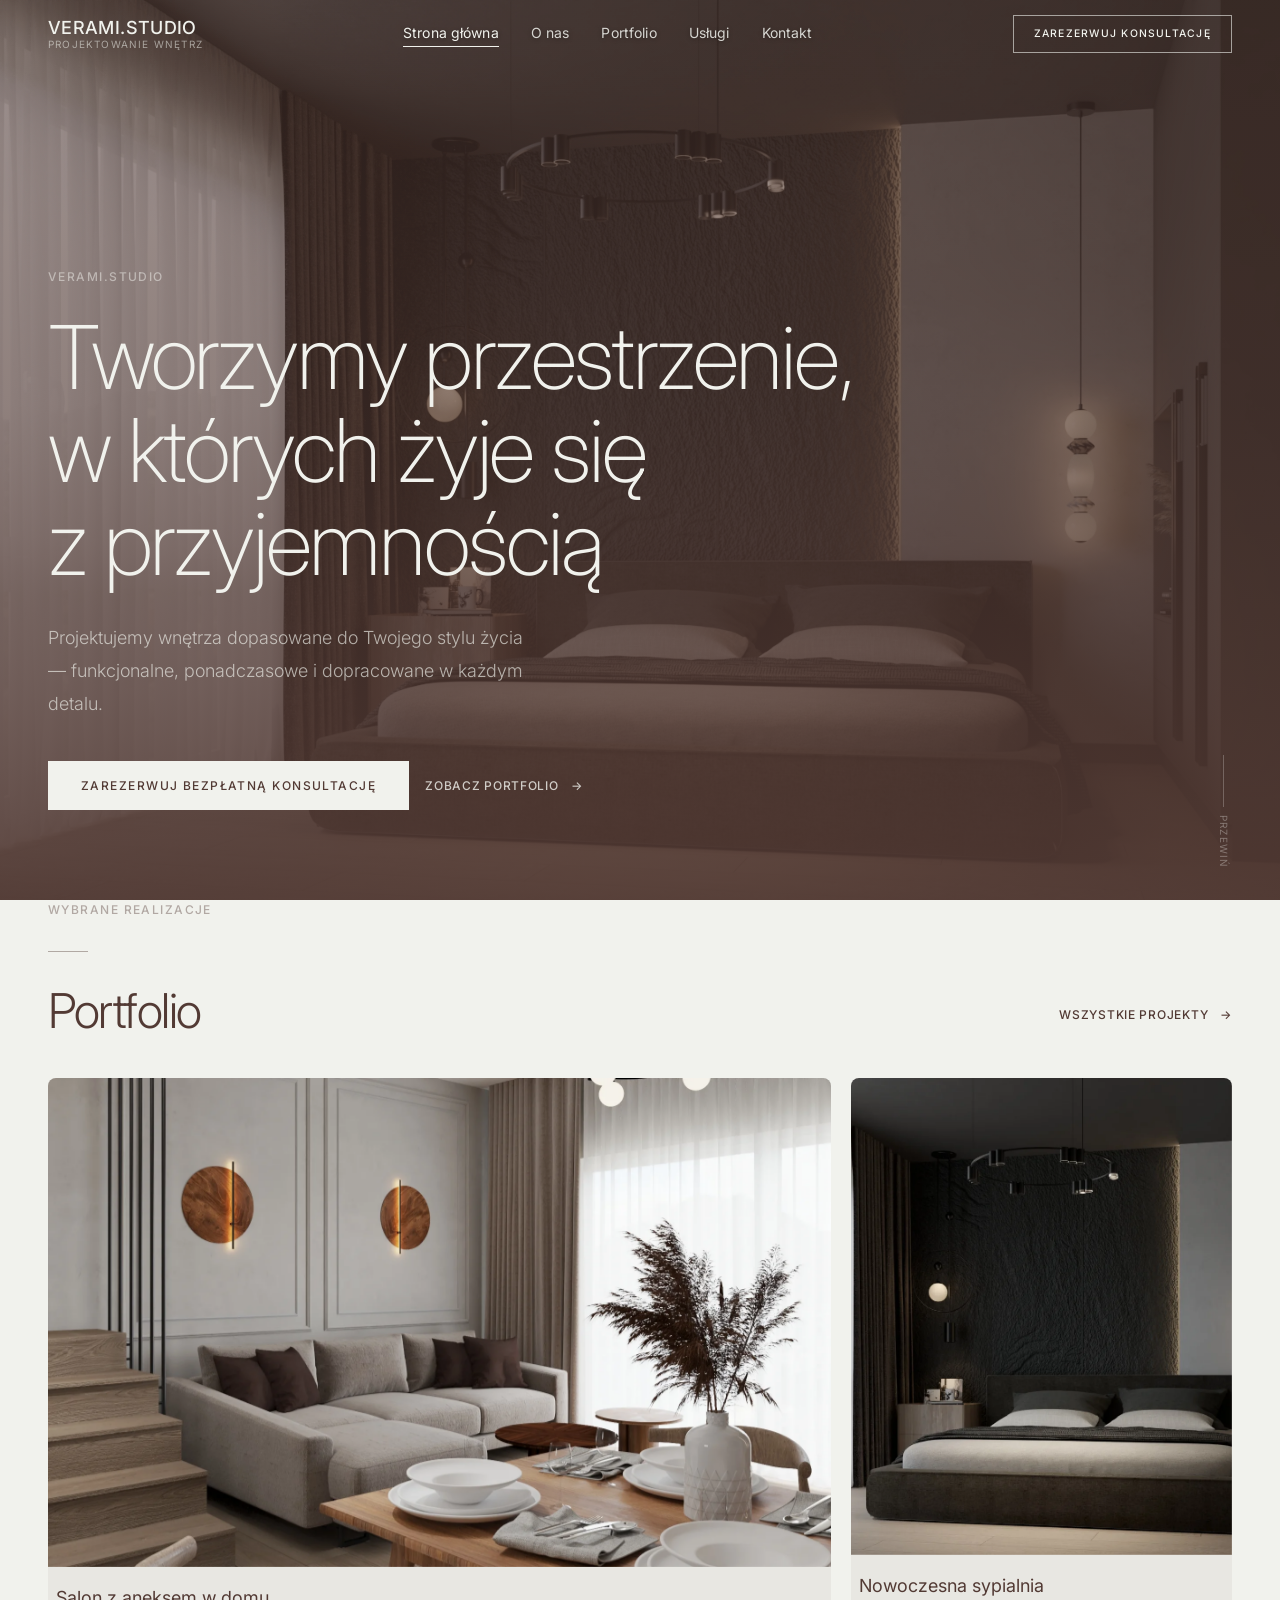
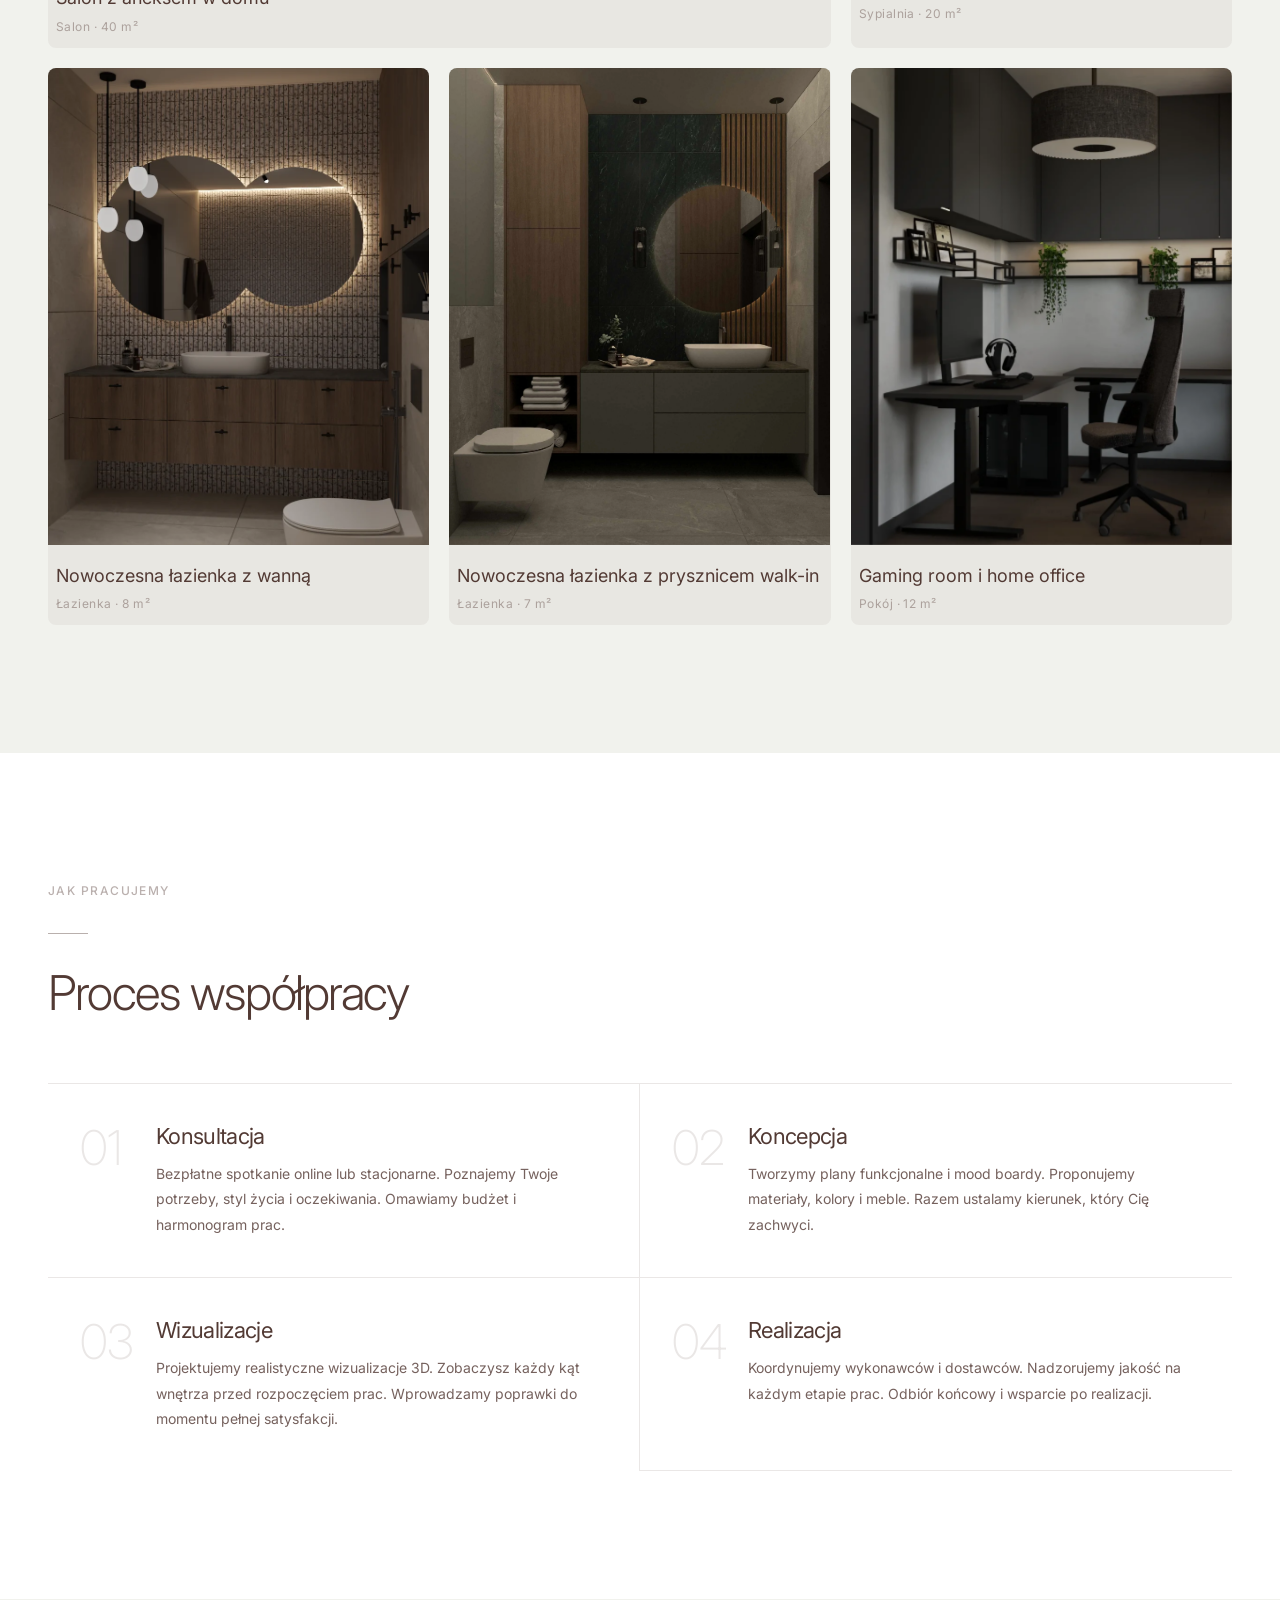
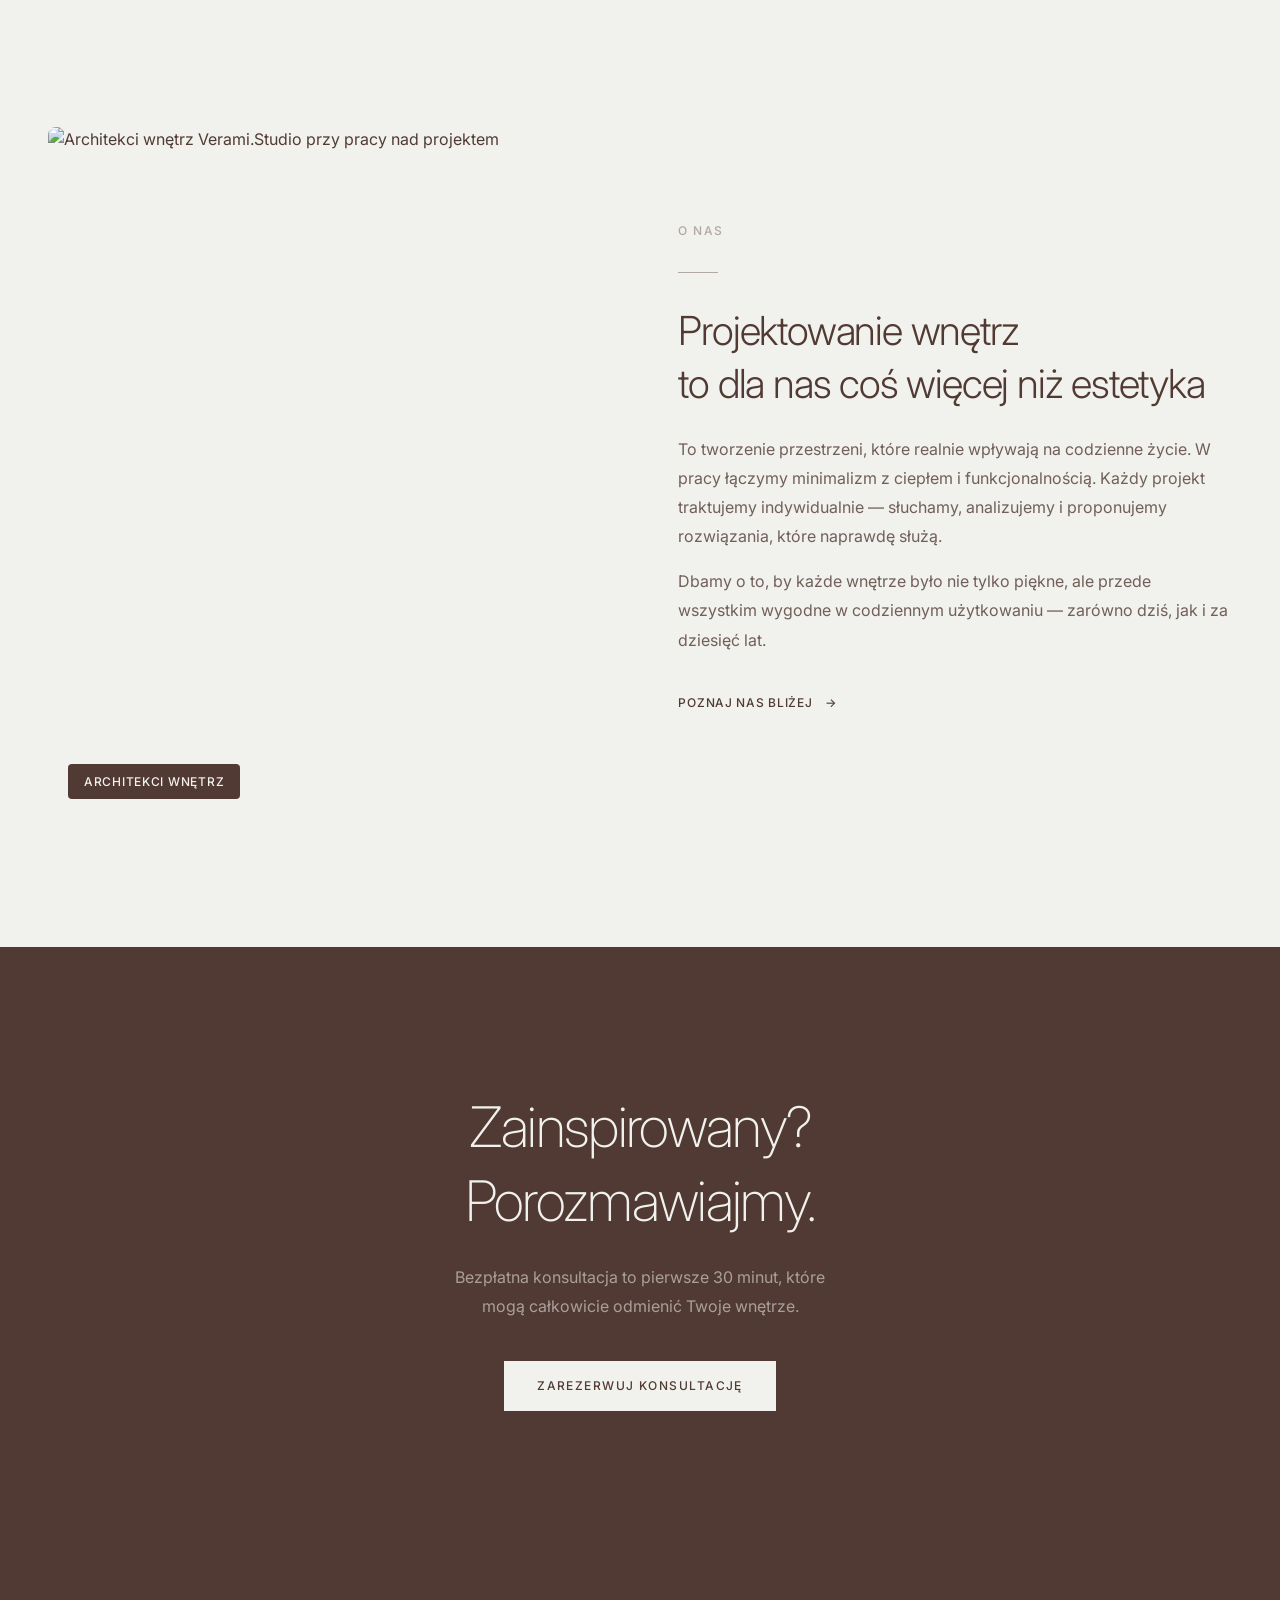
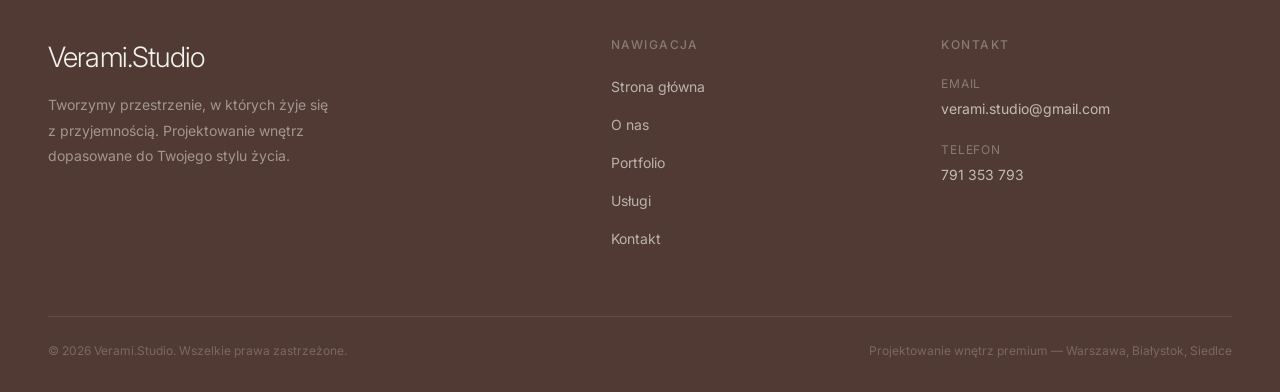
==== index.html @ 3b868ab2 "Aktualizacja canonical URL i OG na veramistudio.pl, fix O mnie → O nas w projekt.html" ====
<!DOCTYPE html>
<html lang="pl">
<head>
  <meta charset="UTF-8" />
  <meta name="viewport" content="width=device-width, initial-scale=1.0" />

  <title>Verami.Studio — Projektowanie Wnętrz Premium | Warszawa</title>
  <meta name="description"
        content="Verami.Studio — architekci wnętrz. Tworzymy eleganckie, funkcjonalne wnętrza dopasowane do Twojego stylu życia. Działamy w Warszawie, Białymstoku i Siedlcach. Bezpłatna konsultacja." />
  <meta name="keywords"
        content="projektowanie wnętrz, architekt wnętrz Warszawa, aranżacja wnętrz, projekt łazienki, projekt salonu, projekt sypialni, wnętrza premium" />
  <meta name="author"       content="Verami.Studio" />
  <meta name="robots"       content="index, follow, max-snippet:-1, max-image-preview:large" />
  <meta name="theme-color"  content="#523A34" />
  <link rel="canonical"     href="https://veramistudio.pl/" />

  <!-- Open Graph -->
  <meta property="og:type"        content="website" />
  <meta property="og:site_name"   content="Verami.Studio" />
  <meta property="og:locale"      content="pl_PL" />
  <meta property="og:url"         content="https://veramistudio.pl/" />
  <meta property="og:title"       content="Verami.Studio — Projektowanie Wnętrz Premium" />
  <meta property="og:description" content="Tworzymy eleganckie, funkcjonalne wnętrza dopasowane do Twojego stylu życia. Bezpłatna konsultacja — Warszawa, Białystok, Siedlce i cała Polska." />
  <meta property="og:image"       content="https://veramistudio.pl/assets/og-image.jpg" />
  <meta property="og:image:width"  content="1200" />
  <meta property="og:image:height" content="630" />
  <meta property="og:image:alt"    content="Verami.Studio — eleganckie projektowanie wnętrz" />

  <!-- Twitter Card -->
  <meta name="twitter:card"        content="summary_large_image" />
  <meta name="twitter:title"       content="Verami.Studio — Projektowanie Wnętrz Premium" />
  <meta name="twitter:description" content="Tworzymy eleganckie, funkcjonalne wnętrza dopasowane do Twojego stylu życia." />
  <meta name="twitter:image"       content="https://veramistudio.pl/assets/og-image.jpg" />

  <!-- Preconnect -->
  <link rel="preconnect" href="https://fonts.googleapis.com" />
  <link rel="preconnect" href="https://fonts.gstatic.com" crossorigin />

  <!-- Preload -->
  <link rel="preload" href="css/tokens.css"     as="style" />
  <link rel="preload" href="css/base.css"       as="style" />
  <link rel="preload" href="css/layout.css"     as="style" />
  <link rel="preload" href="assets/hero-bg.jpg" as="image" fetchpriority="high" />
  <link rel="preload"
        href="https://fonts.gstatic.com/s/inter/v13/UcCO3FwrK3iLTeHuS_fvQtMwCp50KnMw2boKoduKmMEVuLyfAZ9hiJ-Ek-_EeA.woff2"
        as="font" type="font/woff2" crossorigin />

  <!-- CSS -->
  <link rel="stylesheet" href="css/tokens.css" />
  <link rel="stylesheet" href="css/base.css" />
  <link rel="stylesheet" href="css/layout.css" />
  <link rel="stylesheet" href="css/components.css" />
  <link rel="stylesheet" href="css/animations.css" />
  <link rel="stylesheet" href="css/responsive.css" />
  <link rel="stylesheet" href="https://fonts.googleapis.com/css2?family=Inter:wght@200;300;400;500;600&display=swap" />

  <!-- Favicon -->
  <link rel="icon"             href="assets/favicon.ico" sizes="any" />
  <link rel="icon"             href="assets/favicon.svg" type="image/svg+xml" />
  <link rel="apple-touch-icon" href="assets/apple-touch-icon.png" />

  <!-- Schema.org -->
  <script type="application/ld+json">
  {
    "@context": "https://schema.org",
    "@type": "LocalBusiness",
    "@id": "https://veramistudio.pl/#business",
    "name": "Verami.Studio",
    "description": "Projektowanie wnętrz premium — łazienki, salony, sypialnie, domy jednorodzinne. Warszawa i cała Polska.",
    "url": "https://veramistudio.pl",
    "telephone": "+48791353793",
    "email": "verami.studio@gmail.com",
    "image": "https://veramistudio.pl/assets/og-image.jpg",
    "logo": "https://veramistudio.pl/assets/logo.svg",
    "address": {
      "@type": "PostalAddress",
      "addressLocality": "Warszawa",
      "addressRegion": "Mazowieckie",
      "addressCountry": "PL"
    },
    "geo": {
      "@type": "GeoCoordinates",
      "latitude": "52.2297",
      "longitude": "21.0122"
    },
    "openingHoursSpecification": {
      "@type": "OpeningHoursSpecification",
      "dayOfWeek": ["Monday","Tuesday","Wednesday","Thursday","Friday"],
      "opens": "09:00",
      "closes": "18:00"
    },
    "serviceType": ["Projektowanie wnętrz","Aranżacja wnętrz","Projekt łazienki","Projekt salonu","Nadzór autorski"],
    "areaServed": { "@type": "Country", "name": "Polska" },
    "sameAs": [
      "https://www.instagram.com/verami.studio",
      "https://www.pinterest.com/veramistudio"
    ]
  }
  </script>
  <script type="application/ld+json">
  {
    "@context": "https://schema.org",
    "@type": "WebSite",
    "name": "Verami.Studio",
    "url": "https://veramistudio.pl"
  }
  </script>
</head>
<body>

<a href="#main-content" class="skip-link">Przejdź do treści</a>

<!-- NAVIGATION -->
<header class="nav" role="banner">
  <div class="nav__inner">
    <a href="index.html" class="nav__logo" aria-label="Verami.Studio — strona główna">
      <span class="nav__logo-name">Verami.Studio</span>
      <span class="nav__logo-tagline">Projektowanie wnętrz</span>
    </a>
    <nav class="nav__links" aria-label="Nawigacja główna">
      <a href="index.html"     class="nav__link" aria-current="page">Strona główna</a>
      <a href="o-mnie.html"    class="nav__link">O nas</a>
      <a href="portfolio.html" class="nav__link">Portfolio</a>
      <a href="uslugi.html"    class="nav__link">Usługi</a>
      <a href="kontakt.html"   class="nav__link">Kontakt</a>
    </nav>
    <a href="kontakt.html" class="btn btn--outline btn--sm nav__cta">
      Zarezerwuj konsultację
    </a>
    <button class="nav__hamburger"
            aria-label="Otwórz menu"
            aria-expanded="false"
            aria-controls="mobile-menu">
      <span></span><span></span><span></span>
    </button>
  </div>
</header>

<nav class="nav__mobile" id="mobile-menu" aria-label="Menu mobilne">
  <a href="index.html"     class="nav__mobile-link">Strona główna</a>
  <a href="o-mnie.html"    class="nav__mobile-link">O nas</a>
  <a href="portfolio.html" class="nav__mobile-link">Portfolio</a>
  <a href="uslugi.html"    class="nav__mobile-link">Usługi</a>
  <a href="kontakt.html"   class="nav__mobile-link">Kontakt</a>
  <a href="kontakt.html" class="btn btn--outline nav__mobile-cta">Zarezerwuj konsultację</a>
</nav>

<main id="main-content">

  <!-- HERO -->
  <section class="hero" aria-label="Sekcja główna">
    <div class="hero__bg">
      <img
        src="assets/hero-bg.jpg"
        alt=""
        class="hero__bg-img"
        width="1920"
        height="1080"
        fetchpriority="high"
        decoding="async"
      />
      <div class="hero__overlay" aria-hidden="true"></div>
    </div>
    <div class="container hero__content">
      <span class="hero__label">Verami.Studio</span>
      <h1 class="hero__title">
        Tworzymy przestrzenie,<br />
        w&nbsp;których żyje się<br />
        z&nbsp;przyjemnością
      </h1>
      <p class="hero__subtitle">
        Projektujemy wnętrza dopasowane do Twojego stylu życia —
        funkcjonalne, ponadczasowe i dopracowane w każdym detalu.
      </p>
      <div class="hero__actions">
        <a href="kontakt.html" class="btn btn--light">
          Zarezerwuj bezpłatną konsultację
        </a>
        <a href="portfolio.html" class="btn btn--ghost" style="color: rgba(241,242,237,0.8);">
          Zobacz portfolio
        </a>
      </div>
    </div>
    <div class="hero__scroll" aria-hidden="true">
      <div class="hero__scroll-line"></div>
      <span class="hero__scroll-text">Przewiń</span>
    </div>
  </section>


  <!-- PORTFOLIO PREVIEW -->
  <section class="section" style="padding-top:0" aria-labelledby="portfolio-heading">
    <div class="container">
      <div style="display:flex;align-items:flex-end;justify-content:space-between;margin-bottom:var(--space-10);flex-wrap:wrap;gap:var(--space-4);">
        <div>
          <span class="label reveal">Wybrane realizacje</span>
          <span class="divider reveal reveal-delay-1" aria-hidden="true"></span>
          <h2 class="reveal reveal-delay-1" id="portfolio-heading"
              style="font-size:clamp(var(--text-2xl),4vw,var(--text-3xl));font-weight:300;">
            Portfolio
          </h2>
        </div>
        <a href="portfolio.html" class="btn btn--ghost reveal">Wszystkie projekty</a>
      </div>

      <div class="portfolio-preview-grid">

        <a href="projekt.html?project=salon-z-aneksem"
           class="project-card reveal"
           aria-label="Zobacz projekt: Salon z aneksem w domu — Warszawa, 40 m²">
          <div class="project-card__image-wrap">
            <img src="portfolio/salon-z-aneksem/cover.webp"
                 alt="Nowoczesny salon z otwartym aneksem kuchennym — projekt Verami.Studio"
                 class="project-card__image"
                 loading="lazy" decoding="async" width="600" height="750" />
            <div class="project-card__overlay" aria-hidden="true">
              <p class="project-card__title">Salon z aneksem w domu</p>
              <p class="project-card__meta">Warszawa &middot; 40 m&sup2;</p>
            </div>
          </div>
          <div class="project-card__info">
            <p class="project-card__info-title">Salon z aneksem w domu</p>
            <p class="project-card__info-meta">Salon &middot; 40 m&sup2;</p>
          </div>
        </a>

        <a href="projekt.html?project=sypialnia"
           class="project-card reveal reveal-delay-1"
           aria-label="Zobacz projekt: Nowoczesna sypialnia — Warszawa, 20 m²">
          <div class="project-card__image-wrap">
            <img src="portfolio/sypialnia/cover.webp"
                 alt="Minimalistyczna sypialnia z panelami kamiennymi i oświetleniem LED — projekt Verami.Studio"
                 class="project-card__image"
                 loading="lazy" decoding="async" width="600" height="750" />
            <div class="project-card__overlay" aria-hidden="true">
              <p class="project-card__title">Nowoczesna sypialnia</p>
              <p class="project-card__meta">Warszawa &middot; 20 m&sup2;</p>
            </div>
          </div>
          <div class="project-card__info">
            <p class="project-card__info-title">Nowoczesna sypialnia</p>
            <p class="project-card__info-meta">Sypialnia &middot; 20 m&sup2;</p>
          </div>
        </a>

        <a href="projekt.html?project=lazienka"
           class="project-card reveal reveal-delay-2"
           aria-label="Zobacz projekt: Nowoczesna łazienka z wanną — Warszawa, 8 m²">
          <div class="project-card__image-wrap">
            <img src="portfolio/lazienka/cover.webp"
                 alt="Elegancka łazienka z wanną półwolnostojącą i mozaiką lastryko — projekt Verami.Studio"
                 class="project-card__image"
                 loading="lazy" decoding="async" width="600" height="750" />
            <div class="project-card__overlay" aria-hidden="true">
              <p class="project-card__title">Nowoczesna łazienka z wanną</p>
              <p class="project-card__meta">Warszawa &middot; 8 m&sup2;</p>
            </div>
          </div>
          <div class="project-card__info">
            <p class="project-card__info-title">Nowoczesna łazienka z wanną</p>
            <p class="project-card__info-meta">Łazienka &middot; 8 m&sup2;</p>
          </div>
        </a>

        <a href="projekt.html?project=lazienka1"
           class="project-card reveal reveal-delay-1"
           aria-label="Zobacz projekt: Nowoczesna łazienka z prysznicem walk-in — Warszawa, 7 m²">
          <div class="project-card__image-wrap">
            <img src="portfolio/lazienka1/cover.webp"
                 alt="Nowoczesna łazienka z prysznicem walk-in i lamelami drewnianymi — projekt Verami.Studio"
                 class="project-card__image"
                 loading="lazy" decoding="async" width="600" height="750" />
            <div class="project-card__overlay" aria-hidden="true">
              <p class="project-card__title">Nowoczesna łazienka z prysznicem walk-in</p>
              <p class="project-card__meta">Warszawa &middot; 7 m&sup2;</p>
            </div>
          </div>
          <div class="project-card__info">
            <p class="project-card__info-title">Nowoczesna łazienka z prysznicem walk-in</p>
            <p class="project-card__info-meta">Łazienka &middot; 7 m&sup2;</p>
          </div>
        </a>

        <a href="projekt.html?project=pokoj-gamingowy"
           class="project-card reveal reveal-delay-2"
           aria-label="Zobacz projekt: Gaming room i home office — Warszawa, 12 m²">
          <div class="project-card__image-wrap">
            <img src="portfolio/pokoj-gamingowy/cover.webp"
                 alt="Nowoczesny pokój gamingowy i home office z biurkami regulowanymi — projekt Verami.Studio"
                 class="project-card__image"
                 loading="lazy" decoding="async" width="600" height="750" />
            <div class="project-card__overlay" aria-hidden="true">
              <p class="project-card__title">Gaming room i home office</p>
              <p class="project-card__meta">Warszawa &middot; 12 m&sup2;</p>
            </div>
          </div>
          <div class="project-card__info">
            <p class="project-card__info-title">Gaming room i home office</p>
            <p class="project-card__info-meta">Pokój &middot; 12 m&sup2;</p>
          </div>
        </a>

      </div>
    </div>
  </section>


  <!-- PROCES WSPÓŁPRACY -->
  <section class="section" style="background:var(--color-white);" aria-labelledby="process-heading">
    <div class="container">
      <div style="max-width:560px;margin-bottom:var(--space-16);">
        <span class="label reveal">Jak pracujemy</span>
        <span class="divider reveal reveal-delay-1" aria-hidden="true"></span>
        <h2 class="reveal reveal-delay-1" id="process-heading"
            style="font-size:clamp(var(--text-2xl),4vw,var(--text-3xl));font-weight:300;">
          Proces współpracy
        </h2>
      </div>

      <ol class="process">
        <li class="process__step reveal">
          <span class="process__number" aria-hidden="true">01</span>
          <div class="process__content">
            <h3 class="process__title">Konsultacja</h3>
            <p class="process__desc">
              Bezpłatne spotkanie online lub stacjonarne.
              Poznajemy Twoje potrzeby, styl życia i oczekiwania.
              Omawiamy budżet i harmonogram prac.
            </p>
          </div>
        </li>
        <li class="process__step reveal reveal-delay-1">
          <span class="process__number" aria-hidden="true">02</span>
          <div class="process__content">
            <h3 class="process__title">Koncepcja</h3>
            <p class="process__desc">
              Tworzymy plany funkcjonalne i mood boardy.
              Proponujemy materiały, kolory i meble.
              Razem ustalamy kierunek, który Cię zachwyci.
            </p>
          </div>
        </li>
        <li class="process__step reveal reveal-delay-2">
          <span class="process__number" aria-hidden="true">03</span>
          <div class="process__content">
            <h3 class="process__title">Wizualizacje</h3>
            <p class="process__desc">
              Projektujemy realistyczne wizualizacje 3D.
              Zobaczysz każdy kąt wnętrza przed rozpoczęciem prac.
              Wprowadzamy poprawki do momentu pełnej satysfakcji.
            </p>
          </div>
        </li>
        <li class="process__step reveal reveal-delay-3">
          <span class="process__number" aria-hidden="true">04</span>
          <div class="process__content">
            <h3 class="process__title">Realizacja</h3>
            <p class="process__desc">
              Koordynujemy wykonawców i dostawców.
              Nadzorujemy jakość na każdym etapie prac.
              Odbiór końcowy i wsparcie po realizacji.
            </p>
          </div>
        </li>
      </ol>
    </div>
  </section>


  <!-- O MNIE (preview) -->
  <section class="section" aria-labelledby="about-heading">
    <div class="container">
      <div class="about-preview">

        <div class="about-preview__img-wrap reveal">
          <img
            src="assets/about-photo.jpg"
            alt="Architekci wnętrz Verami.Studio przy pracy nad projektem"
            class="about-preview__img"
            loading="lazy"
            decoding="async"
            width="600"
            height="750"
          />
          <span class="about-preview__accent">Architekci wnętrz</span>
        </div>

        <div class="about-preview__text">
          <span class="label reveal">O nas</span>
          <span class="divider reveal reveal-delay-1" aria-hidden="true"></span>
          <h2 class="about-preview__title reveal reveal-delay-1" id="about-heading">
            Projektowanie wnętrz<br />
            to dla nas coś więcej niż estetyka
          </h2>
          <p class="reveal reveal-delay-2" style="font-size:var(--text-base);color:var(--color-dark-80);line-height:var(--leading-loose);margin-bottom:var(--space-4);">
            To tworzenie przestrzeni, które realnie wpływają na codzienne życie.
            W pracy łączymy minimalizm z ciepłem i funkcjonalnością.
            Każdy projekt traktujemy indywidualnie — słuchamy, analizujemy
            i proponujemy rozwiązania, które naprawdę służą.
          </p>
          <p class="reveal reveal-delay-3" style="font-size:var(--text-base);color:var(--color-dark-80);line-height:var(--leading-loose);margin-bottom:var(--space-6);">
            Dbamy o to, by każde wnętrze było nie tylko piękne, ale przede wszystkim
            wygodne w codziennym użytkowaniu — zarówno dziś, jak i za dziesięć lat.
          </p>
          <a href="o-mnie.html" class="btn btn--ghost reveal reveal-delay-4">
            Poznaj nas bliżej
          </a>
        </div>

      </div>
    </div>
  </section>


  <!-- CTA -->
  <section class="section--dark section cta-section" aria-labelledby="cta-heading">
    <div class="container">
      <h2 class="cta-section__title reveal" id="cta-heading">
        Zainspirowany?<br />Porozmawiajmy.
      </h2>
      <p class="cta-section__subtitle reveal reveal-delay-1">
        Bezpłatna konsultacja to pierwsze 30 minut, które mogą
        całkowicie odmienić Twoje wnętrze.
      </p>
      <a href="kontakt.html" class="btn btn--light reveal reveal-delay-2">
        Zarezerwuj konsultację
      </a>
    </div>
  </section>

</main>


<!-- FOOTER -->
<footer class="footer" role="contentinfo">
  <div class="container">
    <div class="footer__grid">
      <div>
        <p class="footer__brand-name">Verami.Studio</p>
        <p class="footer__brand-desc">
          Tworzymy przestrzenie, w których żyje się z przyjemnością.
          Projektowanie wnętrz dopasowane do Twojego stylu życia.
        </p>
      </div>
      <nav aria-label="Stopka — nawigacja">
        <p class="footer__heading">Nawigacja</p>
        <ul class="footer__links">
          <li><a href="index.html"     class="footer__link">Strona główna</a></li>
          <li><a href="o-mnie.html"    class="footer__link">O nas</a></li>
          <li><a href="portfolio.html" class="footer__link">Portfolio</a></li>
          <li><a href="uslugi.html"    class="footer__link">Usługi</a></li>
          <li><a href="kontakt.html"   class="footer__link">Kontakt</a></li>
        </ul>
      </nav>
      <address style="font-style:normal;">
        <p class="footer__heading">Kontakt</p>
        <div class="footer__contact-item">
          <span class="footer__contact-label">Email</span>
          <a href="mailto:verami.studio@gmail.com" class="footer__contact-value">
            verami.studio@gmail.com
          </a>
        </div>
        <div class="footer__contact-item">
          <span class="footer__contact-label">Telefon</span>
          <a href="tel:+48791353793" class="footer__contact-value">
            791&nbsp;353&nbsp;793
          </a>
        </div>
      </address>
    </div>
    <div class="footer__bottom">
      <p class="footer__copy">
        &copy; <span id="footer-year"></span> Verami.Studio. Wszelkie prawa zastrzeżone.
      </p>
      <p class="footer__copy">Projektowanie wnętrz premium — Warszawa, Białystok, Siedlce</p>
    </div>
  </div>
</footer>

<script src="js/main.js"       defer></script>
<script src="js/animations.js" defer></script>
<script>document.getElementById('footer-year').textContent = new Date().getFullYear();</script>

</body>
</html>
---- css/tokens.css ----
/* ============================================
   VERAMI.STUDIO — tokens.css
   Design tokens — zmienne CSS
   Wszystkie wartosci zdefiniowane w jednym miejscu
   ============================================ */

/* Import fontow z Google Fonts */
@import url('https://fonts.googleapis.com/css2?family=Inter:wght@200;300;400;500;600&display=swap');

:root {

  /* ----------------------------------------
     KOLORY
  ---------------------------------------- */

  /* Kolory marki */
  --color-dark:       #523A34;
  --color-dark-80:    rgba(82, 58, 52, 0.80);
  --color-dark-60:    rgba(82, 58, 52, 0.60);
  --color-dark-40:    rgba(82, 58, 52, 0.40);
  --color-dark-20:    rgba(82, 58, 52, 0.20);
  --color-dark-12:    rgba(82, 58, 52, 0.12);
  --color-dark-06:    rgba(82, 58, 52, 0.06);

  --color-light:      #F1F2ED;
  --color-light-80:   rgba(241, 242, 237, 0.80);
  --color-light-50:   rgba(241, 242, 237, 0.50);
  --color-white:      #FFFFFF;

  /* Kolory semantyczne */
  --color-bg:          var(--color-light);
  --color-text:        var(--color-dark);
  --color-border:      var(--color-dark-12);
  --color-border-mid:  var(--color-dark-40);

  /* ----------------------------------------
     TYPOGRAFIA
  ---------------------------------------- */

  --font-body:    'Inter', system-ui, -apple-system, sans-serif;
  /* Nie uzywamy Cormorant — konsekwentnie Inter */

  /* Skala rozmiarow */
  --text-2xs: 0.6875rem;   /*  11px */
  --text-xs:  0.75rem;     /*  12px */
  --text-sm:  0.875rem;    /*  14px */
  --text-base: 1rem;       /*  16px */
  --text-md:  1.125rem;    /*  18px */
  --text-lg:  1.375rem;    /*  22px */
  --text-xl:  1.75rem;     /*  28px */
  --text-2xl: 2.25rem;     /*  36px */
  --text-3xl: 3rem;        /*  48px */
  --text-4xl: 4rem;        /*  64px */
  --text-hero: clamp(2.75rem, 7vw, 5.5rem);

  /* Interlinie */
  --leading-tight:  1.12;
  --leading-snug:   1.32;
  --leading-normal: 1.62;
  --leading-loose:  1.82;

  /* Kerning */
  --tracking-tight:  -0.03em;
  --tracking-normal: -0.01em;
  --tracking-wide:   0.06em;
  --tracking-wider:  0.12em;
  --tracking-widest: 0.18em;

  /* ----------------------------------------
     SPACING
  ---------------------------------------- */

  --space-1:  0.25rem;   /*  4px */
  --space-2:  0.5rem;    /*  8px */
  --space-3:  0.75rem;   /* 12px */
  --space-4:  1rem;      /* 16px */
  --space-5:  1.25rem;   /* 20px */
  --space-6:  1.5rem;    /* 24px */
  --space-8:  2rem;      /* 32px */
  --space-10: 2.5rem;    /* 40px */
  --space-12: 3rem;      /* 48px */
  --space-16: 4rem;      /* 64px */
  --space-20: 5rem;      /* 80px */
  --space-24: 6rem;      /* 96px */
  --space-32: 8rem;      /* 128px */

  /* Kontenery i sekcje */
  --section-py:    clamp(5rem, 10vw, 9rem);
  --container-px:  clamp(1.25rem, 5vw, 3rem);
  --container-max: 1320px;

  /* ----------------------------------------
     RUCH / ANIMACJE
  ---------------------------------------- */

  /* Krzywne Beziera */
  --ease-out:    cubic-bezier(0.25, 0.46, 0.45, 0.94);
  --ease-in-out: cubic-bezier(0.45, 0, 0.55, 1);
  --ease-spring: cubic-bezier(0.34, 1.56, 0.64, 1);
  --ease-sharp:  cubic-bezier(0.4, 0, 0.2, 1);

  /* Czasy trwania */
  --dur-fast:  0.18s;
  --dur-mid:   0.42s;
  --dur-slow:  0.75s;
  --dur-xl:    1.1s;

  /* ----------------------------------------
     PROMIENIE ZAOKRAGLEN
  ---------------------------------------- */

  --radius-sm: 4px;
  --radius-md: 8px;
  --radius-lg: 16px;
  --radius-xl: 24px;
  --radius-pill: 100px;

  /* ----------------------------------------
     CIENIE
  ---------------------------------------- */

  --shadow-sm:   0 1px 6px rgba(82, 58, 52, 0.06);
  --shadow-card: 0 2px 20px rgba(82, 58, 52, 0.08),
                 0 1px 4px  rgba(82, 58, 52, 0.05);
  --shadow-hover:0 8px 40px rgba(82, 58, 52, 0.13),
                 0 2px 8px  rgba(82, 58, 52, 0.07);
  --shadow-nav:  0 1px 0 var(--color-dark-12);

}
---- css/base.css ----
/* ============================================
   VERAMI.STUDIO — base.css
   Reset, typografia, globalne style
   ============================================ */

/* ---- Reset ---- */
*,
*::before,
*::after {
  box-sizing: border-box;
  margin: 0;
  padding: 0;
}

html {
  font-size: 16px;
  scroll-behavior: smooth;
  -webkit-text-size-adjust: 100%;
  text-size-adjust: 100%;
}

body {
  font-family: var(--font-body);
  font-size: var(--text-base);
  font-weight: 400;
  line-height: var(--leading-normal);
  color: var(--color-dark);
  background-color: var(--color-light);
  -webkit-font-smoothing: antialiased;
  -moz-osx-font-smoothing: grayscale;
  overflow-x: hidden;
}

/* ---- Elementy bazowe ---- */
img,
video,
picture {
  display: block;
  max-width: 100%;
  height: auto;
}

/* Lazy loading — obraz zanim sie zaladuje */
img[loading="lazy"] {
  opacity: 0;
  transition: opacity 0.6s var(--ease-out);
}

img.loaded,
img[loading="lazy"].is-loaded {
  opacity: 1;
}

/* WebP fallback przez picture */
picture img {
  width: 100%;
  height: 100%;
  object-fit: cover;
}

a {
  color: inherit;
  text-decoration: none;
}

ul,
ol {
  list-style: none;
}

button,
input,
textarea,
select {
  font: inherit;
  border: none;
  background: none;
  outline: none;
  appearance: none;
  -webkit-appearance: none;
}

button {
  cursor: pointer;
}

/* ---- Typografia ---- */
h1,
h2,
h3,
h4,
h5,
h6 {
  font-family: var(--font-body);
  font-weight: 300;
  line-height: var(--leading-tight);
  letter-spacing: var(--tracking-tight);
  color: var(--color-dark);
}

p {
  line-height: var(--leading-normal);
}

/* ---- Scrollbar ---- */
::-webkit-scrollbar {
  width: 5px;
}

::-webkit-scrollbar-track {
  background: var(--color-light);
}

::-webkit-scrollbar-thumb {
  background: var(--color-dark-40);
  border-radius: 3px;
}

::-webkit-scrollbar-thumb:hover {
  background: var(--color-dark-80);
}

/* ---- Skip link — dostepnosc klawiaturowa ---- */
.skip-link {
  position: absolute;
  top: -100%;
  left: var(--space-4);
  z-index: 999;
  background: var(--color-dark);
  color: var(--color-light);
  padding: var(--space-3) var(--space-5);
  font-size: var(--text-sm);
  font-weight: 500;
  border-radius: 0 0 var(--radius-sm) var(--radius-sm);
  text-decoration: none;
  transition: top 0.2s;
}

.skip-link:focus {
  top: 0;
}

/* ---- Zaznaczenie tekstu ---- */
::selection {
  background: var(--color-dark);
  color: var(--color-light);
}

/* ---- Focus visible (dostepnosc) ---- */
:focus-visible {
  outline: 2px solid var(--color-dark);
  outline-offset: 3px;
  border-radius: var(--radius-sm);
}

/* ---- Narzedzia pomocnicze ---- */

/* Ukryty wizualnie, dostepny dla czytnikow ekranu */
.sr-only {
  position: absolute;
  width: 1px;
  height: 1px;
  padding: 0;
  margin: -1px;
  overflow: hidden;
  clip: rect(0, 0, 0, 0);
  white-space: nowrap;
  border: 0;
}

/* Label / eyebrow text */
.label {
  display: block;
  font-family: var(--font-body);
  font-size: var(--text-xs);
  font-weight: 500;
  letter-spacing: var(--tracking-wider);
  text-transform: uppercase;
  color: var(--color-dark-40);
}

/* Kreska dekoracyjna */
.divider {
  display: block;
  width: 40px;
  height: 1px;
  background: var(--color-dark-40);
  margin-block: var(--space-8);
}

/* Sekcja ciemna — odwrocone kolory */
.section--dark .label {
  color: rgba(241, 242, 237, 0.5);
}

.section--dark .divider {
  background: rgba(241, 242, 237, 0.3);
}

.section--dark h1,
.section--dark h2,
.section--dark h3 {
  color: var(--color-light);
}
---- css/layout.css ----
/* ============================================
   VERAMI.STUDIO — layout.css
   Kontenery, sekcje, siatki, odstepy
   ============================================ */

/* ---- Kontener ---- */
.container {
  width: 100%;
  max-width: var(--container-max);
  margin-inline: auto;
  padding-inline: var(--container-px);
}

.container--narrow {
  max-width: 800px;
}

.container--wide {
  max-width: 1440px;
}

/* ---- Sekcje ---- */
.section {
  padding-block: var(--section-py);
}

.section--dark {
  background-color: var(--color-dark);
  color: var(--color-light);
}

.section--light {
  background-color: var(--color-white);
}

.section--cream {
  background-color: var(--color-light);
}

/* ---- NAV — sticky header ---- */
.nav {
  position: fixed;
  top: 0;
  left: 0;
  right: 0;
  z-index: 100;
  height: 68px;
  display: flex;
  align-items: center;
  /* przezroczysty poczatkowo — js dodaje .is-scrolled */
  background: transparent;
  transition:
    background 0.4s var(--ease-out),
    box-shadow 0.4s var(--ease-out),
    backdrop-filter 0.4s var(--ease-out);
}

/* Nav po przewinieciu — frosted glass */
.nav.is-scrolled {
  background: rgba(241, 242, 237, 0.92);
  backdrop-filter: blur(16px);
  -webkit-backdrop-filter: blur(16px);
  box-shadow: 0 1px 0 var(--color-dark-12);
}

.nav__inner {
  display: flex;
  align-items: center;
  justify-content: space-between;
  width: 100%;
  max-width: var(--container-max);
  margin-inline: auto;
  padding-inline: var(--container-px);
  gap: var(--space-6);
}

/* Logo */
.nav__logo {
  display: flex;
  flex-direction: column;
  gap: 2px;
  line-height: 1;
  flex-shrink: 0;
}

.nav__logo-name {
  font-family: var(--font-body);
  font-size: 1.125rem;
  font-weight: 500;
  letter-spacing: 0.02em;
  text-transform: uppercase;
  color: var(--color-light);
  transition: color var(--dur-mid) var(--ease-out);
}

.nav__logo-tagline {
  font-size: 0.625rem;
  font-weight: 400;
  letter-spacing: var(--tracking-wider);
  text-transform: uppercase;
  color: rgba(241, 242, 237, 0.55);
  transition: color var(--dur-mid) var(--ease-out);
}

/* Po scrollu — logo wraca do ciemnych kolorow */
.nav.is-scrolled .nav__logo-name {
  color: var(--color-dark);
}

.nav.is-scrolled .nav__logo-tagline {
  color: var(--color-dark-40);
}

/* Linki desktopowe — ukryte na mobile */
.nav__links {
  display: none;
  align-items: center;
  gap: var(--space-8);
  flex: 1;
  justify-content: center;
}

.nav__link {
  font-size: var(--text-sm);
  font-weight: 400;
  letter-spacing: 0.01em;
  color: rgba(241, 242, 237, 0.85);
  position: relative;
  padding-bottom: 2px;
  transition: color var(--dur-fast) var(--ease-out);
  text-shadow: 0 1px 4px rgba(0, 0, 0, 0.35);
}

/* Podkreslenie hover */
.nav__link::after {
  content: '';
  position: absolute;
  bottom: -1px;
  left: 0;
  width: 0;
  height: 1px;
  background: var(--color-light);
  transition: width var(--dur-mid) var(--ease-out);
}

.nav__link:hover,
.nav__link.is-active {
  color: var(--color-light);
}

.nav__link:hover::after,
.nav__link.is-active::after {
  width: 100%;
}

/* Po scrollu — linki wracaja do ciemnych kolorow */
.nav.is-scrolled .nav__link {
  color: var(--color-dark-80);
  text-shadow: none;
}

.nav.is-scrolled .nav__link::after {
  background: var(--color-dark);
}

.nav.is-scrolled .nav__link:hover,
.nav.is-scrolled .nav__link.is-active {
  color: var(--color-dark);
}

/* CTA w nav — ukryty na mobile, widoczny od LG */
.nav__cta {
  display: none !important;
  flex-shrink: 0;
}

/* Domyslnie (na hero, belka przezroczysta): jasny konturowy */
.nav:not(.is-scrolled) .nav__cta,
.nav:not(.is-scrolled) .nav__cta:link,
.nav:not(.is-scrolled) .nav__cta:visited {
  color: var(--color-light) !important;
  border-color: rgba(241, 242, 237, 0.6) !important;
  background: transparent !important;
}

.nav:not(.is-scrolled) .nav__cta:hover {
  color: var(--color-dark) !important;
  background: var(--color-light) !important;
  border-color: var(--color-light) !important;
  transform: translateY(-1px);
}

/* Hamburger */
.nav__hamburger {
  display: flex;
  flex-direction: column;
  justify-content: space-between;
  width: 24px;
  height: 16px;
  cursor: pointer;
  flex-shrink: 0;
}

.nav__hamburger span {
  display: block;
  width: 100%;
  height: 1px;
  background: var(--color-dark);
  transform-origin: left center;
  transition:
    transform var(--dur-mid) var(--ease-out),
    opacity var(--dur-fast) var(--ease-out),
    width var(--dur-mid) var(--ease-out),
    background var(--dur-mid) var(--ease-out);
}

/* Na hero (belka przezroczysta) — hamburger jasny */
.nav:not(.is-scrolled) .nav__hamburger span {
  background: var(--color-light);
}

/* Po scrollu — hamburger ciemny */
.nav.is-scrolled .nav__hamburger span {
  background: var(--color-dark);
}

.nav__hamburger.is-open span:nth-child(1) {
  transform: rotate(42deg);
}

.nav__hamburger.is-open span:nth-child(2) {
  opacity: 0;
  width: 0;
}

.nav__hamburger.is-open span:nth-child(3) {
  transform: rotate(-42deg);
}

/* Menu mobilne */
.nav__mobile {
  position: fixed;
  inset: 0;
  z-index: 99;
  background: var(--color-light);
  display: flex;
  flex-direction: column;
  align-items: center;
  justify-content: center;
  gap: var(--space-6);
  opacity: 0;
  pointer-events: none;
  transition: opacity var(--dur-mid) var(--ease-out);
}

.nav__mobile.is-open {
  opacity: 1;
  pointer-events: all;
}

.nav__mobile-link {
  font-family: var(--font-body);
  font-size: clamp(1.5rem, 6vw, 2.5rem);
  font-weight: 300;
  letter-spacing: var(--tracking-tight);
  color: var(--color-dark);
  transition: opacity var(--dur-fast);
}

.nav__mobile-link:hover {
  opacity: 0.5;
}

.nav__mobile-cta {
  margin-top: var(--space-6);
  color: var(--color-dark) !important;
  border-color: var(--color-dark) !important;
}

/* ---- HERO ---- */
.hero {
  position: relative;
  min-height: 100svh;
  min-height: 100vh; /* fallback */
  display: flex;
  align-items: flex-end;
  overflow: hidden;
}

.hero__bg {
  position: absolute;
  inset: 0;
  background: var(--color-dark);
}

/* Zdjecie hero — lazy load z placeholderem */
.hero__bg-img {
  position: absolute;
  inset: 0;
  width: 100%;
  height: 100%;
  object-fit: cover;
  opacity: 0;
  transition: opacity 1.2s var(--ease-out);
}

.hero__bg-img.is-loaded {
  opacity: 0.48;
}

/* Overlay gradientowy */
.hero__overlay {
  position: absolute;
  inset: 0;
  background: linear-gradient(
    to top,
    rgba(82, 58, 52, 0.85) 0%,
    rgba(82, 58, 52, 0.25) 55%,
    rgba(82, 58, 52, 0.05) 100%
  );
}

.hero__content {
  position: relative;
  z-index: 2;
  padding-top: calc(68px + clamp(4rem, 12vh, 8rem));
  padding-bottom: clamp(4rem, 10vh, 7rem);
  width: 100%;
}

.hero__label {
  display: block;
  font-size: var(--text-xs);
  font-weight: 500;
  letter-spacing: var(--tracking-wider);
  text-transform: uppercase;
  color: rgba(241, 242, 237, 0.5);
  margin-bottom: var(--space-6);
}

.hero__title {
  font-family: var(--font-body);
  font-size: var(--text-hero);
  font-weight: 200;
  line-height: 1.06;
  letter-spacing: -0.025em;
  color: var(--color-light);
  max-width: 820px;
}

.hero__subtitle {
  font-size: clamp(var(--text-base), 2vw, var(--text-md));
  font-weight: 300;
  color: rgba(241, 242, 237, 0.65);
  max-width: 480px;
  line-height: var(--leading-loose);
  margin-top: var(--space-8);
}

.hero__actions {
  display: flex;
  flex-wrap: wrap;
  gap: var(--space-4);
  margin-top: var(--space-10);
}

/* Strzalka scroll */
.hero__scroll {
  position: absolute;
  bottom: var(--space-8);
  right: var(--container-px);
  z-index: 2;
  display: flex;
  flex-direction: column;
  align-items: center;
  gap: var(--space-2);
}

.hero__scroll-text {
  font-size: 0.625rem;
  letter-spacing: var(--tracking-wider);
  text-transform: uppercase;
  color: rgba(241, 242, 237, 0.35);
  writing-mode: vertical-rl;
}

.hero__scroll-line {
  width: 1px;
  height: 52px;
  background: rgba(241, 242, 237, 0.25);
  transform-origin: top;
}

/* ---- PAGE HERO (podstrony) ---- */
.page-hero {
  padding-top: calc(68px + clamp(3rem, 8vw, 6rem));
  padding-bottom: clamp(3rem, 6vw, 5rem);
  border-bottom: 1px solid var(--color-dark-12);
}

.page-hero__label {
  display: block;
  font-size: var(--text-xs);
  font-weight: 500;
  letter-spacing: var(--tracking-wider);
  text-transform: uppercase;
  color: var(--color-dark-40);
  margin-bottom: var(--space-6);
}

.page-hero__title {
  font-family: var(--font-body);
  font-size: clamp(2rem, 6vw, 4rem);
  font-weight: 200;
  letter-spacing: var(--tracking-tight);
  line-height: var(--leading-tight);
  color: var(--color-dark);
}

/* ---- SEKCJA: O MNIE (preview na index) ---- */
.about-preview {
  display: grid;
  grid-template-columns: 1fr;
  gap: clamp(var(--space-10), 6vw, var(--space-20));
  align-items: center;
}

.about-preview__img-wrap {
  position: relative;
  border-radius: var(--radius-md);
  overflow: hidden;
}

.about-preview__img {
  width: 100%;
  aspect-ratio: 4 / 5;
  object-fit: cover;
  display: block;
}

.about-preview__accent {
  position: absolute;
  bottom: var(--space-5);
  left: var(--space-5);
  background: var(--color-dark);
  color: var(--color-light);
  font-size: var(--text-xs);
  font-weight: 500;
  letter-spacing: var(--tracking-wide);
  text-transform: uppercase;
  padding: var(--space-2) var(--space-4);
  border-radius: var(--radius-sm);
}

.about-preview__title {
  font-family: var(--font-body);
  font-size: clamp(1.5rem, 3.5vw, 2.5rem);
  font-weight: 300;
  line-height: var(--leading-snug);
  margin-bottom: var(--space-6);
}

/* ---- SEKCJA: PROCES ---- */
.process {
  display: grid;
  grid-template-columns: 1fr;
  gap: 0;
}

.process__step {
  display: grid;
  grid-template-columns: 52px 1fr;
  gap: var(--space-6);
  align-items: start;
  padding-block: var(--space-8);
  border-top: 1px solid var(--color-dark-12);
}

.process__step:last-child {
  border-bottom: 1px solid var(--color-dark-12);
}

.process__number {
  font-family: var(--font-body);
  font-size: var(--text-3xl);
  font-weight: 200;
  color: var(--color-dark-12);
  line-height: 1;
  letter-spacing: var(--tracking-tight);
  transition: color var(--dur-mid) var(--ease-out);
}

.process__step:hover .process__number {
  color: var(--color-dark-40);
}

.process__title {
  font-family: var(--font-body);
  font-size: var(--text-lg);
  font-weight: 400;
  margin-bottom: var(--space-3);
  color: var(--color-dark);
}

.process__desc {
  font-size: var(--text-sm);
  color: var(--color-dark-80);
  line-height: var(--leading-loose);
}

/* ---- SEKCJA: CTA ---- */
.cta-section {
  text-align: center;
  padding-block: clamp(5rem, 12vw, 9rem);
}

.cta-section__title {
  font-family: var(--font-body);
  font-size: clamp(2rem, 5vw, 3.5rem);
  font-weight: 200;
  line-height: var(--leading-snug);
  color: var(--color-light);
  max-width: 600px;
  margin-inline: auto;
  margin-bottom: var(--space-6);
}

.cta-section__subtitle {
  font-size: var(--text-base);
  color: rgba(241, 242, 237, 0.55);
  max-width: 400px;
  margin-inline: auto;
  margin-bottom: var(--space-10);
  line-height: var(--leading-loose);
}

/* ---- SEKCJA: O MNIE (strona o-mnie.html) ---- */
.about-layout {
  display: grid;
  grid-template-columns: 1fr;
  gap: clamp(var(--space-10), 7vw, var(--space-24));
  align-items: start;
}

.about-photo__img {
  width: 100%;
  aspect-ratio: 3 / 4;
  object-fit: cover;
  border-radius: var(--radius-md);
  display: block;
}

.about-photo__caption {
  margin-top: var(--space-3);
  font-size: var(--text-xs);
  color: var(--color-dark-40);
  letter-spacing: 0.04em;
}

.about-text__title {
  font-family: var(--font-body);
  font-size: clamp(1.5rem, 4vw, 2.5rem);
  font-weight: 300;
  line-height: var(--leading-snug);
  margin-bottom: var(--space-8);
}

.about-text__body {
  font-size: var(--text-base);
  color: var(--color-dark-80);
  line-height: var(--leading-loose);
  margin-bottom: var(--space-5);
}

.about-values {
  display: grid;
  grid-template-columns: 1fr 1fr;
  gap: var(--space-6);
  margin-top: var(--space-10);
  padding-top: var(--space-10);
  border-top: 1px solid var(--color-dark-12);
}

.about-value__number {
  font-family: var(--font-body);
  font-size: var(--text-3xl);
  font-weight: 200;
  color: var(--color-dark);
  line-height: 1;
}

.about-value__label {
  font-size: var(--text-xs);
  color: var(--color-dark-40);
  letter-spacing: 0.04em;
  text-transform: uppercase;
  margin-top: var(--space-1);
}

/* ---- SEKCJA: USLUGI ---- */
.services-list {
  display: grid;
  grid-template-columns: 1fr;
  gap: 0;
}

.service-item {
  display: grid;
  grid-template-columns: 1fr;
  gap: var(--space-4);
  padding-block: var(--space-10);
  border-top: 1px solid var(--color-dark-12);
  transition: background var(--dur-fast);
}

.service-item:last-child {
  border-bottom: 1px solid var(--color-dark-12);
}

.service-item__number {
  font-size: var(--text-xs);
  font-weight: 500;
  color: var(--color-dark-40);
  letter-spacing: var(--tracking-wide);
}

.service-item__title {
  font-family: var(--font-body);
  font-size: clamp(var(--text-xl), 3vw, var(--text-2xl));
  font-weight: 300;
  color: var(--color-dark);
}

.service-item__desc {
  font-size: var(--text-sm);
  color: var(--color-dark-80);
  line-height: var(--leading-loose);
  max-width: 520px;
}

.service-item__price {
  font-family: var(--font-body);
  font-size: var(--text-lg);
  font-weight: 300;
  color: var(--color-dark);
}

/* ---- SEKCJA: KONTAKT ---- */
.contact-layout {
  display: grid;
  grid-template-columns: 1fr;
  gap: clamp(var(--space-12), 8vw, var(--space-24));
}

.contact-info__title {
  font-family: var(--font-body);
  font-size: clamp(1.5rem, 4vw, 2.25rem);
  font-weight: 300;
  line-height: var(--leading-snug);
  margin-bottom: var(--space-10);
  color: var(--color-dark);
}

.contact-info__item {
  display: flex;
  flex-direction: column;
  gap: var(--space-1);
  margin-bottom: var(--space-6);
}

.contact-info__label {
  font-size: var(--text-xs);
  font-weight: 500;
  letter-spacing: var(--tracking-wider);
  text-transform: uppercase;
  color: var(--color-dark-40);
}

.contact-info__value {
  font-family: var(--font-body);
  font-size: var(--text-xl);
  font-weight: 300;
  color: var(--color-dark);
  transition: opacity var(--dur-fast);
}

.contact-info__value:hover {
  opacity: 0.6;
}

.contact-info__note {
  margin-top: var(--space-10);
  padding-top: var(--space-8);
  border-top: 1px solid var(--color-dark-12);
  font-size: var(--text-sm);
  color: var(--color-dark-40);
  line-height: var(--leading-loose);
}

/* ---- STRONA PROJEKTU ---- */
.project-hero {
  margin-top: 68px;
}

.project-hero__img {
  width: 100%;
  height: clamp(280px, 55vh, 660px);
  object-fit: cover;
  display: block;
}

.project-meta {
  display: grid;
  grid-template-columns: 1fr 1fr;
  gap: var(--space-6);
  padding-block: var(--space-8);
  border-bottom: 1px solid var(--color-dark-12);
}

.project-meta__label {
  font-size: var(--text-xs);
  font-weight: 500;
  letter-spacing: var(--tracking-wider);
  text-transform: uppercase;
  color: var(--color-dark-40);
  margin-bottom: var(--space-2);
}

.project-meta__value {
  font-family: var(--font-body);
  font-size: var(--text-lg);
  font-weight: 300;
  color: var(--color-dark);
}

.project-body {
  display: grid;
  grid-template-columns: 1fr;
  gap: var(--space-10);
  padding-block: clamp(3rem, 6vw, 5rem);
}

.project-description {
  font-size: var(--text-md);
  font-weight: 300;
  line-height: var(--leading-loose);
  color: var(--color-dark-80);
}

.project-cta {
  margin-top: var(--space-10);
  padding-top: var(--space-10);
  border-top: 1px solid var(--color-dark-12);
}

.project-cta__title {
  font-family: var(--font-body);
  font-size: var(--text-2xl);
  font-weight: 300;
  margin-bottom: var(--space-4);
}

.project-cta__subtitle {
  font-size: var(--text-sm);
  color: var(--color-dark-80);
  margin-bottom: var(--space-8);
  line-height: var(--leading-loose);
}

/* ---- GALERIA ---- */
.gallery {
  display: grid;
  grid-template-columns: 1fr;
  gap: var(--space-3);
}

.gallery__item {
  overflow: hidden;
  border-radius: var(--radius-sm);
  cursor: zoom-in;
  background: var(--color-dark-06);
}

.gallery__img {
  width: 100%;
  aspect-ratio: 4 / 3;
  object-fit: cover;
  display: block;
  transition: transform var(--dur-slow) var(--ease-out);
}

.gallery__item:hover .gallery__img {
  transform: scale(1.04);
}

/* ---- FOOTER ---- */
.footer {
  background: var(--color-dark);
  color: var(--color-light);
  padding-block: clamp(var(--space-12), 8vw, var(--space-20)) var(--space-8);
}

.footer__grid {
  display: grid;
  grid-template-columns: 1fr;
  gap: var(--space-10);
}

.footer__brand-name {
  font-family: var(--font-body);
  font-size: var(--text-xl);
  font-weight: 300;
  color: var(--color-light);
  letter-spacing: var(--tracking-tight);
  margin-bottom: var(--space-3);
}

.footer__brand-desc {
  font-size: var(--text-sm);
  color: rgba(241, 242, 237, 0.5);
  max-width: 280px;
  line-height: var(--leading-loose);
}

.footer__heading {
  font-size: var(--text-xs);
  font-weight: 500;
  letter-spacing: var(--tracking-wider);
  text-transform: uppercase;
  color: rgba(241, 242, 237, 0.35);
  margin-bottom: var(--space-5);
}

.footer__links {
  display: flex;
  flex-direction: column;
  gap: var(--space-3);
}

.footer__link {
  font-size: var(--text-sm);
  color: rgba(241, 242, 237, 0.65);
  transition: color var(--dur-fast);
}

.footer__link:hover {
  color: var(--color-light);
}

.footer__contact-item {
  display: flex;
  flex-direction: column;
  gap: var(--space-1);
  margin-bottom: var(--space-5);
}

.footer__contact-label {
  font-size: var(--text-xs);
  letter-spacing: var(--tracking-wide);
  text-transform: uppercase;
  color: rgba(241, 242, 237, 0.35);
}

.footer__contact-value {
  font-size: var(--text-sm);
  color: rgba(241, 242, 237, 0.7);
  transition: color var(--dur-fast);
}

.footer__contact-value:hover {
  color: var(--color-light);
}

.footer__bottom {
  display: flex;
  flex-wrap: wrap;
  align-items: center;
  justify-content: space-between;
  gap: var(--space-3);
  margin-top: clamp(var(--space-10), 6vw, var(--space-16));
  padding-top: var(--space-6);
  border-top: 1px solid rgba(241, 242, 237, 0.1);
}

.footer__copy {
  font-size: var(--text-xs);
  color: rgba(241, 242, 237, 0.25);
}
---- css/tokens.css ----
/* ============================================
   VERAMI.STUDIO — tokens.css
   Design tokens — zmienne CSS
   Wszystkie wartosci zdefiniowane w jednym miejscu
   ============================================ */

/* Import fontow z Google Fonts */
@import url('https://fonts.googleapis.com/css2?family=Inter:wght@200;300;400;500;600&display=swap');

:root {

  /* ----------------------------------------
     KOLORY
  ---------------------------------------- */

  /* Kolory marki */
  --color-dark:       #523A34;
  --color-dark-80:    rgba(82, 58, 52, 0.80);
  --color-dark-60:    rgba(82, 58, 52, 0.60);
  --color-dark-40:    rgba(82, 58, 52, 0.40);
  --color-dark-20:    rgba(82, 58, 52, 0.20);
  --color-dark-12:    rgba(82, 58, 52, 0.12);
  --color-dark-06:    rgba(82, 58, 52, 0.06);

  --color-light:      #F1F2ED;
  --color-light-80:   rgba(241, 242, 237, 0.80);
  --color-light-50:   rgba(241, 242, 237, 0.50);
  --color-white:      #FFFFFF;

  /* Kolory semantyczne */
  --color-bg:          var(--color-light);
  --color-text:        var(--color-dark);
  --color-border:      var(--color-dark-12);
  --color-border-mid:  var(--color-dark-40);

  /* ----------------------------------------
     TYPOGRAFIA
  ---------------------------------------- */

  --font-body:    'Inter', system-ui, -apple-system, sans-serif;
  /* Nie uzywamy Cormorant — konsekwentnie Inter */

  /* Skala rozmiarow */
  --text-2xs: 0.6875rem;   /*  11px */
  --text-xs:  0.75rem;     /*  12px */
  --text-sm:  0.875rem;    /*  14px */
  --text-base: 1rem;       /*  16px */
  --text-md:  1.125rem;    /*  18px */
  --text-lg:  1.375rem;    /*  22px */
  --text-xl:  1.75rem;     /*  28px */
  --text-2xl: 2.25rem;     /*  36px */
  --text-3xl: 3rem;        /*  48px */
  --text-4xl: 4rem;        /*  64px */
  --text-hero: clamp(2.75rem, 7vw, 5.5rem);

  /* Interlinie */
  --leading-tight:  1.12;
  --leading-snug:   1.32;
  --leading-normal: 1.62;
  --leading-loose:  1.82;

  /* Kerning */
  --tracking-tight:  -0.03em;
  --tracking-normal: -0.01em;
  --tracking-wide:   0.06em;
  --tracking-wider:  0.12em;
  --tracking-widest: 0.18em;

  /* ----------------------------------------
     SPACING
  ---------------------------------------- */

  --space-1:  0.25rem;   /*  4px */
  --space-2:  0.5rem;    /*  8px */
  --space-3:  0.75rem;   /* 12px */
  --space-4:  1rem;      /* 16px */
  --space-5:  1.25rem;   /* 20px */
  --space-6:  1.5rem;    /* 24px */
  --space-8:  2rem;      /* 32px */
  --space-10: 2.5rem;    /* 40px */
  --space-12: 3rem;      /* 48px */
  --space-16: 4rem;      /* 64px */
  --space-20: 5rem;      /* 80px */
  --space-24: 6rem;      /* 96px */
  --space-32: 8rem;      /* 128px */

  /* Kontenery i sekcje */
  --section-py:    clamp(5rem, 10vw, 9rem);
  --container-px:  clamp(1.25rem, 5vw, 3rem);
  --container-max: 1320px;

  /* ----------------------------------------
     RUCH / ANIMACJE
  ---------------------------------------- */

  /* Krzywne Beziera */
  --ease-out:    cubic-bezier(0.25, 0.46, 0.45, 0.94);
  --ease-in-out: cubic-bezier(0.45, 0, 0.55, 1);
  --ease-spring: cubic-bezier(0.34, 1.56, 0.64, 1);
  --ease-sharp:  cubic-bezier(0.4, 0, 0.2, 1);

  /* Czasy trwania */
  --dur-fast:  0.18s;
  --dur-mid:   0.42s;
  --dur-slow:  0.75s;
  --dur-xl:    1.1s;

  /* ----------------------------------------
     PROMIENIE ZAOKRAGLEN
  ---------------------------------------- */

  --radius-sm: 4px;
  --radius-md: 8px;
  --radius-lg: 16px;
  --radius-xl: 24px;
  --radius-pill: 100px;

  /* ----------------------------------------
     CIENIE
  ---------------------------------------- */

  --shadow-sm:   0 1px 6px rgba(82, 58, 52, 0.06);
  --shadow-card: 0 2px 20px rgba(82, 58, 52, 0.08),
                 0 1px 4px  rgba(82, 58, 52, 0.05);
  --shadow-hover:0 8px 40px rgba(82, 58, 52, 0.13),
                 0 2px 8px  rgba(82, 58, 52, 0.07);
  --shadow-nav:  0 1px 0 var(--color-dark-12);

}
---- css/base.css ----
/* ============================================
   VERAMI.STUDIO — base.css
   Reset, typografia, globalne style
   ============================================ */

/* ---- Reset ---- */
*,
*::before,
*::after {
  box-sizing: border-box;
  margin: 0;
  padding: 0;
}

html {
  font-size: 16px;
  scroll-behavior: smooth;
  -webkit-text-size-adjust: 100%;
  text-size-adjust: 100%;
}

body {
  font-family: var(--font-body);
  font-size: var(--text-base);
  font-weight: 400;
  line-height: var(--leading-normal);
  color: var(--color-dark);
  background-color: var(--color-light);
  -webkit-font-smoothing: antialiased;
  -moz-osx-font-smoothing: grayscale;
  overflow-x: hidden;
}

/* ---- Elementy bazowe ---- */
img,
video,
picture {
  display: block;
  max-width: 100%;
  height: auto;
}

/* Lazy loading — obraz zanim sie zaladuje */
img[loading="lazy"] {
  opacity: 0;
  transition: opacity 0.6s var(--ease-out);
}

img.loaded,
img[loading="lazy"].is-loaded {
  opacity: 1;
}

/* WebP fallback przez picture */
picture img {
  width: 100%;
  height: 100%;
  object-fit: cover;
}

a {
  color: inherit;
  text-decoration: none;
}

ul,
ol {
  list-style: none;
}

button,
input,
textarea,
select {
  font: inherit;
  border: none;
  background: none;
  outline: none;
  appearance: none;
  -webkit-appearance: none;
}

button {
  cursor: pointer;
}

/* ---- Typografia ---- */
h1,
h2,
h3,
h4,
h5,
h6 {
  font-family: var(--font-body);
  font-weight: 300;
  line-height: var(--leading-tight);
  letter-spacing: var(--tracking-tight);
  color: var(--color-dark);
}

p {
  line-height: var(--leading-normal);
}

/* ---- Scrollbar ---- */
::-webkit-scrollbar {
  width: 5px;
}

::-webkit-scrollbar-track {
  background: var(--color-light);
}

::-webkit-scrollbar-thumb {
  background: var(--color-dark-40);
  border-radius: 3px;
}

::-webkit-scrollbar-thumb:hover {
  background: var(--color-dark-80);
}

/* ---- Skip link — dostepnosc klawiaturowa ---- */
.skip-link {
  position: absolute;
  top: -100%;
  left: var(--space-4);
  z-index: 999;
  background: var(--color-dark);
  color: var(--color-light);
  padding: var(--space-3) var(--space-5);
  font-size: var(--text-sm);
  font-weight: 500;
  border-radius: 0 0 var(--radius-sm) var(--radius-sm);
  text-decoration: none;
  transition: top 0.2s;
}

.skip-link:focus {
  top: 0;
}

/* ---- Zaznaczenie tekstu ---- */
::selection {
  background: var(--color-dark);
  color: var(--color-light);
}

/* ---- Focus visible (dostepnosc) ---- */
:focus-visible {
  outline: 2px solid var(--color-dark);
  outline-offset: 3px;
  border-radius: var(--radius-sm);
}

/* ---- Narzedzia pomocnicze ---- */

/* Ukryty wizualnie, dostepny dla czytnikow ekranu */
.sr-only {
  position: absolute;
  width: 1px;
  height: 1px;
  padding: 0;
  margin: -1px;
  overflow: hidden;
  clip: rect(0, 0, 0, 0);
  white-space: nowrap;
  border: 0;
}

/* Label / eyebrow text */
.label {
  display: block;
  font-family: var(--font-body);
  font-size: var(--text-xs);
  font-weight: 500;
  letter-spacing: var(--tracking-wider);
  text-transform: uppercase;
  color: var(--color-dark-40);
}

/* Kreska dekoracyjna */
.divider {
  display: block;
  width: 40px;
  height: 1px;
  background: var(--color-dark-40);
  margin-block: var(--space-8);
}

/* Sekcja ciemna — odwrocone kolory */
.section--dark .label {
  color: rgba(241, 242, 237, 0.5);
}

.section--dark .divider {
  background: rgba(241, 242, 237, 0.3);
}

.section--dark h1,
.section--dark h2,
.section--dark h3 {
  color: var(--color-light);
}
---- css/layout.css ----
/* ============================================
   VERAMI.STUDIO — layout.css
   Kontenery, sekcje, siatki, odstepy
   ============================================ */

/* ---- Kontener ---- */
.container {
  width: 100%;
  max-width: var(--container-max);
  margin-inline: auto;
  padding-inline: var(--container-px);
}

.container--narrow {
  max-width: 800px;
}

.container--wide {
  max-width: 1440px;
}

/* ---- Sekcje ---- */
.section {
  padding-block: var(--section-py);
}

.section--dark {
  background-color: var(--color-dark);
  color: var(--color-light);
}

.section--light {
  background-color: var(--color-white);
}

.section--cream {
  background-color: var(--color-light);
}

/* ---- NAV — sticky header ---- */
.nav {
  position: fixed;
  top: 0;
  left: 0;
  right: 0;
  z-index: 100;
  height: 68px;
  display: flex;
  align-items: center;
  /* przezroczysty poczatkowo — js dodaje .is-scrolled */
  background: transparent;
  transition:
    background 0.4s var(--ease-out),
    box-shadow 0.4s var(--ease-out),
    backdrop-filter 0.4s var(--ease-out);
}

/* Nav po przewinieciu — frosted glass */
.nav.is-scrolled {
  background: rgba(241, 242, 237, 0.92);
  backdrop-filter: blur(16px);
  -webkit-backdrop-filter: blur(16px);
  box-shadow: 0 1px 0 var(--color-dark-12);
}

.nav__inner {
  display: flex;
  align-items: center;
  justify-content: space-between;
  width: 100%;
  max-width: var(--container-max);
  margin-inline: auto;
  padding-inline: var(--container-px);
  gap: var(--space-6);
}

/* Logo */
.nav__logo {
  display: flex;
  flex-direction: column;
  gap: 2px;
  line-height: 1;
  flex-shrink: 0;
}

.nav__logo-name {
  font-family: var(--font-body);
  font-size: 1.125rem;
  font-weight: 500;
  letter-spacing: 0.02em;
  text-transform: uppercase;
  color: var(--color-light);
  transition: color var(--dur-mid) var(--ease-out);
}

.nav__logo-tagline {
  font-size: 0.625rem;
  font-weight: 400;
  letter-spacing: var(--tracking-wider);
  text-transform: uppercase;
  color: rgba(241, 242, 237, 0.55);
  transition: color var(--dur-mid) var(--ease-out);
}

/* Po scrollu — logo wraca do ciemnych kolorow */
.nav.is-scrolled .nav__logo-name {
  color: var(--color-dark);
}

.nav.is-scrolled .nav__logo-tagline {
  color: var(--color-dark-40);
}

/* Linki desktopowe — ukryte na mobile */
.nav__links {
  display: none;
  align-items: center;
  gap: var(--space-8);
  flex: 1;
  justify-content: center;
}

.nav__link {
  font-size: var(--text-sm);
  font-weight: 400;
  letter-spacing: 0.01em;
  color: rgba(241, 242, 237, 0.85);
  position: relative;
  padding-bottom: 2px;
  transition: color var(--dur-fast) var(--ease-out);
  text-shadow: 0 1px 4px rgba(0, 0, 0, 0.35);
}

/* Podkreslenie hover */
.nav__link::after {
  content: '';
  position: absolute;
  bottom: -1px;
  left: 0;
  width: 0;
  height: 1px;
  background: var(--color-light);
  transition: width var(--dur-mid) var(--ease-out);
}

.nav__link:hover,
.nav__link.is-active {
  color: var(--color-light);
}

.nav__link:hover::after,
.nav__link.is-active::after {
  width: 100%;
}

/* Po scrollu — linki wracaja do ciemnych kolorow */
.nav.is-scrolled .nav__link {
  color: var(--color-dark-80);
  text-shadow: none;
}

.nav.is-scrolled .nav__link::after {
  background: var(--color-dark);
}

.nav.is-scrolled .nav__link:hover,
.nav.is-scrolled .nav__link.is-active {
  color: var(--color-dark);
}

/* CTA w nav — ukryty na mobile, widoczny od LG */
.nav__cta {
  display: none !important;
  flex-shrink: 0;
}

/* Domyslnie (na hero, belka przezroczysta): jasny konturowy */
.nav:not(.is-scrolled) .nav__cta,
.nav:not(.is-scrolled) .nav__cta:link,
.nav:not(.is-scrolled) .nav__cta:visited {
  color: var(--color-light) !important;
  border-color: rgba(241, 242, 237, 0.6) !important;
  background: transparent !important;
}

.nav:not(.is-scrolled) .nav__cta:hover {
  color: var(--color-dark) !important;
  background: var(--color-light) !important;
  border-color: var(--color-light) !important;
  transform: translateY(-1px);
}

/* Hamburger */
.nav__hamburger {
  display: flex;
  flex-direction: column;
  justify-content: space-between;
  width: 24px;
  height: 16px;
  cursor: pointer;
  flex-shrink: 0;
}

.nav__hamburger span {
  display: block;
  width: 100%;
  height: 1px;
  background: var(--color-dark);
  transform-origin: left center;
  transition:
    transform var(--dur-mid) var(--ease-out),
    opacity var(--dur-fast) var(--ease-out),
    width var(--dur-mid) var(--ease-out),
    background var(--dur-mid) var(--ease-out);
}

/* Na hero (belka przezroczysta) — hamburger jasny */
.nav:not(.is-scrolled) .nav__hamburger span {
  background: var(--color-light);
}

/* Po scrollu — hamburger ciemny */
.nav.is-scrolled .nav__hamburger span {
  background: var(--color-dark);
}

.nav__hamburger.is-open span:nth-child(1) {
  transform: rotate(42deg);
}

.nav__hamburger.is-open span:nth-child(2) {
  opacity: 0;
  width: 0;
}

.nav__hamburger.is-open span:nth-child(3) {
  transform: rotate(-42deg);
}

/* Menu mobilne */
.nav__mobile {
  position: fixed;
  inset: 0;
  z-index: 99;
  background: var(--color-light);
  display: flex;
  flex-direction: column;
  align-items: center;
  justify-content: center;
  gap: var(--space-6);
  opacity: 0;
  pointer-events: none;
  transition: opacity var(--dur-mid) var(--ease-out);
}

.nav__mobile.is-open {
  opacity: 1;
  pointer-events: all;
}

.nav__mobile-link {
  font-family: var(--font-body);
  font-size: clamp(1.5rem, 6vw, 2.5rem);
  font-weight: 300;
  letter-spacing: var(--tracking-tight);
  color: var(--color-dark);
  transition: opacity var(--dur-fast);
}

.nav__mobile-link:hover {
  opacity: 0.5;
}

.nav__mobile-cta {
  margin-top: var(--space-6);
  color: var(--color-dark) !important;
  border-color: var(--color-dark) !important;
}

/* ---- HERO ---- */
.hero {
  position: relative;
  min-height: 100svh;
  min-height: 100vh; /* fallback */
  display: flex;
  align-items: flex-end;
  overflow: hidden;
}

.hero__bg {
  position: absolute;
  inset: 0;
  background: var(--color-dark);
}

/* Zdjecie hero — lazy load z placeholderem */
.hero__bg-img {
  position: absolute;
  inset: 0;
  width: 100%;
  height: 100%;
  object-fit: cover;
  opacity: 0;
  transition: opacity 1.2s var(--ease-out);
}

.hero__bg-img.is-loaded {
  opacity: 0.48;
}

/* Overlay gradientowy */
.hero__overlay {
  position: absolute;
  inset: 0;
  background: linear-gradient(
    to top,
    rgba(82, 58, 52, 0.85) 0%,
    rgba(82, 58, 52, 0.25) 55%,
    rgba(82, 58, 52, 0.05) 100%
  );
}

.hero__content {
  position: relative;
  z-index: 2;
  padding-top: calc(68px + clamp(4rem, 12vh, 8rem));
  padding-bottom: clamp(4rem, 10vh, 7rem);
  width: 100%;
}

.hero__label {
  display: block;
  font-size: var(--text-xs);
  font-weight: 500;
  letter-spacing: var(--tracking-wider);
  text-transform: uppercase;
  color: rgba(241, 242, 237, 0.5);
  margin-bottom: var(--space-6);
}

.hero__title {
  font-family: var(--font-body);
  font-size: var(--text-hero);
  font-weight: 200;
  line-height: 1.06;
  letter-spacing: -0.025em;
  color: var(--color-light);
  max-width: 820px;
}

.hero__subtitle {
  font-size: clamp(var(--text-base), 2vw, var(--text-md));
  font-weight: 300;
  color: rgba(241, 242, 237, 0.65);
  max-width: 480px;
  line-height: var(--leading-loose);
  margin-top: var(--space-8);
}

.hero__actions {
  display: flex;
  flex-wrap: wrap;
  gap: var(--space-4);
  margin-top: var(--space-10);
}

/* Strzalka scroll */
.hero__scroll {
  position: absolute;
  bottom: var(--space-8);
  right: var(--container-px);
  z-index: 2;
  display: flex;
  flex-direction: column;
  align-items: center;
  gap: var(--space-2);
}

.hero__scroll-text {
  font-size: 0.625rem;
  letter-spacing: var(--tracking-wider);
  text-transform: uppercase;
  color: rgba(241, 242, 237, 0.35);
  writing-mode: vertical-rl;
}

.hero__scroll-line {
  width: 1px;
  height: 52px;
  background: rgba(241, 242, 237, 0.25);
  transform-origin: top;
}

/* ---- PAGE HERO (podstrony) ---- */
.page-hero {
  padding-top: calc(68px + clamp(3rem, 8vw, 6rem));
  padding-bottom: clamp(3rem, 6vw, 5rem);
  border-bottom: 1px solid var(--color-dark-12);
}

.page-hero__label {
  display: block;
  font-size: var(--text-xs);
  font-weight: 500;
  letter-spacing: var(--tracking-wider);
  text-transform: uppercase;
  color: var(--color-dark-40);
  margin-bottom: var(--space-6);
}

.page-hero__title {
  font-family: var(--font-body);
  font-size: clamp(2rem, 6vw, 4rem);
  font-weight: 200;
  letter-spacing: var(--tracking-tight);
  line-height: var(--leading-tight);
  color: var(--color-dark);
}

/* ---- SEKCJA: O MNIE (preview na index) ---- */
.about-preview {
  display: grid;
  grid-template-columns: 1fr;
  gap: clamp(var(--space-10), 6vw, var(--space-20));
  align-items: center;
}

.about-preview__img-wrap {
  position: relative;
  border-radius: var(--radius-md);
  overflow: hidden;
}

.about-preview__img {
  width: 100%;
  aspect-ratio: 4 / 5;
  object-fit: cover;
  display: block;
}

.about-preview__accent {
  position: absolute;
  bottom: var(--space-5);
  left: var(--space-5);
  background: var(--color-dark);
  color: var(--color-light);
  font-size: var(--text-xs);
  font-weight: 500;
  letter-spacing: var(--tracking-wide);
  text-transform: uppercase;
  padding: var(--space-2) var(--space-4);
  border-radius: var(--radius-sm);
}

.about-preview__title {
  font-family: var(--font-body);
  font-size: clamp(1.5rem, 3.5vw, 2.5rem);
  font-weight: 300;
  line-height: var(--leading-snug);
  margin-bottom: var(--space-6);
}

/* ---- SEKCJA: PROCES ---- */
.process {
  display: grid;
  grid-template-columns: 1fr;
  gap: 0;
}

.process__step {
  display: grid;
  grid-template-columns: 52px 1fr;
  gap: var(--space-6);
  align-items: start;
  padding-block: var(--space-8);
  border-top: 1px solid var(--color-dark-12);
}

.process__step:last-child {
  border-bottom: 1px solid var(--color-dark-12);
}

.process__number {
  font-family: var(--font-body);
  font-size: var(--text-3xl);
  font-weight: 200;
  color: var(--color-dark-12);
  line-height: 1;
  letter-spacing: var(--tracking-tight);
  transition: color var(--dur-mid) var(--ease-out);
}

.process__step:hover .process__number {
  color: var(--color-dark-40);
}

.process__title {
  font-family: var(--font-body);
  font-size: var(--text-lg);
  font-weight: 400;
  margin-bottom: var(--space-3);
  color: var(--color-dark);
}

.process__desc {
  font-size: var(--text-sm);
  color: var(--color-dark-80);
  line-height: var(--leading-loose);
}

/* ---- SEKCJA: CTA ---- */
.cta-section {
  text-align: center;
  padding-block: clamp(5rem, 12vw, 9rem);
}

.cta-section__title {
  font-family: var(--font-body);
  font-size: clamp(2rem, 5vw, 3.5rem);
  font-weight: 200;
  line-height: var(--leading-snug);
  color: var(--color-light);
  max-width: 600px;
  margin-inline: auto;
  margin-bottom: var(--space-6);
}

.cta-section__subtitle {
  font-size: var(--text-base);
  color: rgba(241, 242, 237, 0.55);
  max-width: 400px;
  margin-inline: auto;
  margin-bottom: var(--space-10);
  line-height: var(--leading-loose);
}

/* ---- SEKCJA: O MNIE (strona o-mnie.html) ---- */
.about-layout {
  display: grid;
  grid-template-columns: 1fr;
  gap: clamp(var(--space-10), 7vw, var(--space-24));
  align-items: start;
}

.about-photo__img {
  width: 100%;
  aspect-ratio: 3 / 4;
  object-fit: cover;
  border-radius: var(--radius-md);
  display: block;
}

.about-photo__caption {
  margin-top: var(--space-3);
  font-size: var(--text-xs);
  color: var(--color-dark-40);
  letter-spacing: 0.04em;
}

.about-text__title {
  font-family: var(--font-body);
  font-size: clamp(1.5rem, 4vw, 2.5rem);
  font-weight: 300;
  line-height: var(--leading-snug);
  margin-bottom: var(--space-8);
}

.about-text__body {
  font-size: var(--text-base);
  color: var(--color-dark-80);
  line-height: var(--leading-loose);
  margin-bottom: var(--space-5);
}

.about-values {
  display: grid;
  grid-template-columns: 1fr 1fr;
  gap: var(--space-6);
  margin-top: var(--space-10);
  padding-top: var(--space-10);
  border-top: 1px solid var(--color-dark-12);
}

.about-value__number {
  font-family: var(--font-body);
  font-size: var(--text-3xl);
  font-weight: 200;
  color: var(--color-dark);
  line-height: 1;
}

.about-value__label {
  font-size: var(--text-xs);
  color: var(--color-dark-40);
  letter-spacing: 0.04em;
  text-transform: uppercase;
  margin-top: var(--space-1);
}

/* ---- SEKCJA: USLUGI ---- */
.services-list {
  display: grid;
  grid-template-columns: 1fr;
  gap: 0;
}

.service-item {
  display: grid;
  grid-template-columns: 1fr;
  gap: var(--space-4);
  padding-block: var(--space-10);
  border-top: 1px solid var(--color-dark-12);
  transition: background var(--dur-fast);
}

.service-item:last-child {
  border-bottom: 1px solid var(--color-dark-12);
}

.service-item__number {
  font-size: var(--text-xs);
  font-weight: 500;
  color: var(--color-dark-40);
  letter-spacing: var(--tracking-wide);
}

.service-item__title {
  font-family: var(--font-body);
  font-size: clamp(var(--text-xl), 3vw, var(--text-2xl));
  font-weight: 300;
  color: var(--color-dark);
}

.service-item__desc {
  font-size: var(--text-sm);
  color: var(--color-dark-80);
  line-height: var(--leading-loose);
  max-width: 520px;
}

.service-item__price {
  font-family: var(--font-body);
  font-size: var(--text-lg);
  font-weight: 300;
  color: var(--color-dark);
}

/* ---- SEKCJA: KONTAKT ---- */
.contact-layout {
  display: grid;
  grid-template-columns: 1fr;
  gap: clamp(var(--space-12), 8vw, var(--space-24));
}

.contact-info__title {
  font-family: var(--font-body);
  font-size: clamp(1.5rem, 4vw, 2.25rem);
  font-weight: 300;
  line-height: var(--leading-snug);
  margin-bottom: var(--space-10);
  color: var(--color-dark);
}

.contact-info__item {
  display: flex;
  flex-direction: column;
  gap: var(--space-1);
  margin-bottom: var(--space-6);
}

.contact-info__label {
  font-size: var(--text-xs);
  font-weight: 500;
  letter-spacing: var(--tracking-wider);
  text-transform: uppercase;
  color: var(--color-dark-40);
}

.contact-info__value {
  font-family: var(--font-body);
  font-size: var(--text-xl);
  font-weight: 300;
  color: var(--color-dark);
  transition: opacity var(--dur-fast);
}

.contact-info__value:hover {
  opacity: 0.6;
}

.contact-info__note {
  margin-top: var(--space-10);
  padding-top: var(--space-8);
  border-top: 1px solid var(--color-dark-12);
  font-size: var(--text-sm);
  color: var(--color-dark-40);
  line-height: var(--leading-loose);
}

/* ---- STRONA PROJEKTU ---- */
.project-hero {
  margin-top: 68px;
}

.project-hero__img {
  width: 100%;
  height: clamp(280px, 55vh, 660px);
  object-fit: cover;
  display: block;
}

.project-meta {
  display: grid;
  grid-template-columns: 1fr 1fr;
  gap: var(--space-6);
  padding-block: var(--space-8);
  border-bottom: 1px solid var(--color-dark-12);
}

.project-meta__label {
  font-size: var(--text-xs);
  font-weight: 500;
  letter-spacing: var(--tracking-wider);
  text-transform: uppercase;
  color: var(--color-dark-40);
  margin-bottom: var(--space-2);
}

.project-meta__value {
  font-family: var(--font-body);
  font-size: var(--text-lg);
  font-weight: 300;
  color: var(--color-dark);
}

.project-body {
  display: grid;
  grid-template-columns: 1fr;
  gap: var(--space-10);
  padding-block: clamp(3rem, 6vw, 5rem);
}

.project-description {
  font-size: var(--text-md);
  font-weight: 300;
  line-height: var(--leading-loose);
  color: var(--color-dark-80);
}

.project-cta {
  margin-top: var(--space-10);
  padding-top: var(--space-10);
  border-top: 1px solid var(--color-dark-12);
}

.project-cta__title {
  font-family: var(--font-body);
  font-size: var(--text-2xl);
  font-weight: 300;
  margin-bottom: var(--space-4);
}

.project-cta__subtitle {
  font-size: var(--text-sm);
  color: var(--color-dark-80);
  margin-bottom: var(--space-8);
  line-height: var(--leading-loose);
}

/* ---- GALERIA ---- */
.gallery {
  display: grid;
  grid-template-columns: 1fr;
  gap: var(--space-3);
}

.gallery__item {
  overflow: hidden;
  border-radius: var(--radius-sm);
  cursor: zoom-in;
  background: var(--color-dark-06);
}

.gallery__img {
  width: 100%;
  aspect-ratio: 4 / 3;
  object-fit: cover;
  display: block;
  transition: transform var(--dur-slow) var(--ease-out);
}

.gallery__item:hover .gallery__img {
  transform: scale(1.04);
}

/* ---- FOOTER ---- */
.footer {
  background: var(--color-dark);
  color: var(--color-light);
  padding-block: clamp(var(--space-12), 8vw, var(--space-20)) var(--space-8);
}

.footer__grid {
  display: grid;
  grid-template-columns: 1fr;
  gap: var(--space-10);
}

.footer__brand-name {
  font-family: var(--font-body);
  font-size: var(--text-xl);
  font-weight: 300;
  color: var(--color-light);
  letter-spacing: var(--tracking-tight);
  margin-bottom: var(--space-3);
}

.footer__brand-desc {
  font-size: var(--text-sm);
  color: rgba(241, 242, 237, 0.5);
  max-width: 280px;
  line-height: var(--leading-loose);
}

.footer__heading {
  font-size: var(--text-xs);
  font-weight: 500;
  letter-spacing: var(--tracking-wider);
  text-transform: uppercase;
  color: rgba(241, 242, 237, 0.35);
  margin-bottom: var(--space-5);
}

.footer__links {
  display: flex;
  flex-direction: column;
  gap: var(--space-3);
}

.footer__link {
  font-size: var(--text-sm);
  color: rgba(241, 242, 237, 0.65);
  transition: color var(--dur-fast);
}

.footer__link:hover {
  color: var(--color-light);
}

.footer__contact-item {
  display: flex;
  flex-direction: column;
  gap: var(--space-1);
  margin-bottom: var(--space-5);
}

.footer__contact-label {
  font-size: var(--text-xs);
  letter-spacing: var(--tracking-wide);
  text-transform: uppercase;
  color: rgba(241, 242, 237, 0.35);
}

.footer__contact-value {
  font-size: var(--text-sm);
  color: rgba(241, 242, 237, 0.7);
  transition: color var(--dur-fast);
}

.footer__contact-value:hover {
  color: var(--color-light);
}

.footer__bottom {
  display: flex;
  flex-wrap: wrap;
  align-items: center;
  justify-content: space-between;
  gap: var(--space-3);
  margin-top: clamp(var(--space-10), 6vw, var(--space-16));
  padding-top: var(--space-6);
  border-top: 1px solid rgba(241, 242, 237, 0.1);
}

.footer__copy {
  font-size: var(--text-xs);
  color: rgba(241, 242, 237, 0.25);
}
---- css/components.css ----
/* ============================================
   VERAMI.STUDIO — components.css
   Przyciski, karty, filtry, formularz,
   lightbox, grid portfolio
   ============================================ */

/* ================================================
   PRZYCISKI
   ================================================ */

.btn {
  display: inline-flex;
  align-items: center;
  justify-content: center;
  gap: var(--space-2);
  font-family: var(--font-body);
  font-size: var(--text-xs);
  font-weight: 500;
  letter-spacing: var(--tracking-wider);
  text-transform: uppercase;
  padding: 0.875rem 2rem;
  border-radius: 0;                    /* ostry, architektoniczny */
  cursor: pointer;
  white-space: nowrap;
  transition:
    background var(--dur-mid) var(--ease-out),
    color var(--dur-mid) var(--ease-out),
    border-color var(--dur-mid) var(--ease-out),
    transform var(--dur-fast) var(--ease-out),
    box-shadow var(--dur-mid) var(--ease-out);
  position: relative;
  overflow: hidden;
}

/* Ripple efekt przy kliknieciu */
.btn::before {
  content: '';
  position: absolute;
  inset: 0;
  background: currentColor;
  opacity: 0;
  transition: opacity var(--dur-fast);
}

.btn:active::before {
  opacity: 0.06;
}

/* Ciemny — wypelniony */
.btn--primary {
  background: var(--color-dark);
  color: var(--color-light);
  border: 1px solid var(--color-dark);
}

.btn--primary:hover {
  background: transparent;
  color: var(--color-dark);
  transform: translateY(-1px);
  box-shadow: 0 4px 20px rgba(82, 58, 52, 0.2);
}

/* Konturowy */
.btn--outline {
  background: transparent;
  color: var(--color-dark);
  border: 1px solid var(--color-dark);
}

.btn--outline:hover {
  background: var(--color-dark);
  color: var(--color-light);
  transform: translateY(-1px);
}

/* Jasny — na ciemnym tle */
.btn--light {
  background: var(--color-light);
  color: var(--color-dark);
  border: 1px solid var(--color-light);
}

.btn--light:hover {
  background: transparent;
  color: var(--color-light);
  transform: translateY(-1px);
  box-shadow: 0 4px 20px rgba(241, 242, 237, 0.15);
}

/* Ghostowy — sam tekst ze strzalka */
.btn--ghost {
  background: transparent;
  border: none;
  color: var(--color-dark);
  padding-inline: 0;
  letter-spacing: var(--tracking-wide);
  gap: var(--space-3);
}

.btn--ghost::after {
  content: '\2192';           /* → */
  display: inline-block;
  transition: transform var(--dur-mid) var(--ease-spring);
}

.btn--ghost:hover::after {
  transform: translateX(6px);
}

/* Maly */
.btn--sm {
  padding: 0.625rem 1.25rem;
  font-size: 0.65rem;
}

/* ================================================
   KARTY PORTFOLIO
   ================================================ */

/* Grid na stronie portfolio.html */
.portfolio-grid {
  display: grid;
  grid-template-columns: 1fr;
  gap: var(--space-4);
}

/* Grid podgladu na index.html */
.portfolio-preview-grid {
  display: grid;
  grid-template-columns: 1fr;
  gap: var(--space-4);
}

/* Karta projektu */
.project-card {
  display: block;
  position: relative;
  text-decoration: none;
  color: inherit;
  border-radius: var(--radius-md);
  overflow: hidden;
  background: var(--color-dark-06);
  cursor: pointer;
  /* Subtelny cien na hover */
  transition:
    box-shadow var(--dur-mid) var(--ease-out),
    transform var(--dur-mid) var(--ease-out);
}

.project-card:hover {
  box-shadow: var(--shadow-hover);
  transform: translateY(-3px);
}

/* Kontener obrazu — zachowuje proporcje */
.project-card__image-wrap {
  position: relative;
  overflow: hidden;
  aspect-ratio: 4 / 5;    /* pionowe karty — bardzo eleganckie */
}

.project-card__image {
  position: absolute;
  inset: 0;
  width: 100%;
  height: 100%;
  object-fit: cover;
  transition: transform var(--dur-slow) var(--ease-out);
  will-change: transform;
}

/* Zoom obrazu przy hover */
.project-card:hover .project-card__image {
  transform: scale(1.06);
}

/* Overlay — pojawia sie przy hover */
.project-card__overlay {
  position: absolute;
  inset: 0;
  background: linear-gradient(
    to top,
    rgba(82, 58, 52, 0.90) 0%,
    rgba(82, 58, 52, 0.35) 40%,
    transparent 70%
  );
  display: flex;
  flex-direction: column;
  justify-content: flex-end;
  padding: var(--space-6);
  gap: var(--space-2);
  opacity: 0;
  transition: opacity var(--dur-mid) var(--ease-out);
}

.project-card:hover .project-card__overlay {
  opacity: 1;
}

/* Tytul i meta w overlay */
.project-card__title {
  font-family: var(--font-body);
  font-size: var(--text-xl);
  font-weight: 300;
  color: var(--color-light);
  line-height: var(--leading-snug);
  transform: translateY(10px);
  transition: transform var(--dur-mid) var(--ease-out);
}

.project-card__meta {
  font-size: var(--text-xs);
  font-weight: 400;
  letter-spacing: var(--tracking-wide);
  text-transform: uppercase;
  color: rgba(241, 242, 237, 0.65);
  transform: translateY(10px);
  transition: transform var(--dur-mid) var(--ease-out) 0.04s;
}

.project-card:hover .project-card__title,
.project-card:hover .project-card__meta {
  transform: translateY(0);
}

/* Info pod obrazem */
.project-card__info {
  padding: var(--space-4) var(--space-2) var(--space-3);
}

.project-card__info-title {
  font-family: var(--font-body);
  font-size: var(--text-md);
  font-weight: 400;
  color: var(--color-dark);
}

.project-card__info-meta {
  font-size: var(--text-xs);
  color: var(--color-dark-40);
  letter-spacing: 0.04em;
  margin-top: 4px;
}

/* ================================================
   FILTRY PORTFOLIO
   ================================================ */

.filters {
  display: flex;
  flex-wrap: wrap;
  gap: var(--space-2);
  margin-bottom: var(--space-12);
}

.filter-btn {
  font-family: var(--font-body);
  font-size: var(--text-xs);
  font-weight: 500;
  letter-spacing: var(--tracking-wide);
  text-transform: uppercase;
  padding: 0.5rem 1.25rem;
  border: 1px solid var(--color-dark-40);
  border-radius: 100px;          /* pill */
  background: transparent;
  color: var(--color-dark-80);
  cursor: pointer;
  transition:
    background var(--dur-mid) var(--ease-out),
    color var(--dur-mid) var(--ease-out),
    border-color var(--dur-mid) var(--ease-out);
}

.filter-btn:hover {
  border-color: var(--color-dark);
  color: var(--color-dark);
}

.filter-btn.is-active {
  background: var(--color-dark);
  color: var(--color-light);
  border-color: var(--color-dark);
}

/* Pusty stan gridu */
.portfolio-empty {
  grid-column: 1 / -1;
  padding: var(--space-20);
  text-align: center;
  font-size: var(--text-lg);
  font-weight: 300;
  color: var(--color-dark-40);
}

/* ================================================
   FORMULARZ KONTAKTOWY
   ================================================ */

.form {
  display: flex;
  flex-direction: column;
  gap: var(--space-8);
}

.form__group {
  display: flex;
  flex-direction: column;
  gap: var(--space-2);
}

.form__label {
  font-size: var(--text-xs);
  font-weight: 500;
  letter-spacing: var(--tracking-wider);
  text-transform: uppercase;
  color: var(--color-dark-80);
}

.form__input,
.form__textarea {
  font-family: var(--font-body);
  font-size: var(--text-base);
  font-weight: 300;
  color: var(--color-dark);
  background: transparent;
  border: none;
  border-bottom: 1px solid var(--color-dark-40);
  padding: var(--space-3) 0;
  width: 100%;
  border-radius: 0;
  transition: border-color var(--dur-mid) var(--ease-out);
}

.form__input::placeholder,
.form__textarea::placeholder {
  color: var(--color-dark-40);
  font-weight: 300;
}

.form__input:focus,
.form__textarea:focus {
  border-bottom-color: var(--color-dark);
  outline: none;
}

.form__input.is-invalid,
.form__textarea.is-invalid {
  border-bottom-color: #b03020;
}

.form__status.is-loading {
  display: block;
  color: var(--color-dark-60);
  font-style: italic;
}

.form__textarea {
  resize: none;
  min-height: 130px;
  line-height: var(--leading-loose);
}

.form__status {
  font-size: var(--text-sm);
  padding: var(--space-3) var(--space-4);
  border-radius: var(--radius-sm);
  display: none;
  margin-bottom: var(--space-4);
}

.form__status.is-success {
  display: block;
  background: rgba(82, 58, 52, 0.07);
  color: var(--color-dark);
}

.form__status.is-error {
  display: block;
  background: rgba(180, 60, 50, 0.07);
  color: #a02020;
}

/* ================================================
   LIGHTBOX
   ================================================ */

.lightbox {
  position: fixed;
  inset: 0;
  z-index: 200;
  background: rgba(10, 7, 6, 0.96);
  display: flex;
  align-items: center;
  justify-content: center;
  opacity: 0;
  pointer-events: none;
  transition: opacity var(--dur-mid) var(--ease-out);
}

.lightbox.is-open {
  opacity: 1;
  pointer-events: all;
}

.lightbox__img {
  max-width: 88vw;
  max-height: 86vh;
  object-fit: contain;
  border-radius: var(--radius-sm);
  display: block;
}

.lightbox__close {
  position: absolute;
  top: var(--space-6);
  right: var(--space-6);
  width: 44px;
  height: 44px;
  display: flex;
  align-items: center;
  justify-content: center;
  font-size: 1.25rem;
  color: rgba(241, 242, 237, 0.6);
  background: none;
  border: none;
  cursor: pointer;
  transition: color var(--dur-fast);
}

.lightbox__close:hover {
  color: var(--color-light);
}

.lightbox__nav {
  position: absolute;
  top: 50%;
  transform: translateY(-50%);
  background: none;
  border: none;
  color: rgba(241, 242, 237, 0.5);
  font-size: 2.5rem;
  font-weight: 200;
  cursor: pointer;
  padding: var(--space-4);
  line-height: 1;
  transition: color var(--dur-fast);
  -webkit-user-select: none;
  user-select: none;
}

.lightbox__nav:hover {
  color: var(--color-light);
}

.lightbox__nav--prev {
  left: var(--space-4);
}

.lightbox__nav--next {
  right: var(--space-4);
}

.lightbox__counter {
  position: absolute;
  bottom: var(--space-6);
  left: 50%;
  transform: translateX(-50%);
  font-size: var(--text-xs);
  letter-spacing: var(--tracking-wide);
  color: rgba(241, 242, 237, 0.4);
}

/* ================================================
   SKELETON LOADER (portfolio.html)
   ================================================ */

@keyframes skeleton-pulse {
  0%, 100% { opacity: 1; }
  50%       { opacity: 0.4; }
}

.skeleton {
  background: var(--color-dark-06);
  animation: skeleton-pulse 1.8s ease-in-out infinite;
  border-radius: var(--radius-sm);
}

/* Karta skeleton */
.project-card[aria-hidden="true"] .project-card__image-wrap {
  aspect-ratio: 4 / 5;
  animation: skeleton-pulse 1.8s ease-in-out infinite;
}

/* ================================================
   BADGE / TAG
   ================================================ */

.badge {
  display: inline-block;
  font-size: var(--text-xs);
  font-weight: 500;
  letter-spacing: var(--tracking-wide);
  text-transform: uppercase;
  padding: 0.3rem 0.8rem;
  background: var(--color-dark-06);
  color: var(--color-dark-80);
  border-radius: 100px;
}
---- css/animations.css ----
/* ============================================
   VERAMI.STUDIO — animations.css
   Fade-in przy scrollu, hero animacje,
   hover efekty, scroll indicator
   ============================================ */

/* ================================================
   REVEAL — fade-in przy scrollu
   JS dodaje .is-visible przez IntersectionObserver
   ================================================ */

.reveal {
  opacity: 0;
  transform: translateY(24px);
  transition:
    opacity 0.75s var(--ease-out),
    transform 0.75s var(--ease-out);
}

.reveal.is-visible {
  opacity: 1;
  transform: translateY(0);
}

/* Opoznienia — kaskadowe pojawienie sie */
.reveal-delay-1 { transition-delay: 0.1s; }
.reveal-delay-2 { transition-delay: 0.2s; }
.reveal-delay-3 { transition-delay: 0.32s; }
.reveal-delay-4 { transition-delay: 0.45s; }
.reveal-delay-5 { transition-delay: 0.58s; }

/* Wariant poziomy (slide z lewej) */
.reveal-left {
  opacity: 0;
  transform: translateX(-20px);
  transition:
    opacity 0.75s var(--ease-out),
    transform 0.75s var(--ease-out);
}

.reveal-left.is-visible {
  opacity: 1;
  transform: translateX(0);
}

/* Wariant skalowania */
.reveal-scale {
  opacity: 0;
  transform: scale(0.97);
  transition:
    opacity 0.6s var(--ease-out),
    transform 0.6s var(--ease-out);
}

.reveal-scale.is-visible {
  opacity: 1;
  transform: scale(1);
}

/* ================================================
   HERO — animacje wejscia (CSS, bez JS)
   ================================================ */

@keyframes hero-fade-up {
  from {
    opacity: 0;
    transform: translateY(28px);
  }
  to {
    opacity: 1;
    transform: translateY(0);
  }
}

@keyframes hero-fade-in {
  from { opacity: 0; }
  to   { opacity: 1; }
}

/* Kolejnosc animacji elementow hero */
.hero__label {
  animation: hero-fade-up 0.85s var(--ease-out) 0.15s both;
}

.hero__title {
  animation: hero-fade-up 0.9s var(--ease-out) 0.3s both;
}

.hero__subtitle {
  animation: hero-fade-up 0.9s var(--ease-out) 0.48s both;
}

.hero__actions {
  animation: hero-fade-up 0.9s var(--ease-out) 0.65s both;
}

.hero__scroll {
  animation: hero-fade-in 1s var(--ease-out) 1.1s both;
}

/* ================================================
   SCROLL INDICATOR — animowana linia
   ================================================ */

@keyframes scroll-line-drop {
  0% {
    transform: scaleY(0);
    transform-origin: top center;
    opacity: 1;
  }
  50% {
    transform: scaleY(1);
    transform-origin: top center;
    opacity: 1;
  }
  51% {
    transform: scaleY(1);
    transform-origin: bottom center;
  }
  100% {
    transform: scaleY(0);
    transform-origin: bottom center;
    opacity: 0.3;
  }
}

.hero__scroll-line {
  animation: scroll-line-drop 2.2s var(--ease-in-out) 1.5s infinite;
}

/* ================================================
   NAV — plynne wejscie po zaladowaniu
   ================================================ */

.nav {
  animation: hero-fade-in 0.6s var(--ease-out) 0.05s both;
}

/* ================================================
   OBRAZY — lazy load fade-in
   ================================================ */

/*
  Obrazy z loading="lazy" zaczynaja od opacity:0
  JS dodaje klase .is-loaded gdy sie zaladuja
  Efekt: plynne pojawienie sie bez skoku layoutu
*/

img[loading="lazy"] {
  opacity: 0;
  transition: opacity 0.55s var(--ease-out);
}

img[loading="lazy"].is-loaded {
  opacity: 1;
}

/* Hero bg — osobna wartosc (dluzszy czas) */
.hero__bg-img[loading="lazy"],
.hero__bg-img {
  opacity: 0;
  transition: opacity 1.3s var(--ease-out);
}

.hero__bg-img.is-loaded {
  opacity: 0.48;
}

/* ================================================
   HOVER — efekty premiumowe
   ================================================ */

/* Link z podkresleniem slide */
.hover-underline {
  position: relative;
}

.hover-underline::after {
  content: '';
  position: absolute;
  bottom: -2px;
  left: 0;
  width: 0;
  height: 1px;
  background: currentColor;
  transition: width var(--dur-mid) var(--ease-out);
}

.hover-underline:hover::after {
  width: 100%;
}

/* Obraz zoom */
.hover-zoom {
  overflow: hidden;
}

.hover-zoom img {
  transition: transform var(--dur-slow) var(--ease-out);
  will-change: transform;
}

.hover-zoom:hover img {
  transform: scale(1.05);
}

/* Karta z cieniem */
.hover-lift {
  transition:
    transform var(--dur-mid) var(--ease-out),
    box-shadow var(--dur-mid) var(--ease-out);
}

.hover-lift:hover {
  transform: translateY(-4px);
  box-shadow: var(--shadow-hover);
}

/* ================================================
   PRZEJSCIA STRON (opcjonalne)
   Subtelne fade przy ladowaniu strony
   ================================================ */

@keyframes page-in {
  from {
    opacity: 0;
    transform: translateY(8px);
  }
  to {
    opacity: 1;
    transform: translateY(0);
  }
}

main {
  animation: page-in 0.5s var(--ease-out) 0.05s both;
}

/* ================================================
   LIGHTBOX — animacja wejscia
   ================================================ */

@keyframes lightbox-img-in {
  from {
    opacity: 0;
    transform: scale(0.96);
  }
  to {
    opacity: 1;
    transform: scale(1);
  }
}

.lightbox.is-open .lightbox__img {
  animation: lightbox-img-in 0.3s var(--ease-out) both;
}

/* ================================================
   PREFERS REDUCED MOTION
   Szanujemy preferencje uzytkownikow
   ================================================ */

@media (prefers-reduced-motion: reduce) {
  *,
  *::before,
  *::after {
    animation-duration: 0.01ms !important;
    animation-iteration-count: 1 !important;
    transition-duration: 0.01ms !important;
  }

  .reveal,
  .reveal-left,
  .reveal-scale {
    opacity: 1;
    transform: none;
    transition: none;
  }

  img[loading="lazy"] {
    opacity: 1;
    transition: none;
  }
}
---- css/responsive.css ----
/* ============================================
   VERAMI.STUDIO — responsive.css
   Mobile-first breakpointy
   
   Podejście: najpierw mobile, potem powiekszamy
   
   Breakpointy:
   sm:  480px  — duzy telefon / maly tablet
   md:  640px  — tablet pionowy
   lg:  900px  — tablet poziomy / maly desktop
   xl:  1100px — desktop
   2xl: 1280px — duzy desktop
   ============================================ */


/* ================================================
   MOBILE — ukrycie page-hero na stronie kontaktu
   ================================================ */

.page-hero--hidden-mobile {
  display: none;
}

@media (min-width: 900px) {
  .page-hero--hidden-mobile {
    display: block;
  }
}


/* ================================================
   SM — 480px
   ================================================ */

@media (min-width: 480px) {

  /* Grid portfolio — 2 kolumny */
  .portfolio-grid {
    grid-template-columns: 1fr 1fr;
  }

  .portfolio-preview-grid {
    grid-template-columns: 1fr 1fr;
  }

  /* Galeria — 2 kolumny */
  .gallery {
    grid-template-columns: 1fr 1fr;
  }

  /* Meta projektu — 2 kolumny */
  .project-meta {
    grid-template-columns: 1fr 1fr;
  }

  /* Wartosci o-mnie */
  .about-values {
    grid-template-columns: repeat(4, 1fr);
  }

}


/* ================================================
   MD — 640px
   ================================================ */

@media (min-width: 640px) {

  /* Sekcja: uslugi — numer boczny */
  .service-item {
    grid-template-columns: 48px 1fr;
    gap: var(--space-6);
    align-items: start;
  }

  /* Meta projektu — 4 kolumny */
  .project-meta {
    grid-template-columns: repeat(4, 1fr);
  }

  /* Galeria — pierwsze zdjecie szersze */
  .gallery {
    grid-template-columns: 1fr 1fr;
  }

  .gallery__item:first-child {
    grid-column: span 2;
  }

  .gallery__item:first-child .gallery__img {
    aspect-ratio: 16 / 9;
  }

  /* Footer grid */
  .footer__grid {
    grid-template-columns: 1fr 1fr;
  }

}


/* ================================================
   LG — 900px
   Desktop
   ================================================ */

@media (min-width: 900px) {

  /* NAV — pokaz linki, ukryj hamburger */
  .nav__links {
    display: flex;
  }

  .nav__cta {
    display: inline-flex !important;
  }

  .nav__hamburger {
    display: none;
  }

  /* Sekcja O mnie — dwie kolumny */
  .about-preview {
    grid-template-columns: 1fr 1fr;
  }

  /* Sekcja About na podstronie */
  .about-layout {
    grid-template-columns: 1fr 1fr;
  }

  /* Kontakt — dwie kolumny */
  .contact-layout {
    grid-template-columns: 1fr 1.5fr;
  }

  /* Proces — 2 kolumny */
  .process {
    grid-template-columns: 1fr 1fr;
  }

  .process__step {
    padding: var(--space-10) var(--space-8);
    border-right: 1px solid var(--color-dark-12);
    border-top: 1px solid var(--color-dark-12);
  }

  .process__step:nth-child(2n) {
    border-right: none;
  }

  /* Projekt — tytul sticky w lewej kolumnie */
  .project-body {
    grid-template-columns: 1fr 2fr;
    gap: var(--space-20);
  }

  /* Uslugi — cena z prawej */
  .service-item {
    grid-template-columns: 48px 1fr auto;
    align-items: start;
  }

  .service-item__price {
    text-align: right;
    padding-top: 2px;
  }

  /* Portfolio grid — 3 kolumny */
  .portfolio-grid {
    grid-template-columns: repeat(3, 1fr);
  }

  /* Podglad portfolio — pierwsza karta szersza */
  .portfolio-preview-grid {
    grid-template-columns: 1fr 1fr 1fr;
  }

  .portfolio-preview-grid .project-card:first-child {
    grid-column: span 2;
  }

  .portfolio-preview-grid .project-card:first-child .project-card__image-wrap {
    aspect-ratio: 16 / 10;
  }

  /* Galeria — 3 kolumny */
  .gallery {
    grid-template-columns: repeat(3, 1fr);
  }

  .gallery__item:first-child {
    grid-column: span 2;
  }

  .gallery__item:first-child .gallery__img {
    aspect-ratio: 4 / 3;
  }

  /* Footer — 3 kolumny */
  .footer__grid {
    grid-template-columns: 1.8fr 1fr 1fr;
  }

}


/* ================================================
   XL — 1100px
   ================================================ */

@media (min-width: 1100px) {

  /* Hero tytul jeszcze wiekszy */
  .hero__title {
    max-width: 900px;
  }

  /* Portfolio grid — opcjonalnie 4 kolumny */
  /* Zakomentuj jesli wolisz zostac przy 3 */
  /*
  .portfolio-grid {
    grid-template-columns: repeat(4, 1fr);
  }
  */

  /* Wieksza galeria na stronie projektu */
  .gallery {
    grid-template-columns: repeat(3, 1fr);
    gap: var(--space-4);
  }

}


/* ================================================
   2XL — 1280px
   ================================================ */

@media (min-width: 1280px) {

  /* Podglad portfolio — pelny ukad */
  .portfolio-preview-grid {
    gap: var(--space-5);
  }

  /* Wieksza wysokosc hero zdjecia projektu */
  .project-hero__img {
    height: clamp(400px, 65vh, 760px);
  }

}


/* ================================================
   PRINT — minimalny styl druku
   ================================================ */

@media print {

  .nav,
  .nav__mobile,
  .hero__scroll,
  .lightbox,
  .footer {
    display: none !important;
  }

  body {
    font-size: 12pt;
    color: #000;
    background: #fff;
  }

  .hero {
    min-height: auto;
    padding: 2cm 0;
  }

  .hero__title {
    font-size: 24pt;
    color: #000;
  }

  a {
    color: #000;
    text-decoration: underline;
  }

}
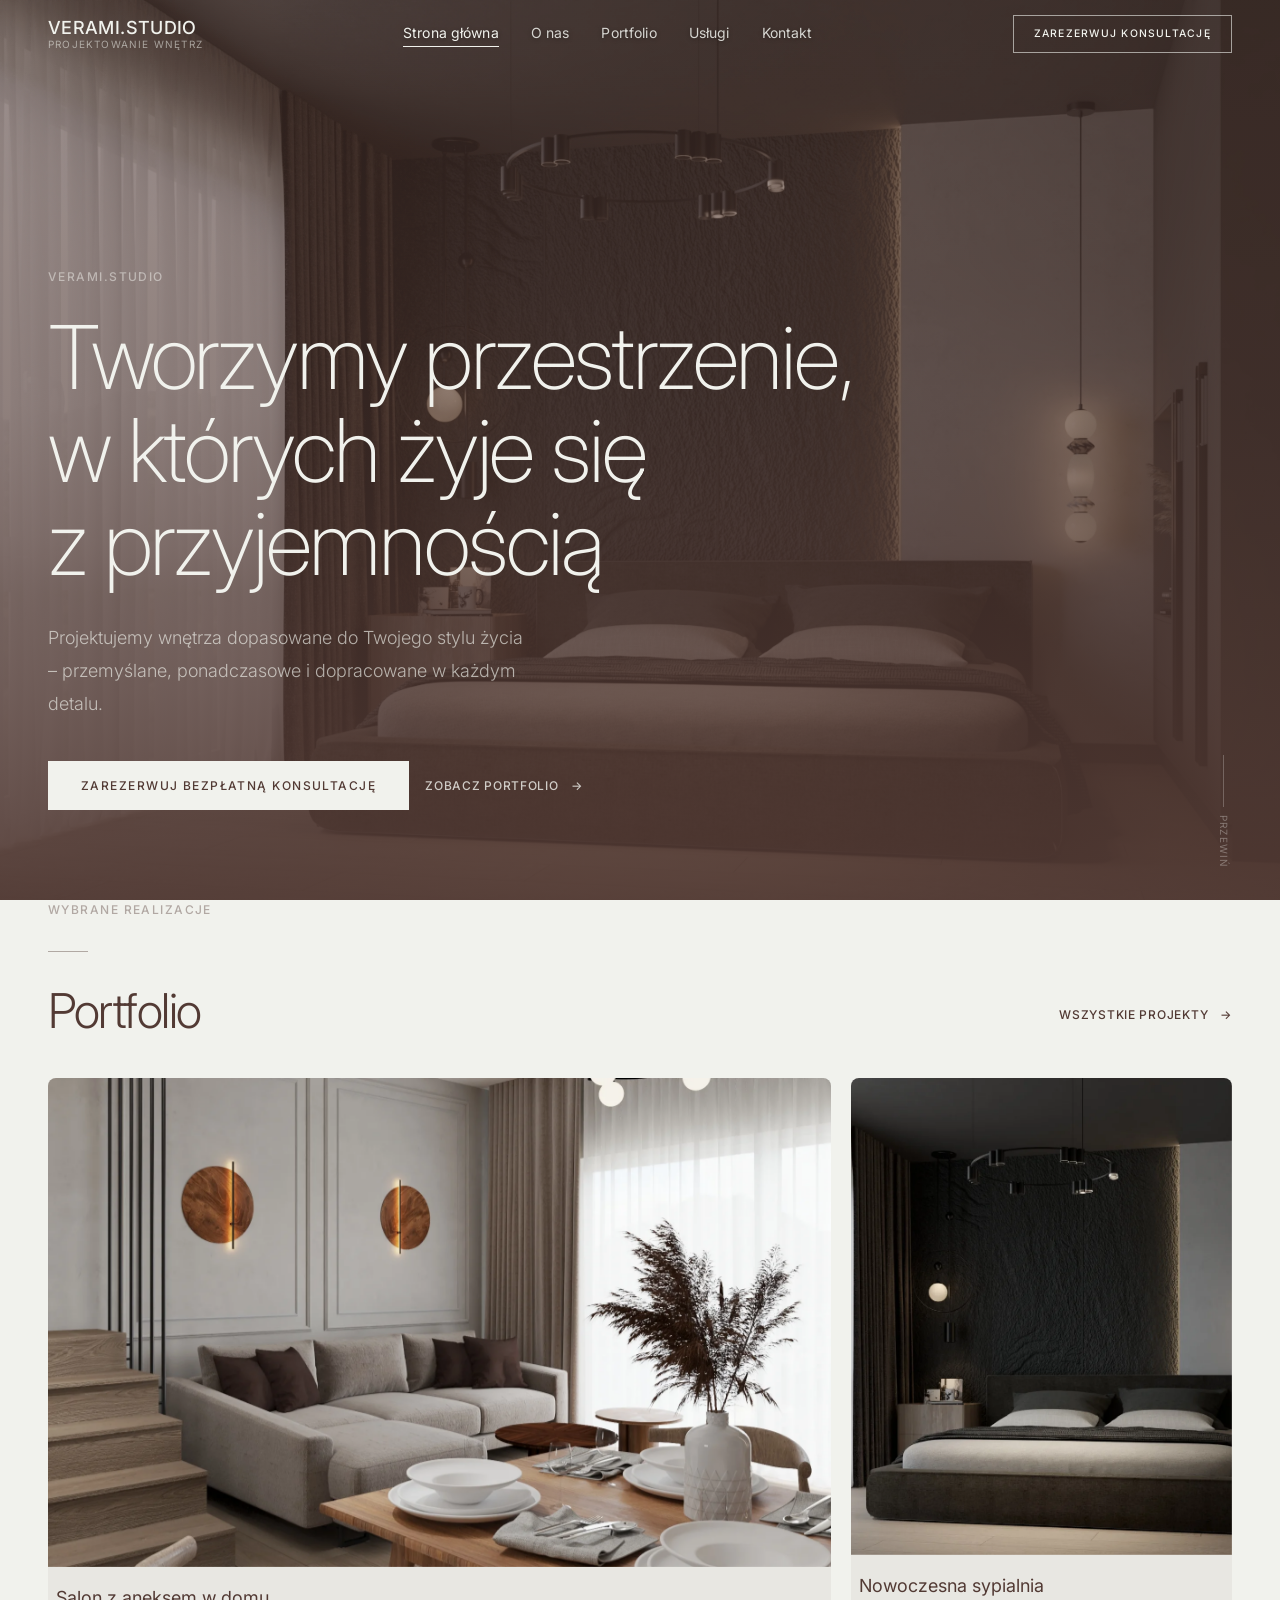
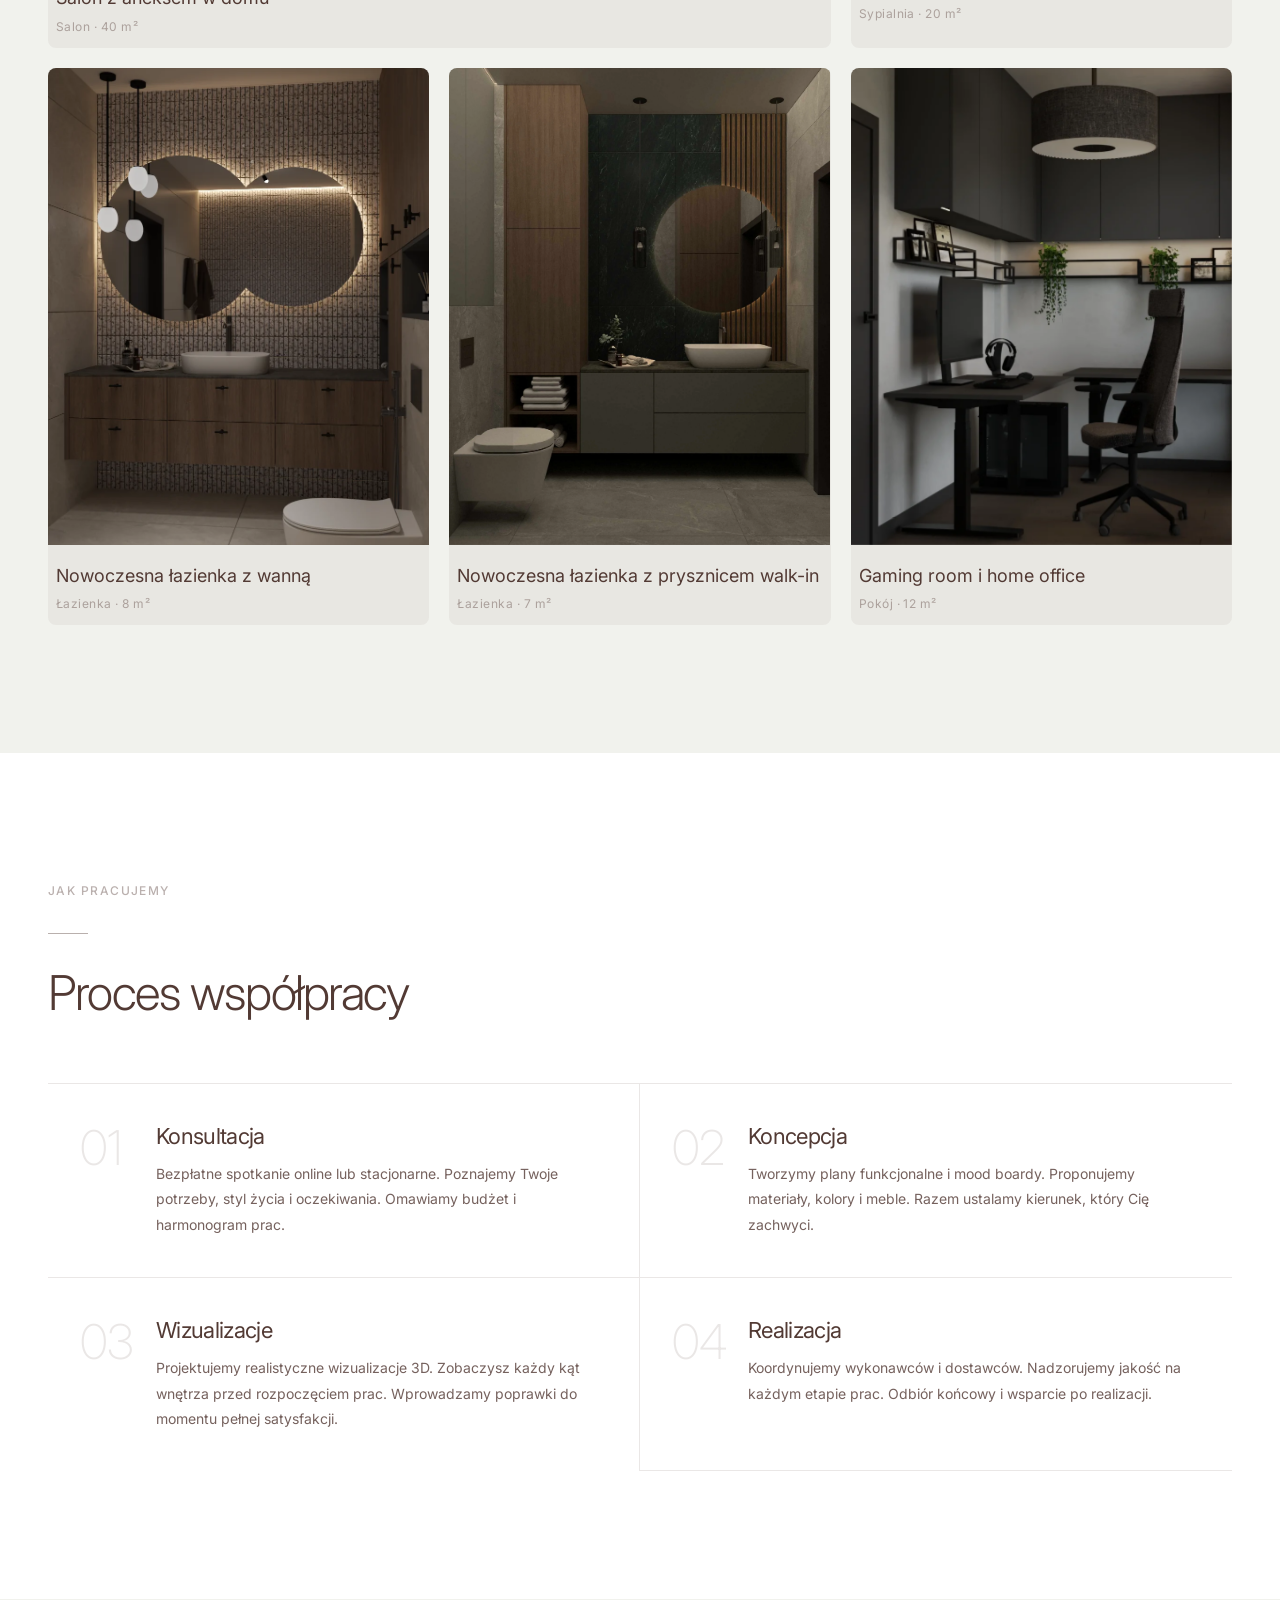
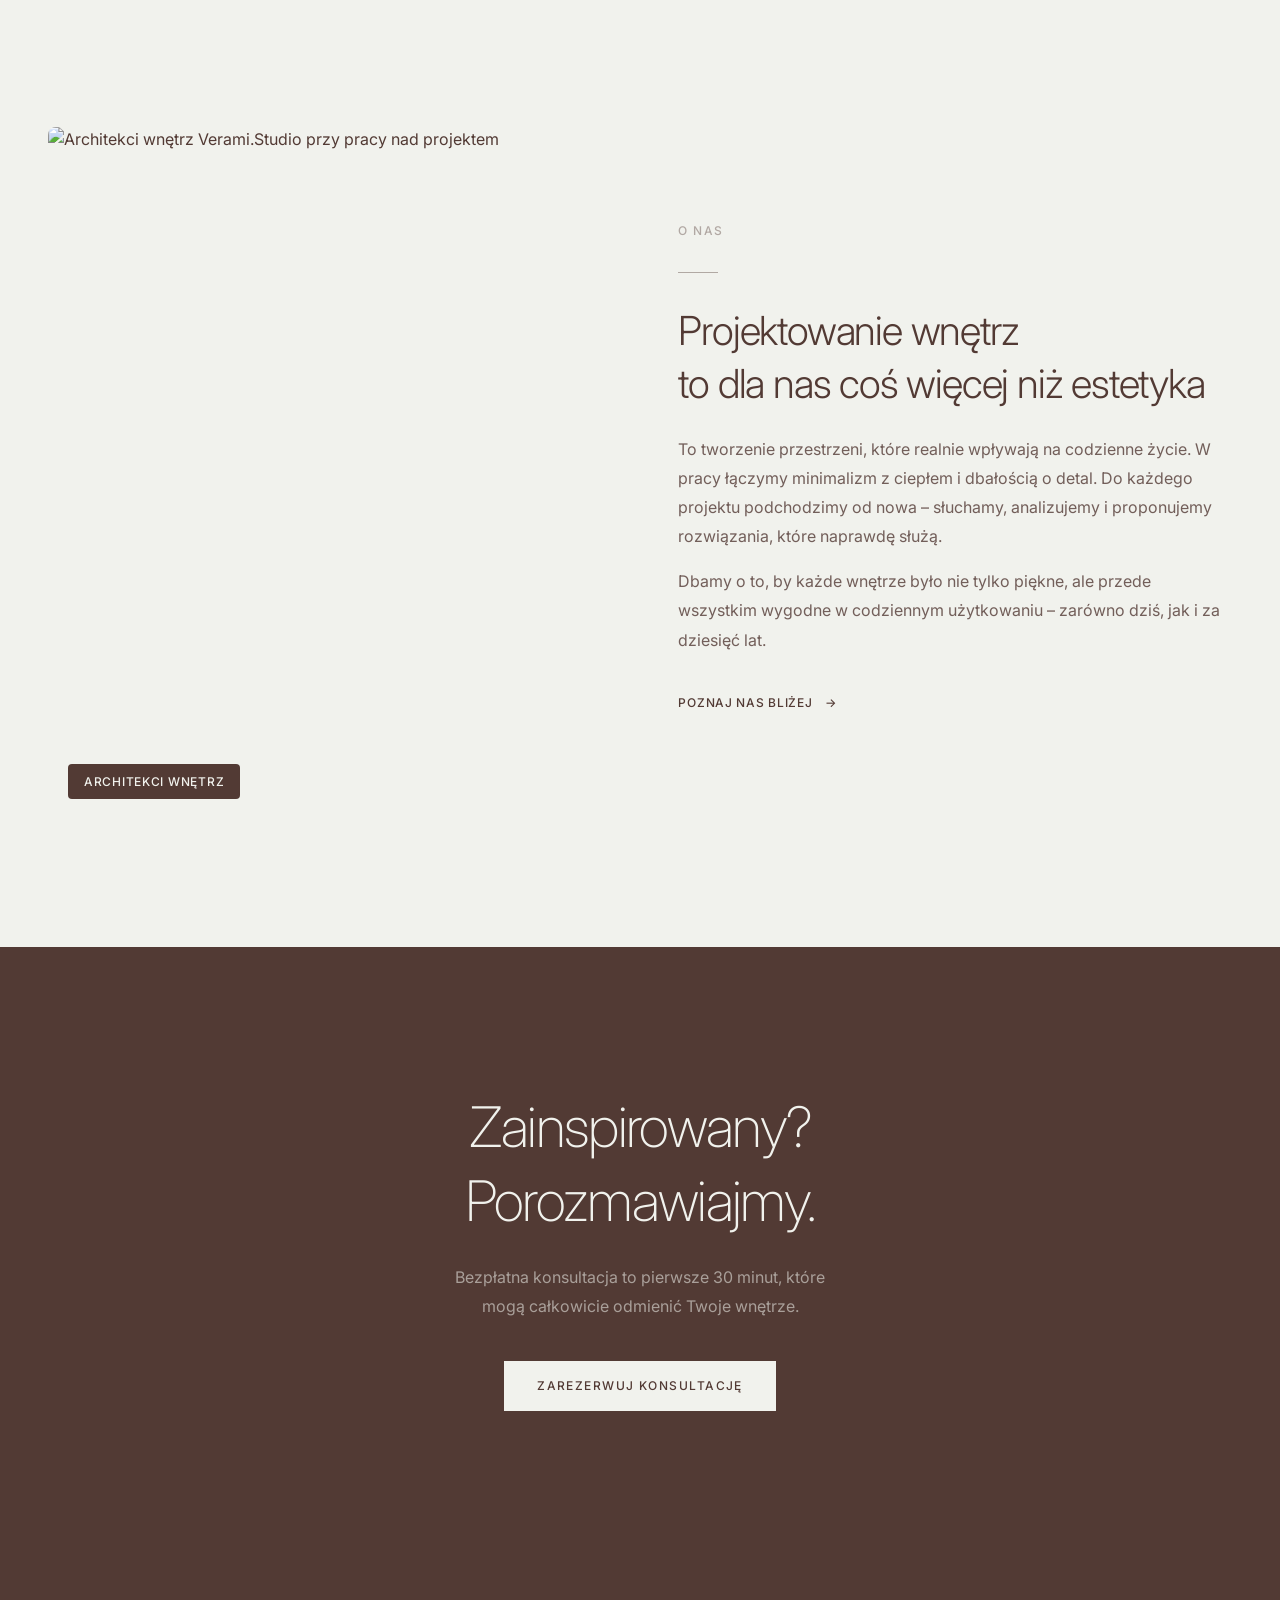
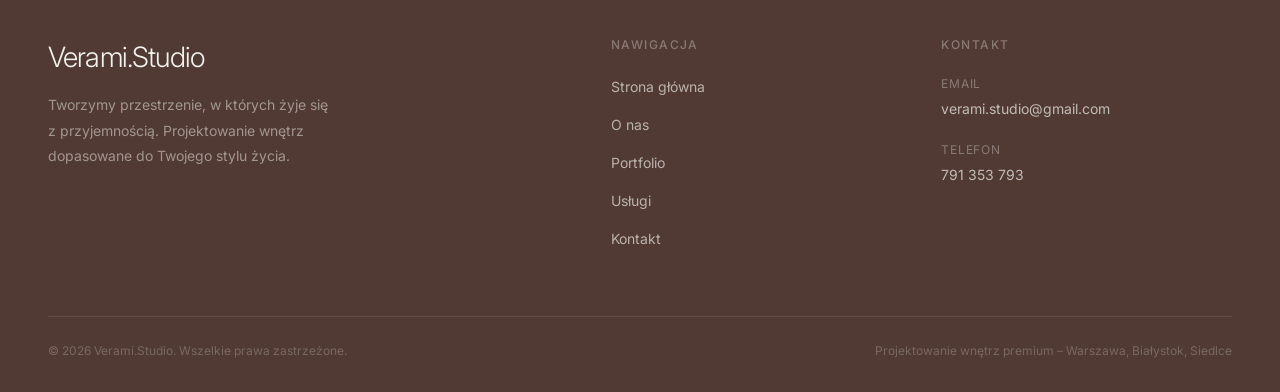
==== commit fc94fcd8: "poprawka myślników – weryfikacja i brakujące em-dashe" ====
--- a/index.html
+++ b/index.html
@@ -93,7 +93,8 @@
     "areaServed": { "@type": "Country", "name": "Polska" },
     "sameAs": [
       "https://www.instagram.com/verami.studio",
-      "https://www.pinterest.com/veramistudio"
+      "https://www.pinterest.com/veramistudio",
+      "https://www.facebook.com/share/1Arv1LJ2Z5/"
     ]
   }
   </script>
@@ -169,8 +170,8 @@
         z&nbsp;przyjemnością
       </h1>
       <p class="hero__subtitle">
-        Projektujemy wnętrza dopasowane do Twojego stylu życia —
-        funkcjonalne, ponadczasowe i dopracowane w każdym detalu.
+        Projektujemy wnętrza dopasowane do Twojego stylu życia –
+        przemyślane, ponadczasowe i dopracowane w każdym detalu.
       </p>
       <div class="hero__actions">
         <a href="kontakt.html" class="btn btn--light">
@@ -394,13 +395,13 @@
           </h2>
           <p class="reveal reveal-delay-2" style="font-size:var(--text-base);color:var(--color-dark-80);line-height:var(--leading-loose);margin-bottom:var(--space-4);">
             To tworzenie przestrzeni, które realnie wpływają na codzienne życie.
-            W pracy łączymy minimalizm z ciepłem i funkcjonalnością.
-            Każdy projekt traktujemy indywidualnie — słuchamy, analizujemy
+            W pracy łączymy minimalizm z ciepłem i dbałością o detal.
+            Do każdego projektu podchodzimy od nowa – słuchamy, analizujemy
             i proponujemy rozwiązania, które naprawdę służą.
           </p>
           <p class="reveal reveal-delay-3" style="font-size:var(--text-base);color:var(--color-dark-80);line-height:var(--leading-loose);margin-bottom:var(--space-6);">
             Dbamy o to, by każde wnętrze było nie tylko piękne, ale przede wszystkim
-            wygodne w codziennym użytkowaniu — zarówno dziś, jak i za dziesięć lat.
+            wygodne w codziennym użytkowaniu – zarówno dziś, jak i za dziesięć lat.
           </p>
           <a href="o-mnie.html" class="btn btn--ghost reveal reveal-delay-4">
             Poznaj nas bliżej
@@ -472,7 +473,7 @@
       <p class="footer__copy">
         &copy; <span id="footer-year"></span> Verami.Studio. Wszelkie prawa zastrzeżone.
       </p>
-      <p class="footer__copy">Projektowanie wnętrz premium — Warszawa, Białystok, Siedlce</p>
+      <p class="footer__copy">Projektowanie wnętrz premium – Warszawa, Białystok, Siedlce</p>
     </div>
   </div>
 </footer>
--- a/css/components.css
+++ b/css/components.css
@@ -471,6 +471,112 @@
 }
 
 /* ================================================
+   HERO SLIDER (projekt.html)
+   ================================================ */
+
+.hero-slider {
+  position: relative;
+  width: 100%;
+  overflow: hidden;
+  background: var(--color-dark);
+}
+
+.hero-slider__track {
+  display: flex;
+  will-change: transform;
+}
+
+.hero-slider__slide {
+  flex: 0 0 100%;
+  width: 100%;
+}
+
+.hero-slider__slide img {
+  width: 100%;
+  height: clamp(280px, 55vh, 660px);
+  object-fit: cover;
+  display: block;
+}
+
+/* Strzalki */
+.hero-slider__btn {
+  position: absolute;
+  top: 50%;
+  transform: translateY(-50%);
+  z-index: 10;
+  background: transparent;
+  border: none;
+  color: var(--color-light);
+  font-size: 2.5rem;
+  font-weight: 200;
+  width: 48px;
+  height: 48px;
+  display: flex;
+  align-items: center;
+  justify-content: center;
+  cursor: pointer;
+  line-height: 1;
+  transition: opacity var(--dur-fast);
+  -webkit-user-select: none;
+  user-select: none;
+  text-shadow: 0 1px 6px rgba(0, 0, 0, 0.5);
+}
+
+.hero-slider__btn:hover {
+  opacity: 0.7;
+}
+
+.hero-slider__btn--prev { left: var(--space-4); }
+.hero-slider__btn--next { right: var(--space-4); }
+
+/* Kropki */
+.hero-slider__dots {
+  position: absolute;
+  bottom: var(--space-5);
+  left: 50%;
+  transform: translateX(-50%);
+  display: flex;
+  gap: var(--space-2);
+  z-index: 10;
+}
+
+.hero-slider__dot {
+  width: 6px;
+  height: 6px;
+  border-radius: 50%;
+  background: rgba(241, 242, 237, 0.4);
+  border: none;
+  cursor: pointer;
+  padding: 0;
+  transition: background var(--dur-mid), transform var(--dur-mid);
+}
+
+.hero-slider__dot.is-active {
+  background: var(--color-light);
+  transform: scale(1.35);
+}
+
+/* Kontrolki — domyslnie ukryte, pokazuja sie przy interakcji */
+.hero-slider__btn,
+.hero-slider__dots {
+  opacity: 0;
+  transition: opacity 0.4s ease;
+  pointer-events: none;
+}
+
+.hero-slider.controls-visible .hero-slider__btn,
+.hero-slider.controls-visible .hero-slider__dots {
+  opacity: 1;
+  pointer-events: auto;
+}
+
+/* Ukryj strzalki gdy tylko 1 zdjecie */
+.hero-slider--single .hero-slider__btn,
+.hero-slider--single .hero-slider__dots {
+  display: none;
+}
+
+/* ================================================
    SKELETON LOADER (portfolio.html)
    ================================================ */
 
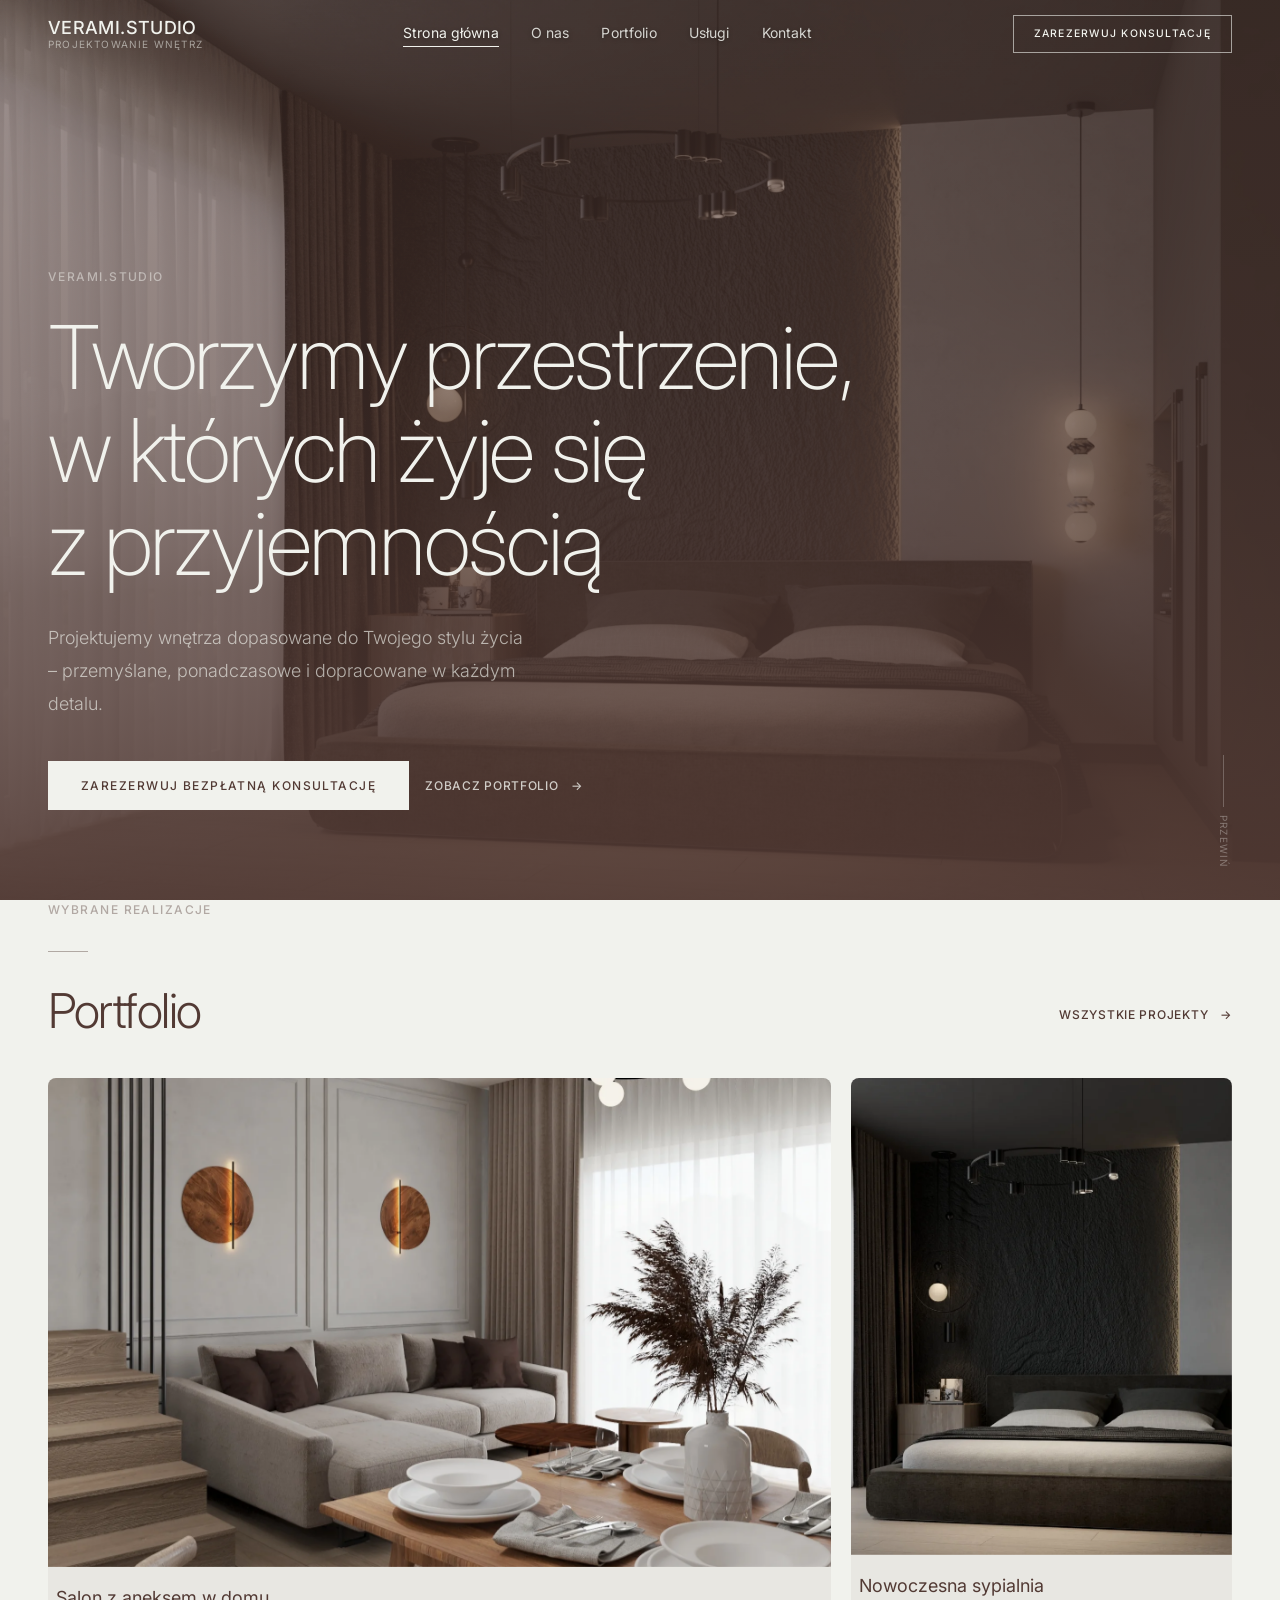
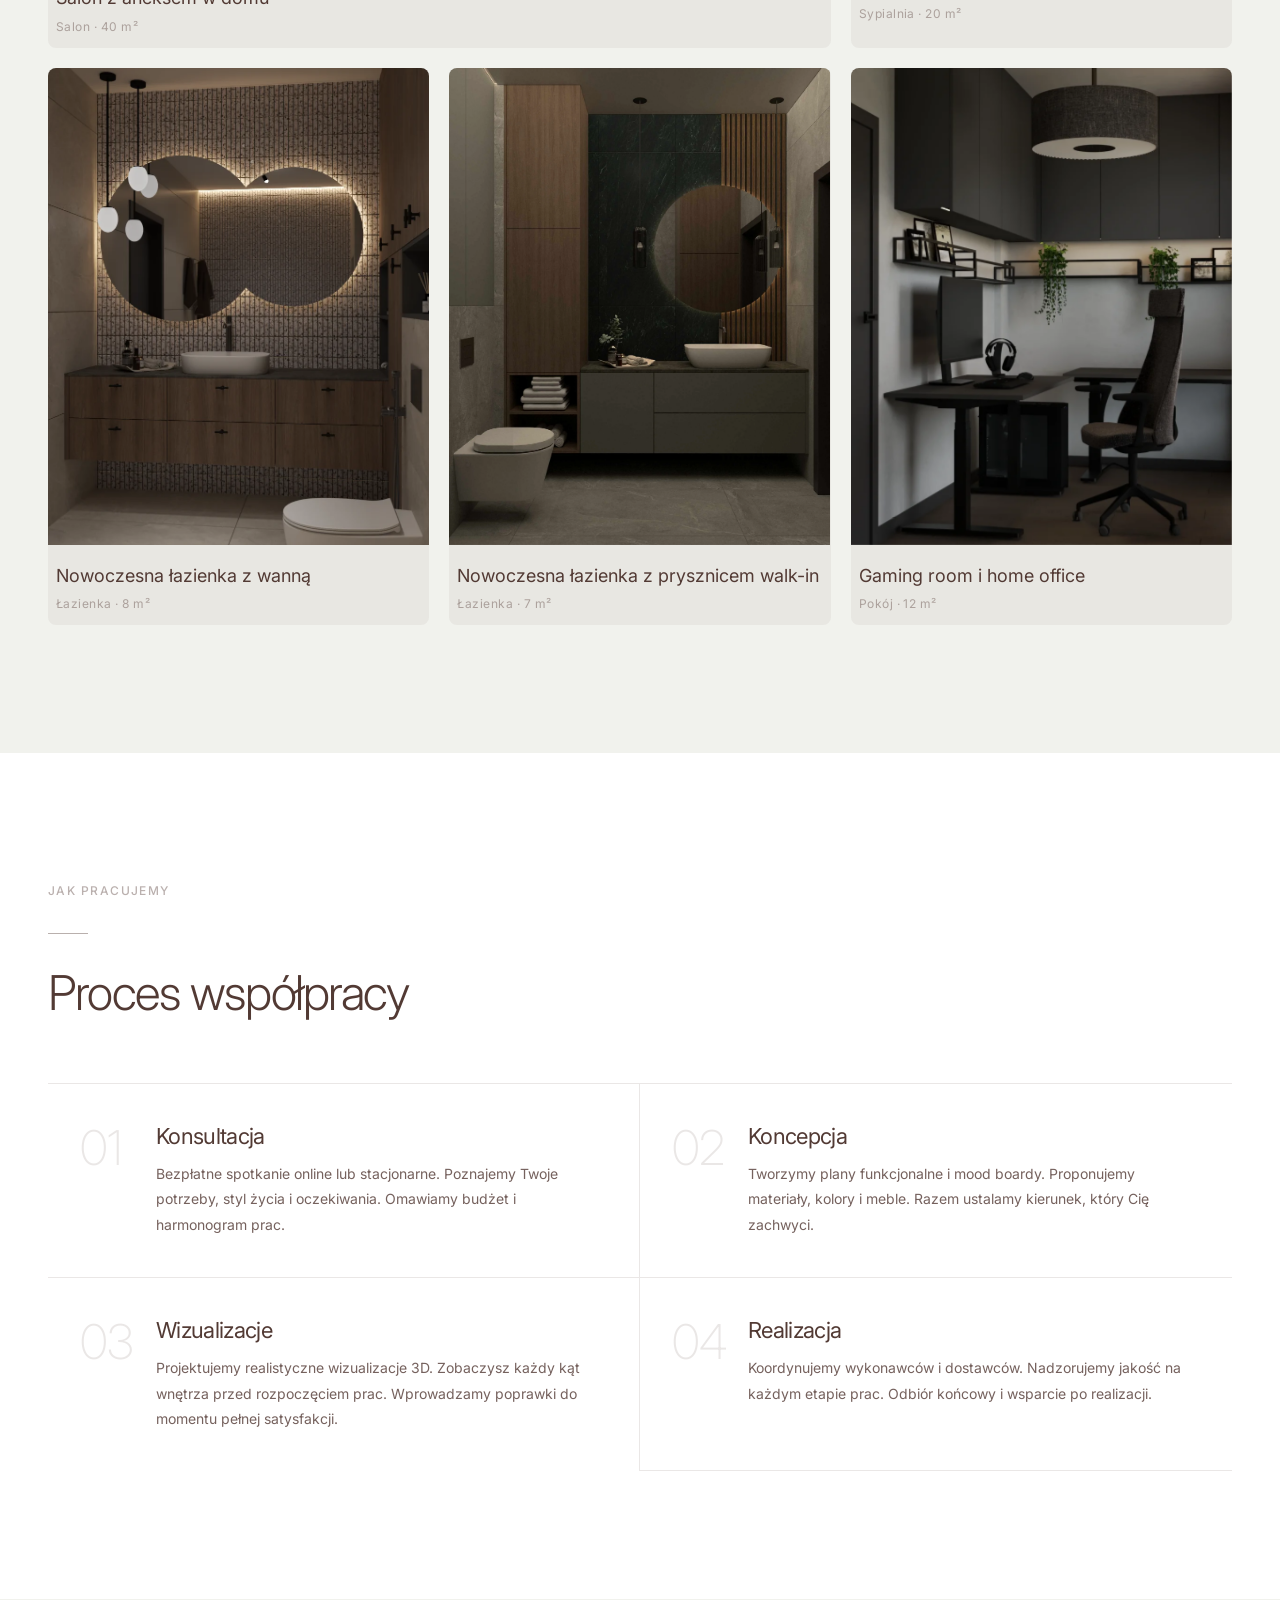
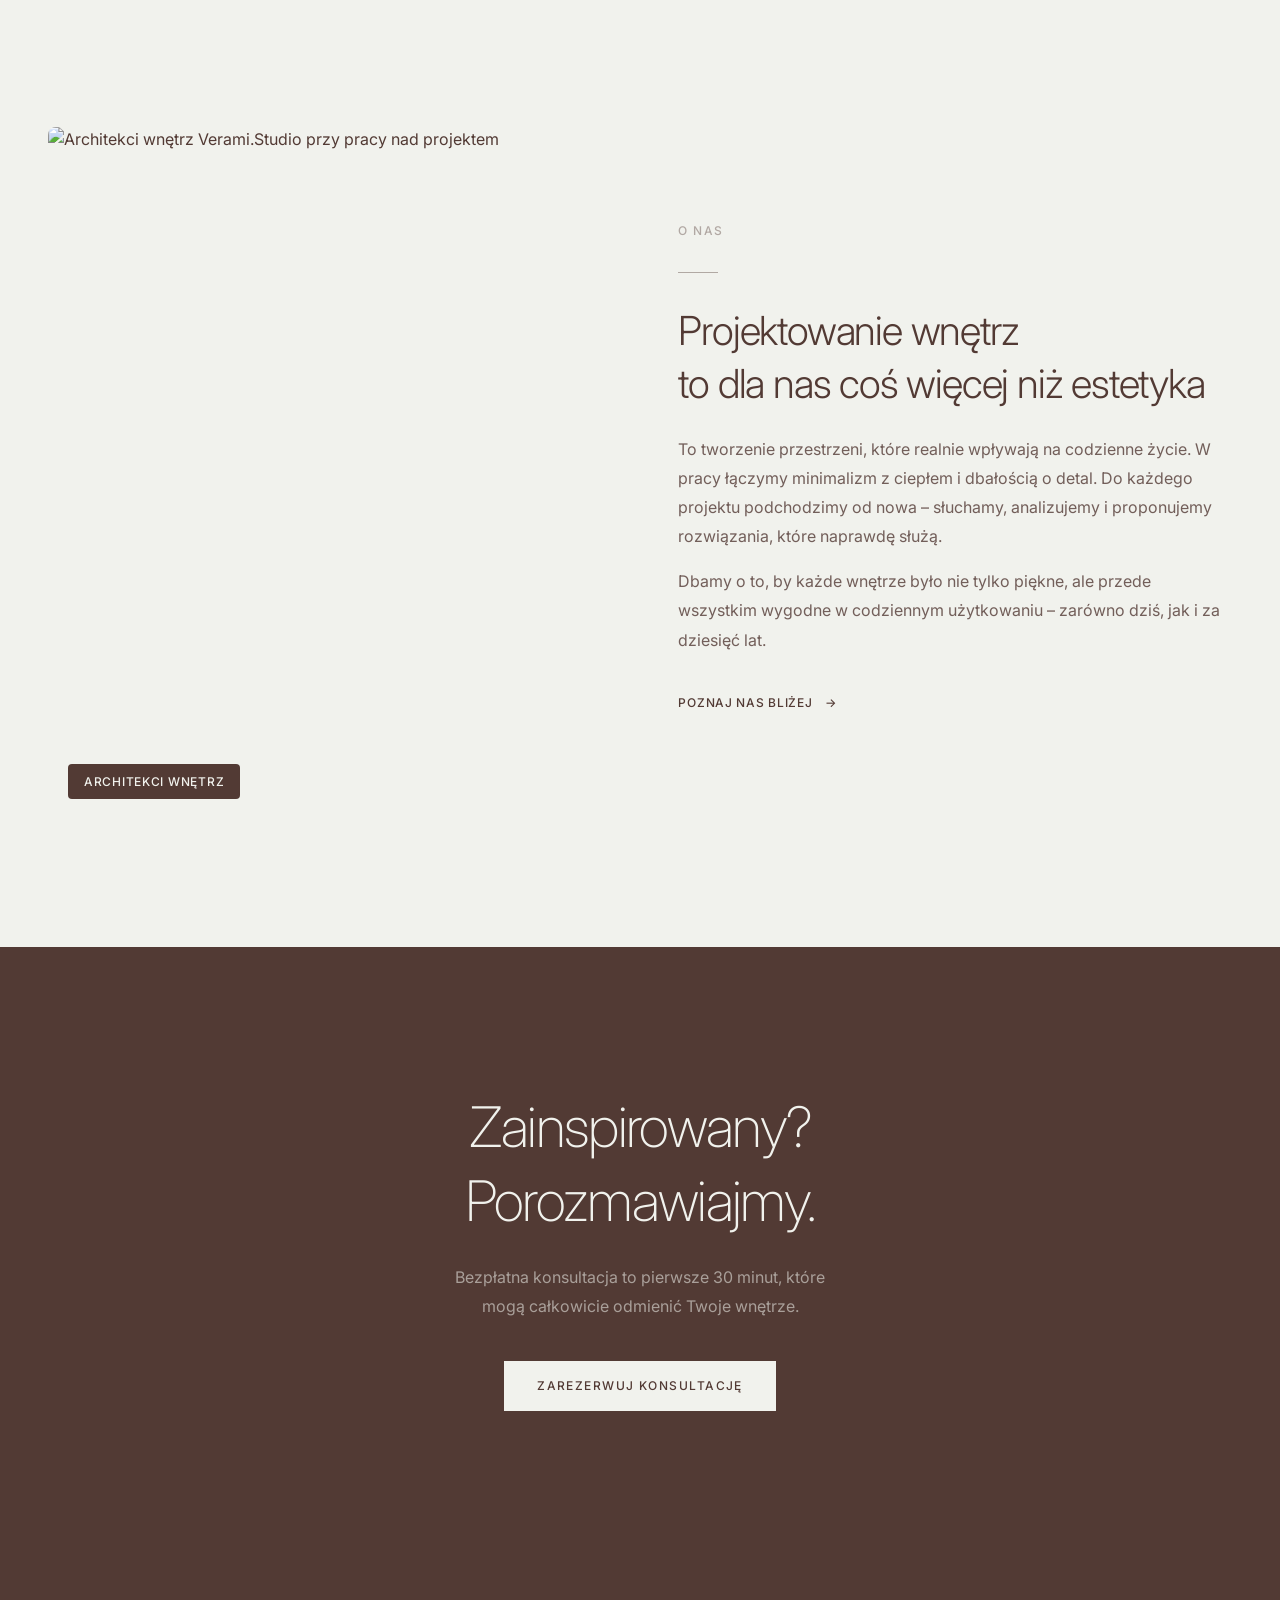
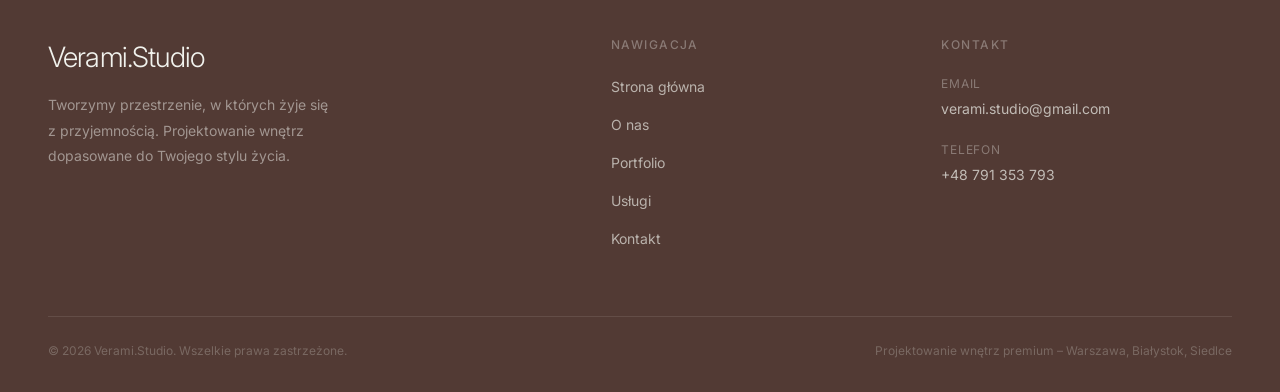
==== commit 0e21bac4: "Dodaj prefix +48 do numeru telefonu" ====
--- a/index.html
+++ b/index.html
@@ -464,7 +464,7 @@
         <div class="footer__contact-item">
           <span class="footer__contact-label">Telefon</span>
           <a href="tel:+48791353793" class="footer__contact-value">
-            791&nbsp;353&nbsp;793
+            +48 791&nbsp;353&nbsp;793
           </a>
         </div>
       </address>
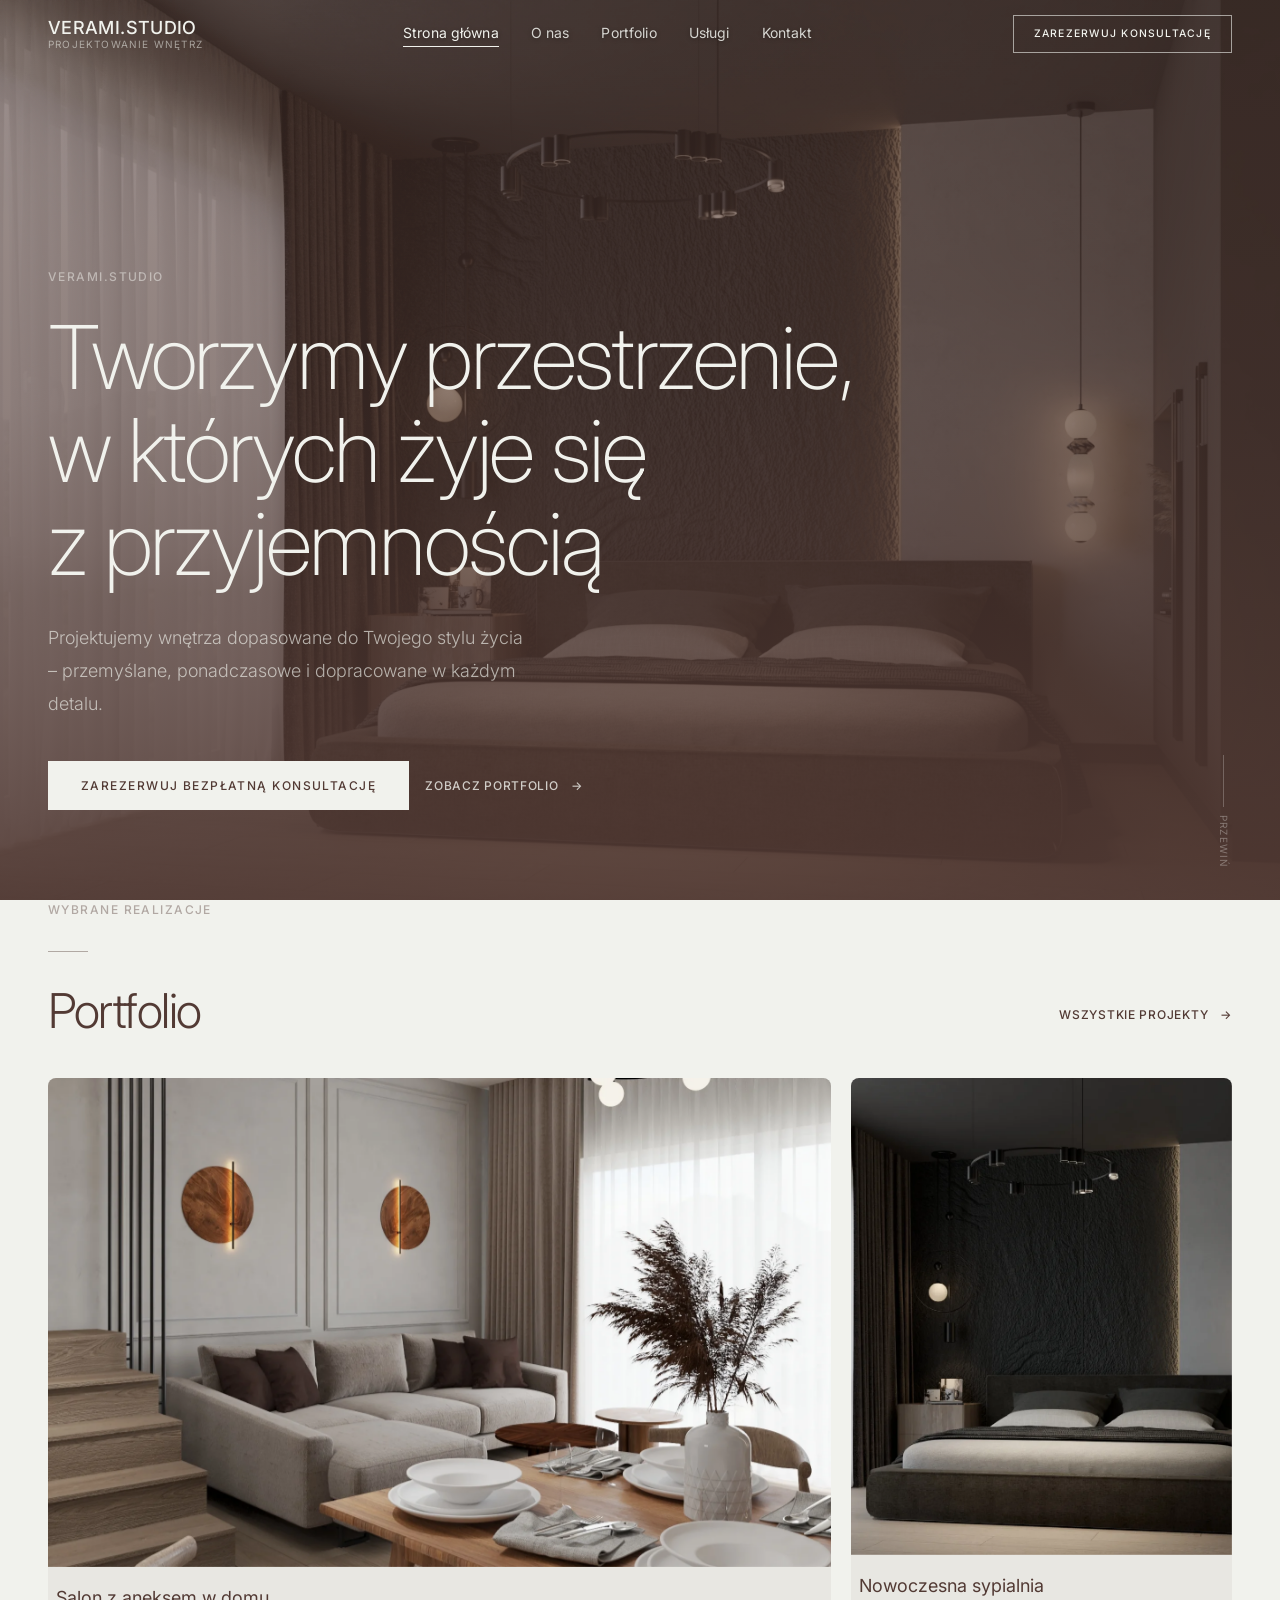
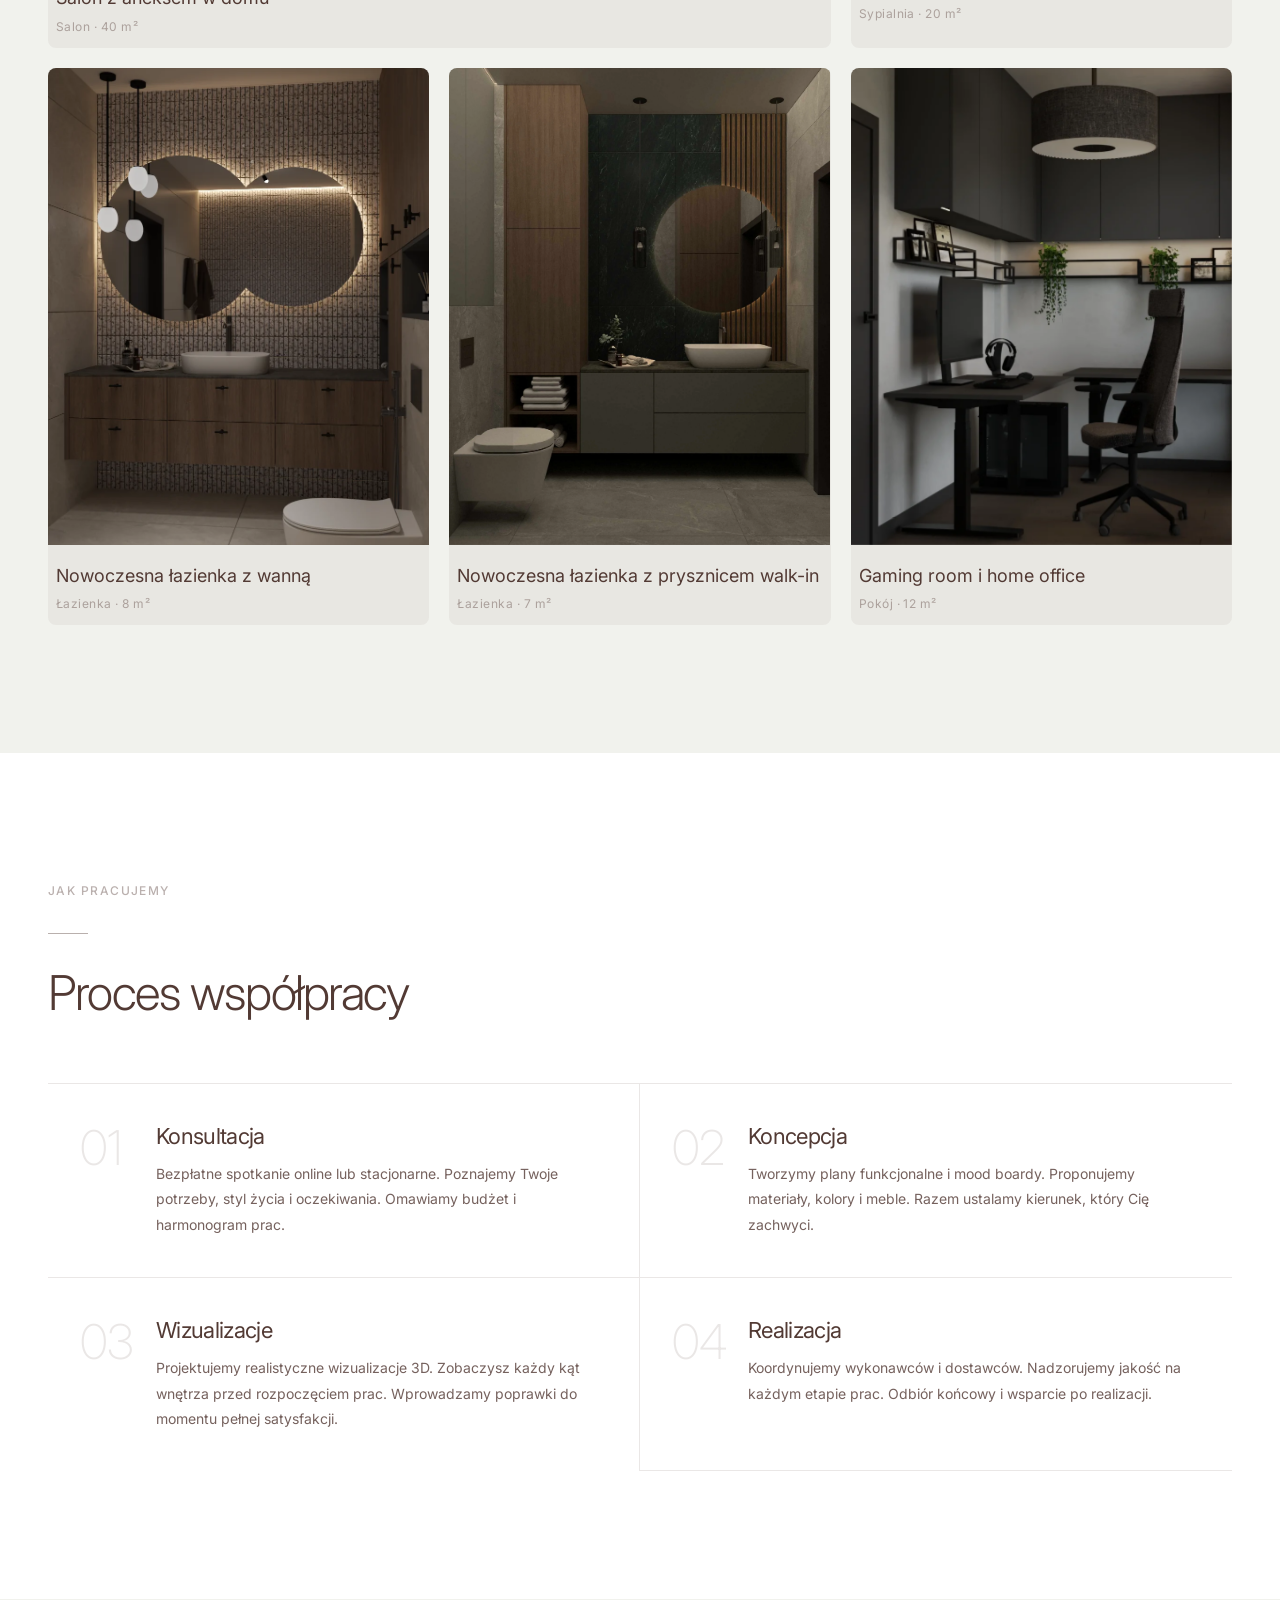
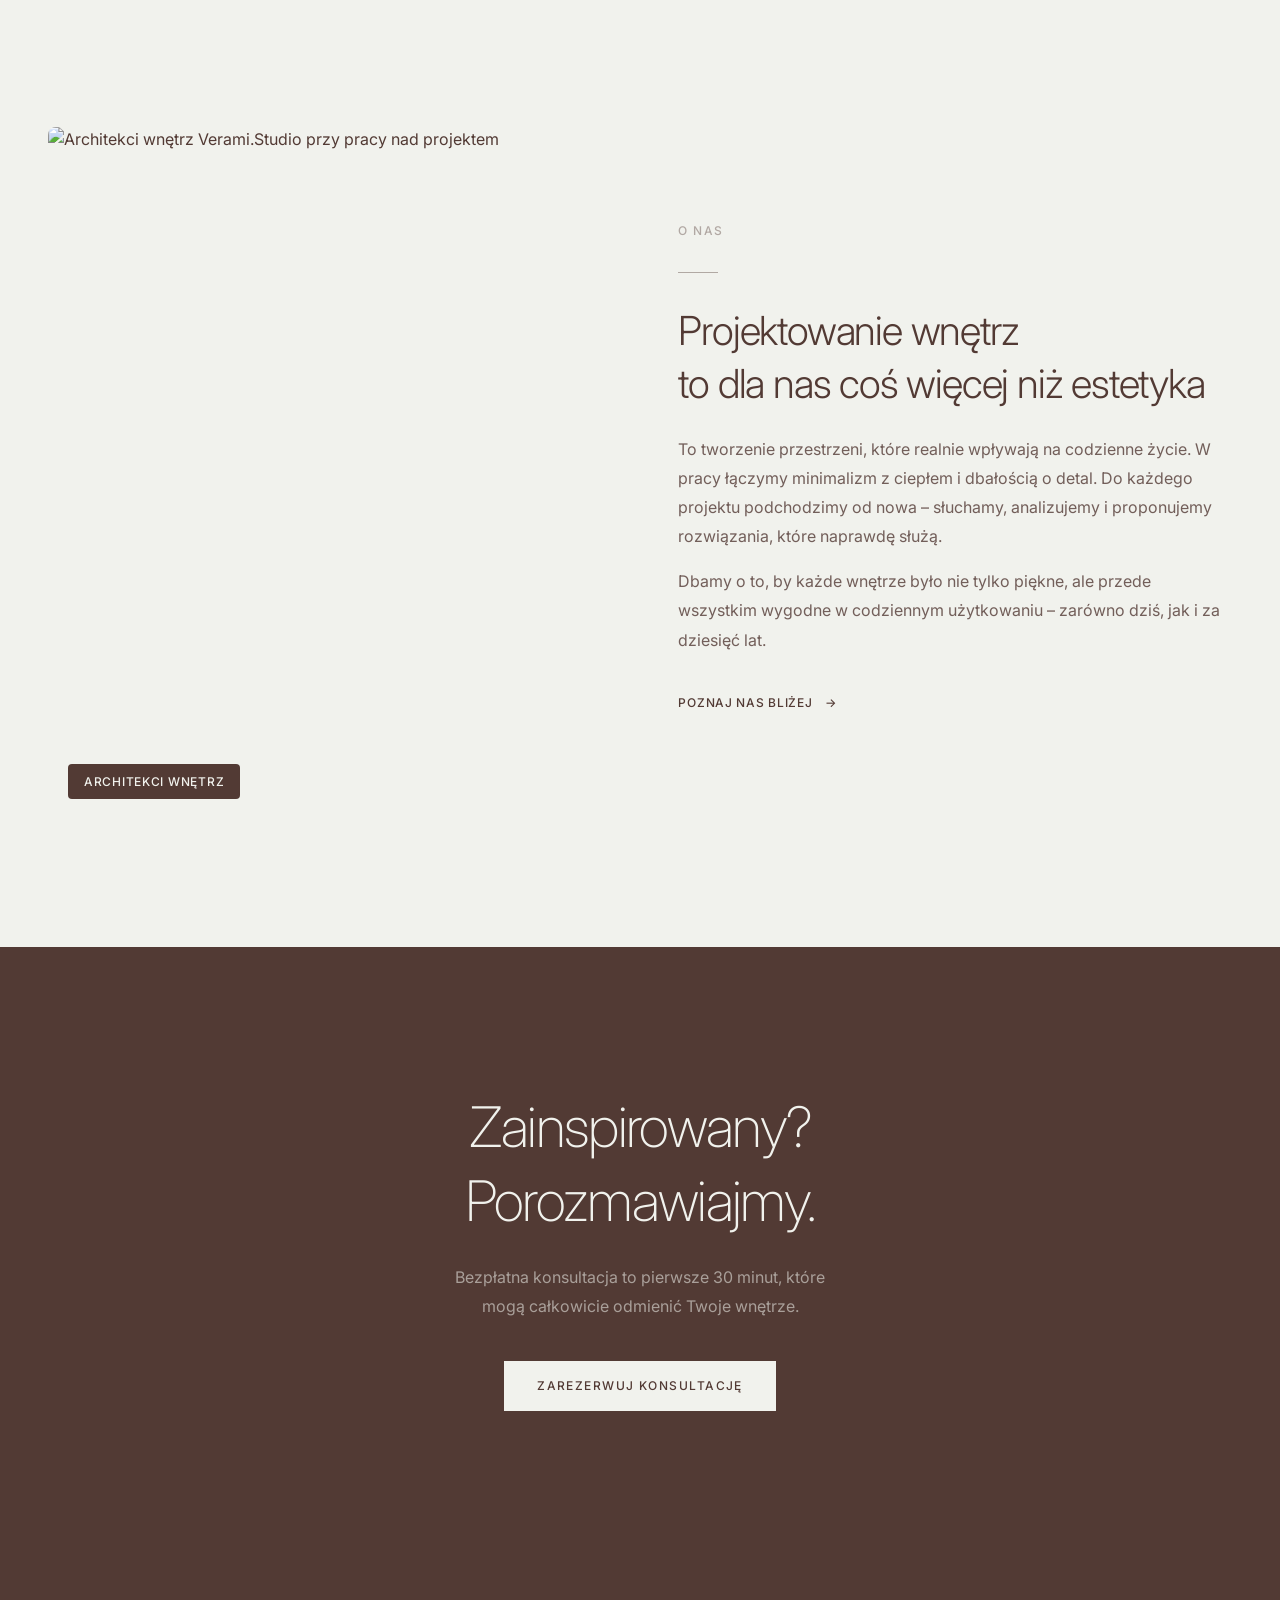
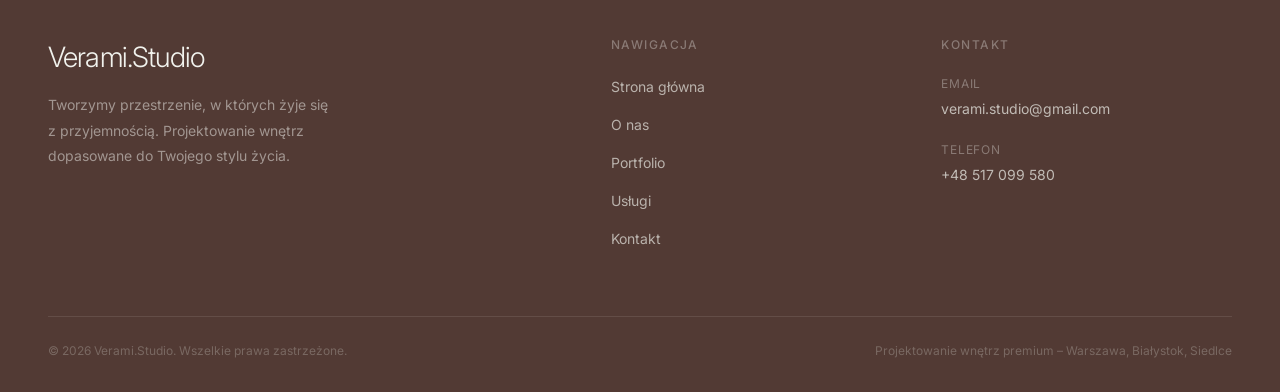
==== commit 1c28b131: "Aktualizacja numeru telefonu na +48 517 099 580" ====
--- a/index.html
+++ b/index.html
@@ -68,7 +68,7 @@
     "name": "Verami.Studio",
     "description": "Projektowanie wnętrz premium — łazienki, salony, sypialnie, domy jednorodzinne. Warszawa i cała Polska.",
     "url": "https://veramistudio.pl",
-    "telephone": "+48791353793",
+    "telephone": "+48517099580",
     "email": "verami.studio@gmail.com",
     "image": "https://veramistudio.pl/assets/og-image.jpg",
     "logo": "https://veramistudio.pl/assets/logo.svg",
@@ -463,8 +463,8 @@
         </div>
         <div class="footer__contact-item">
           <span class="footer__contact-label">Telefon</span>
-          <a href="tel:+48791353793" class="footer__contact-value">
-            +48 791&nbsp;353&nbsp;793
+          <a href="tel:+48517099580" class="footer__contact-value">
+            +48 517&nbsp;099&nbsp;580
           </a>
         </div>
       </address>
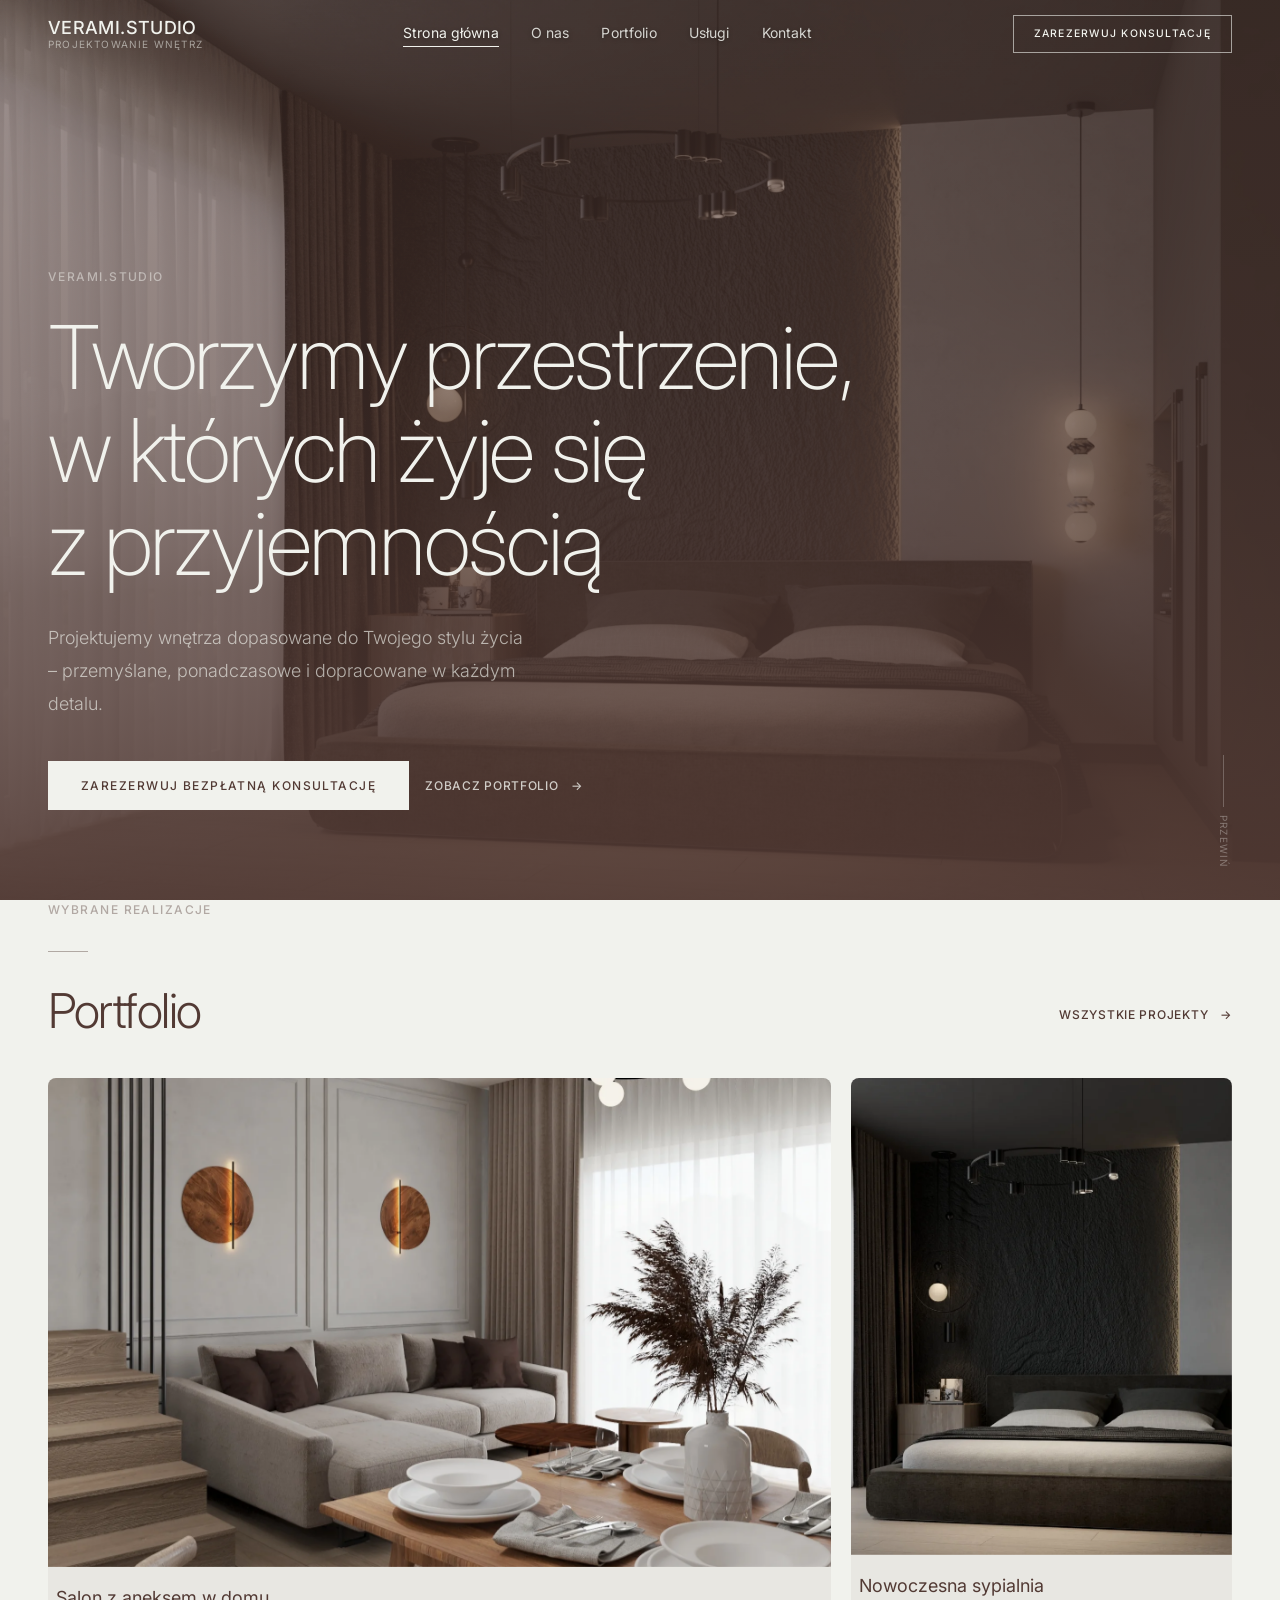
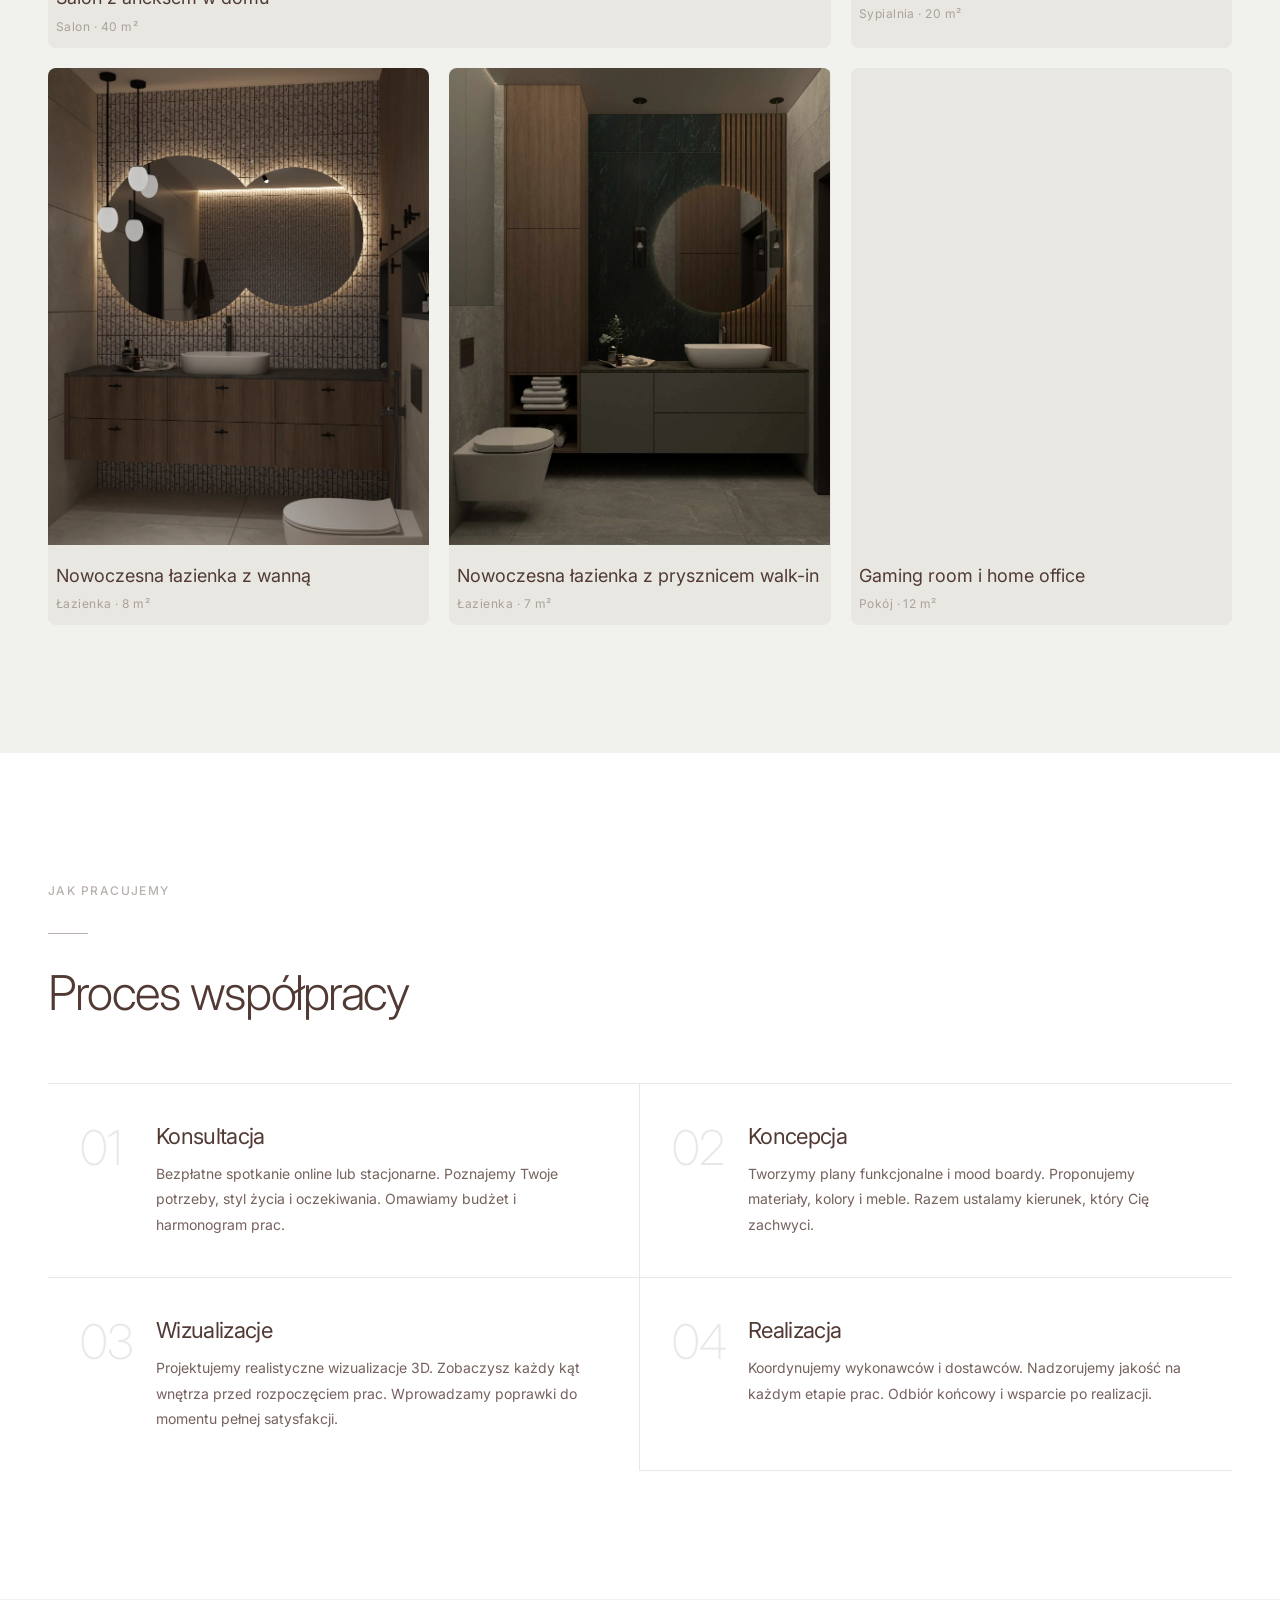
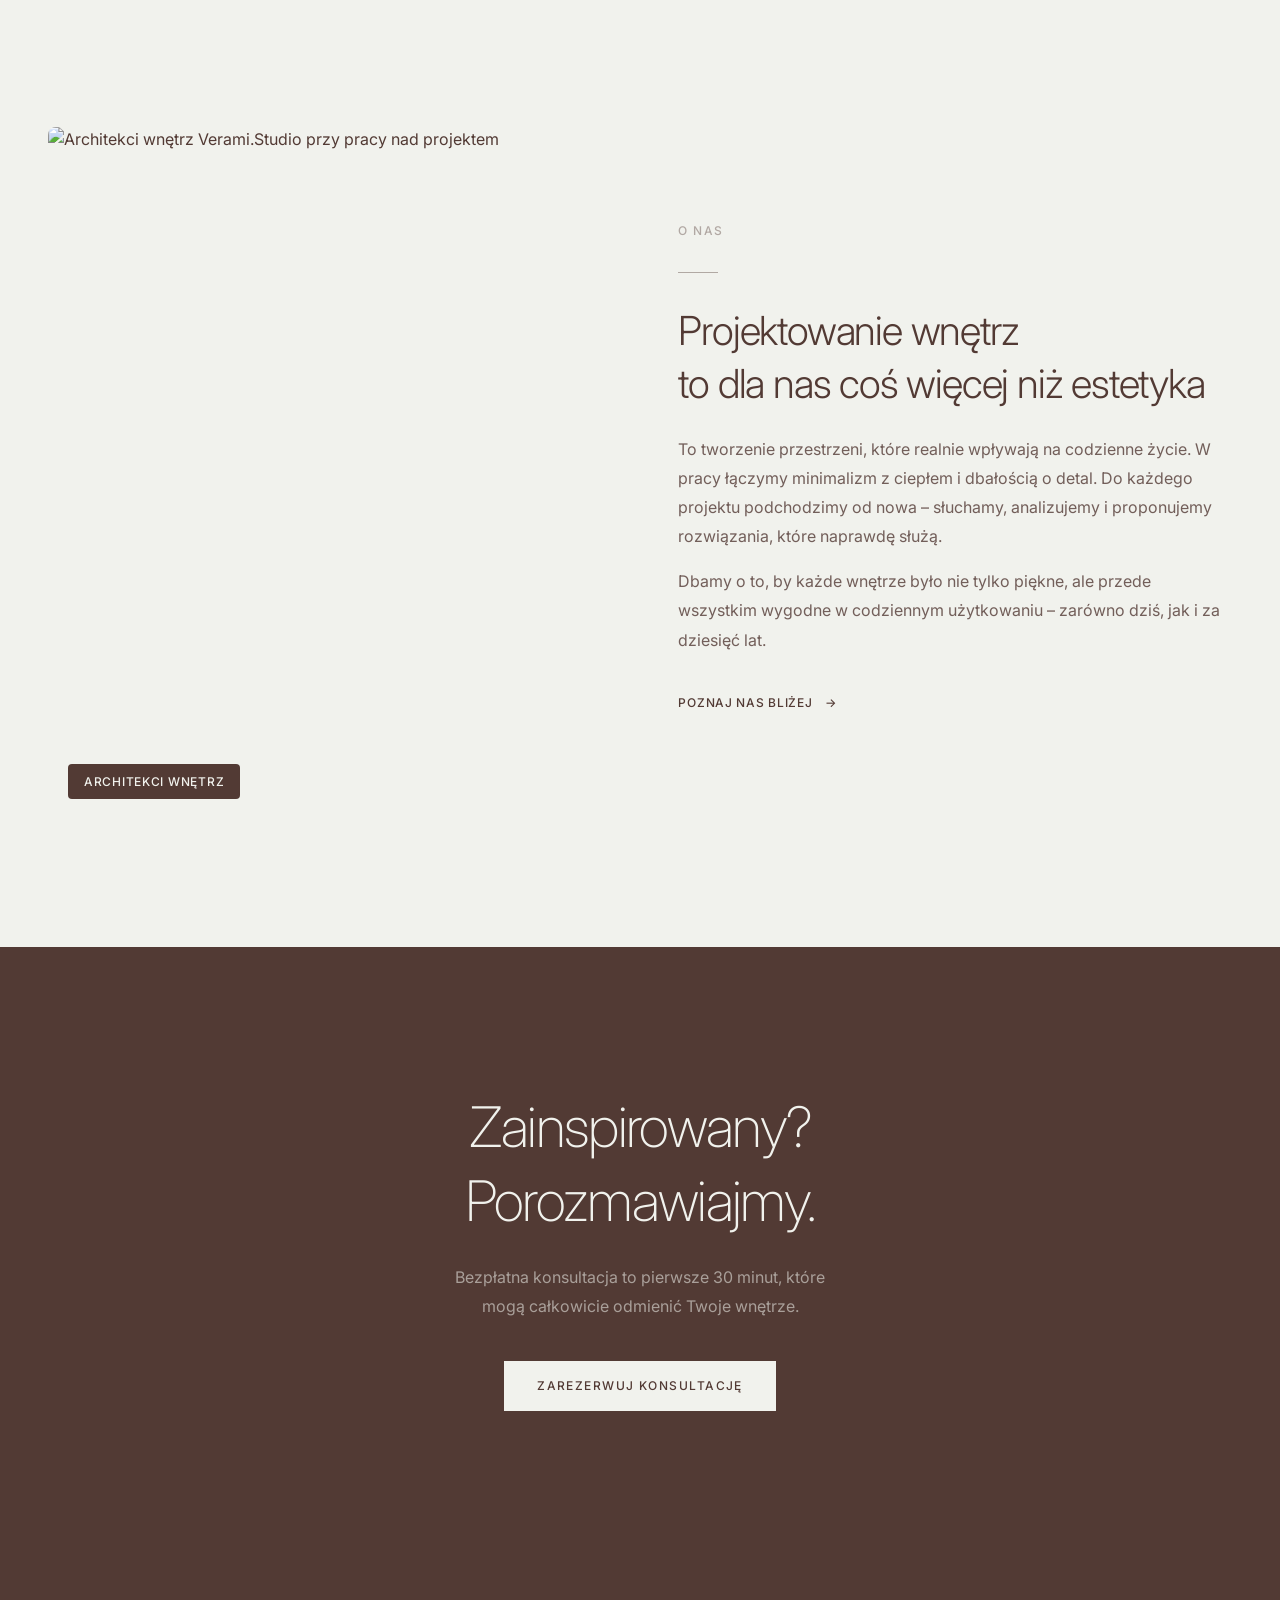
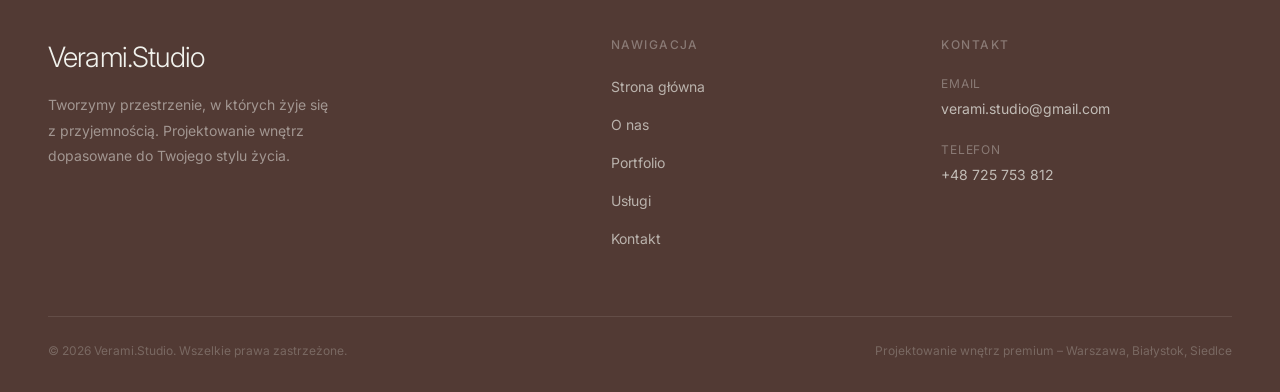
==== commit 344fffae: "Poprawka numeru telefonu na +48 725 753 812" ====
--- a/index.html
+++ b/index.html
@@ -68,7 +68,7 @@
     "name": "Verami.Studio",
     "description": "Projektowanie wnętrz premium — łazienki, salony, sypialnie, domy jednorodzinne. Warszawa i cała Polska.",
     "url": "https://veramistudio.pl",
-    "telephone": "+48517099580",
+    "telephone": "+48725753812",
     "email": "verami.studio@gmail.com",
     "image": "https://veramistudio.pl/assets/og-image.jpg",
     "logo": "https://veramistudio.pl/assets/logo.svg",
@@ -463,8 +463,8 @@
         </div>
         <div class="footer__contact-item">
           <span class="footer__contact-label">Telefon</span>
-          <a href="tel:+48517099580" class="footer__contact-value">
-            +48 517&nbsp;099&nbsp;580
+          <a href="tel:+48725753812" class="footer__contact-value">
+            +48 725&nbsp;753&nbsp;812
           </a>
         </div>
       </address>
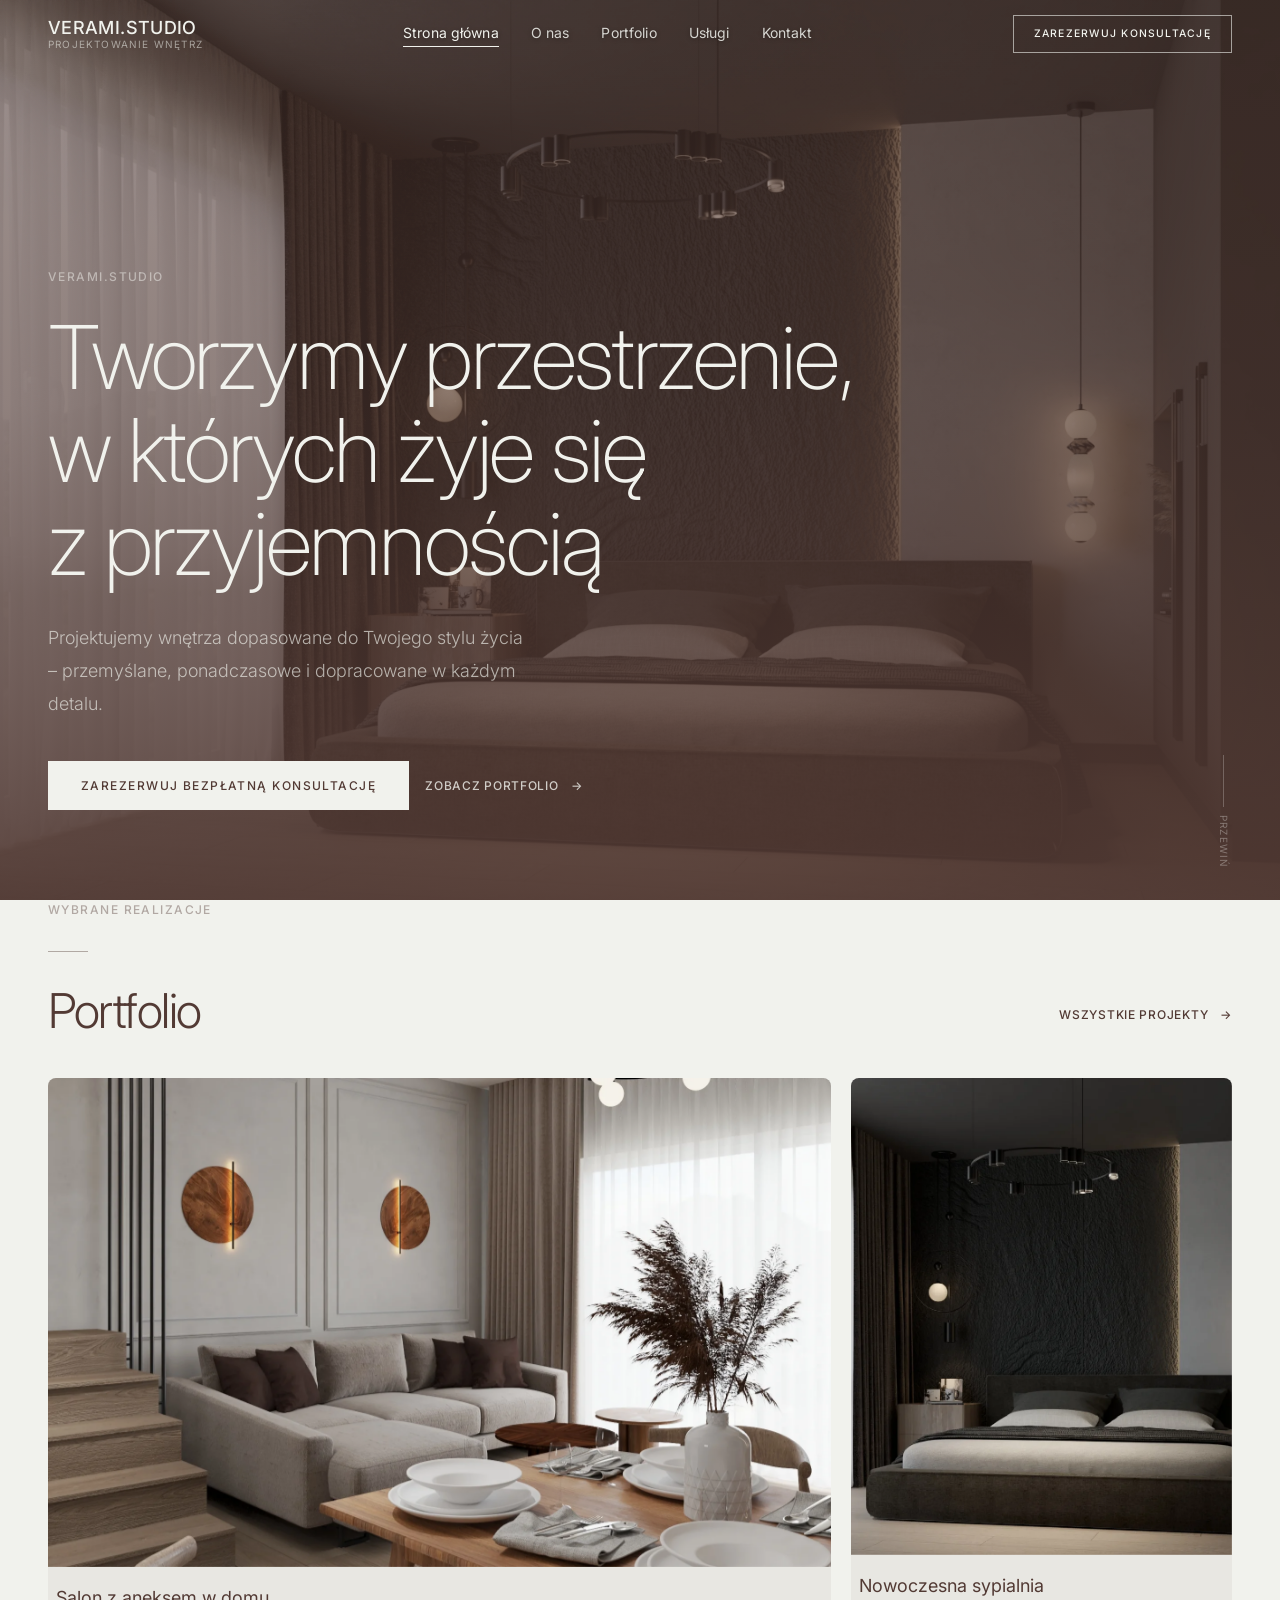
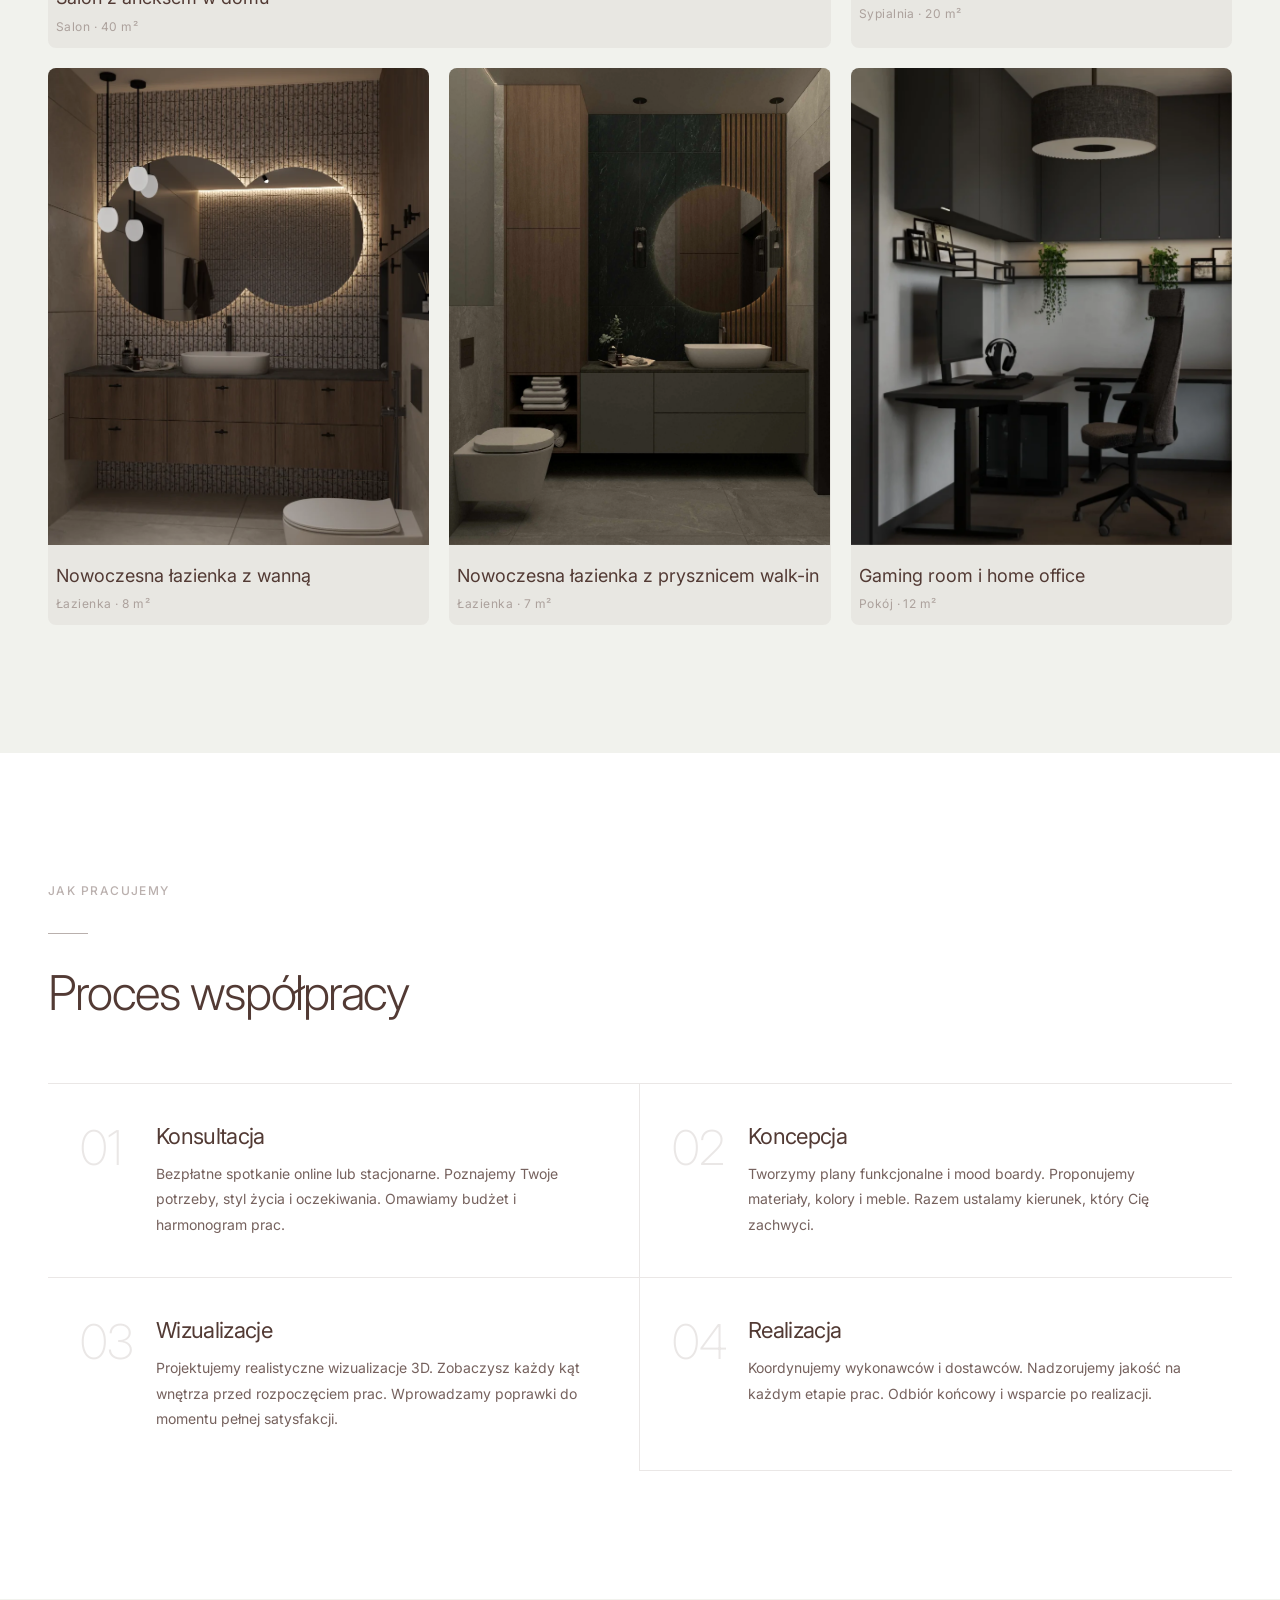
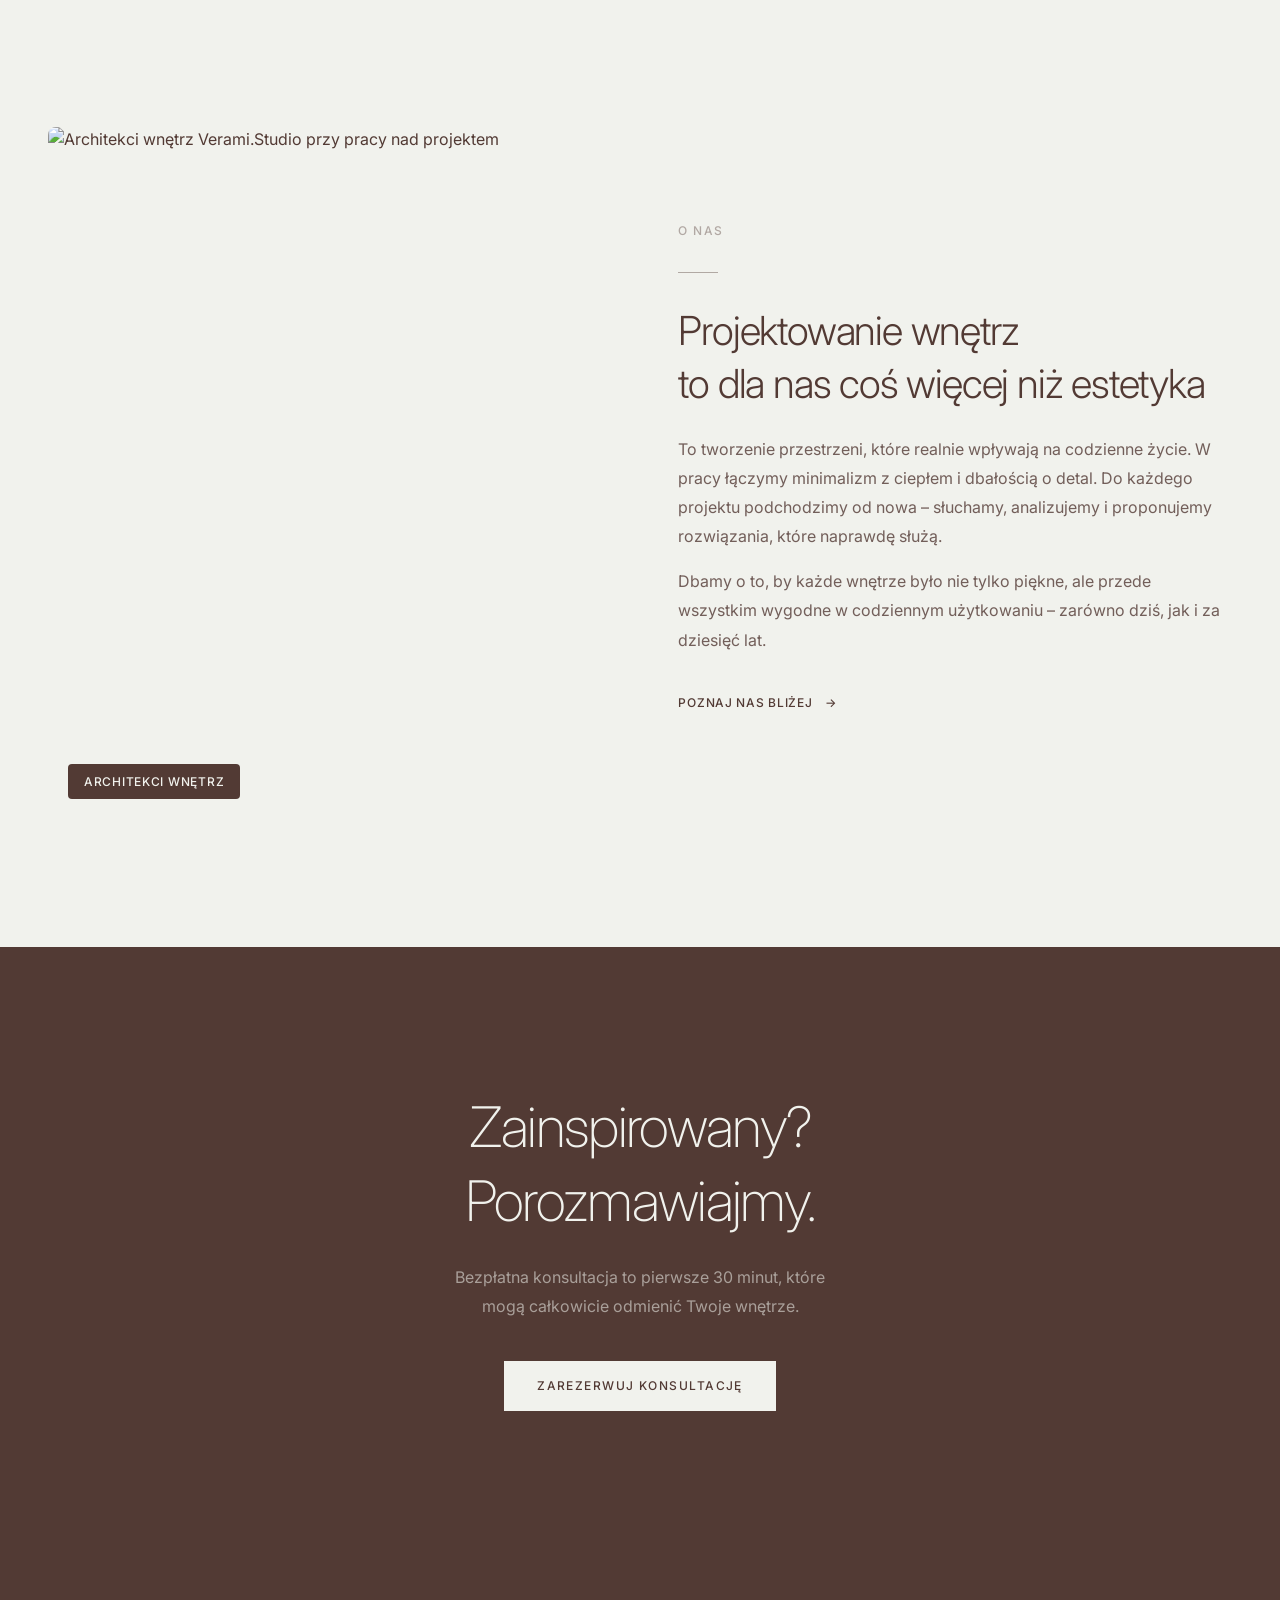
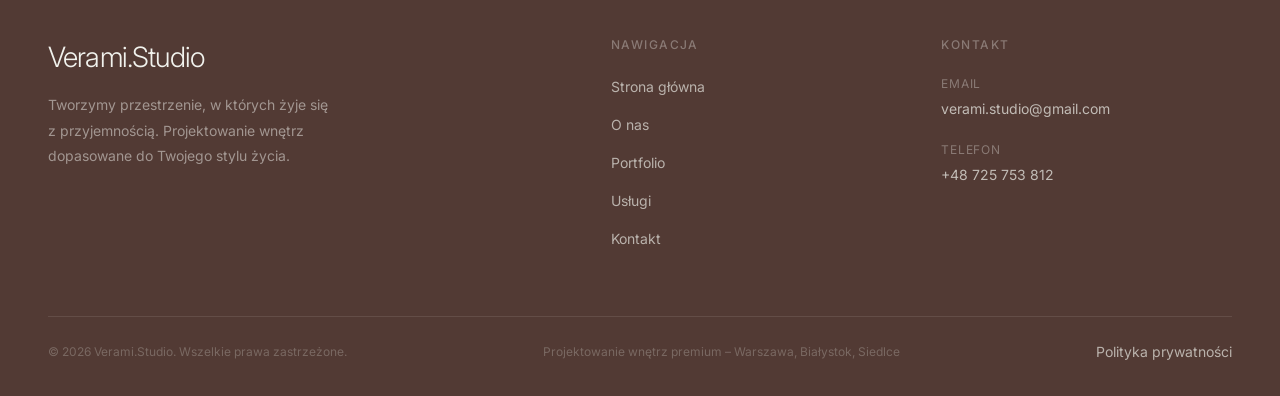
==== commit 5e8ad1c1: "Dodano polityke prywatnosci i linki w stopce" ====
--- a/index.html
+++ b/index.html
@@ -474,6 +474,7 @@
         &copy; <span id="footer-year"></span> Verami.Studio. Wszelkie prawa zastrzeżone.
       </p>
       <p class="footer__copy">Projektowanie wnętrz premium – Warszawa, Białystok, Siedlce</p>
+      <p class="footer__copy"><a href="polityka-prywatnosci.html" class="footer__link">Polityka prywatności</a></p>
     </div>
   </div>
 </footer>
